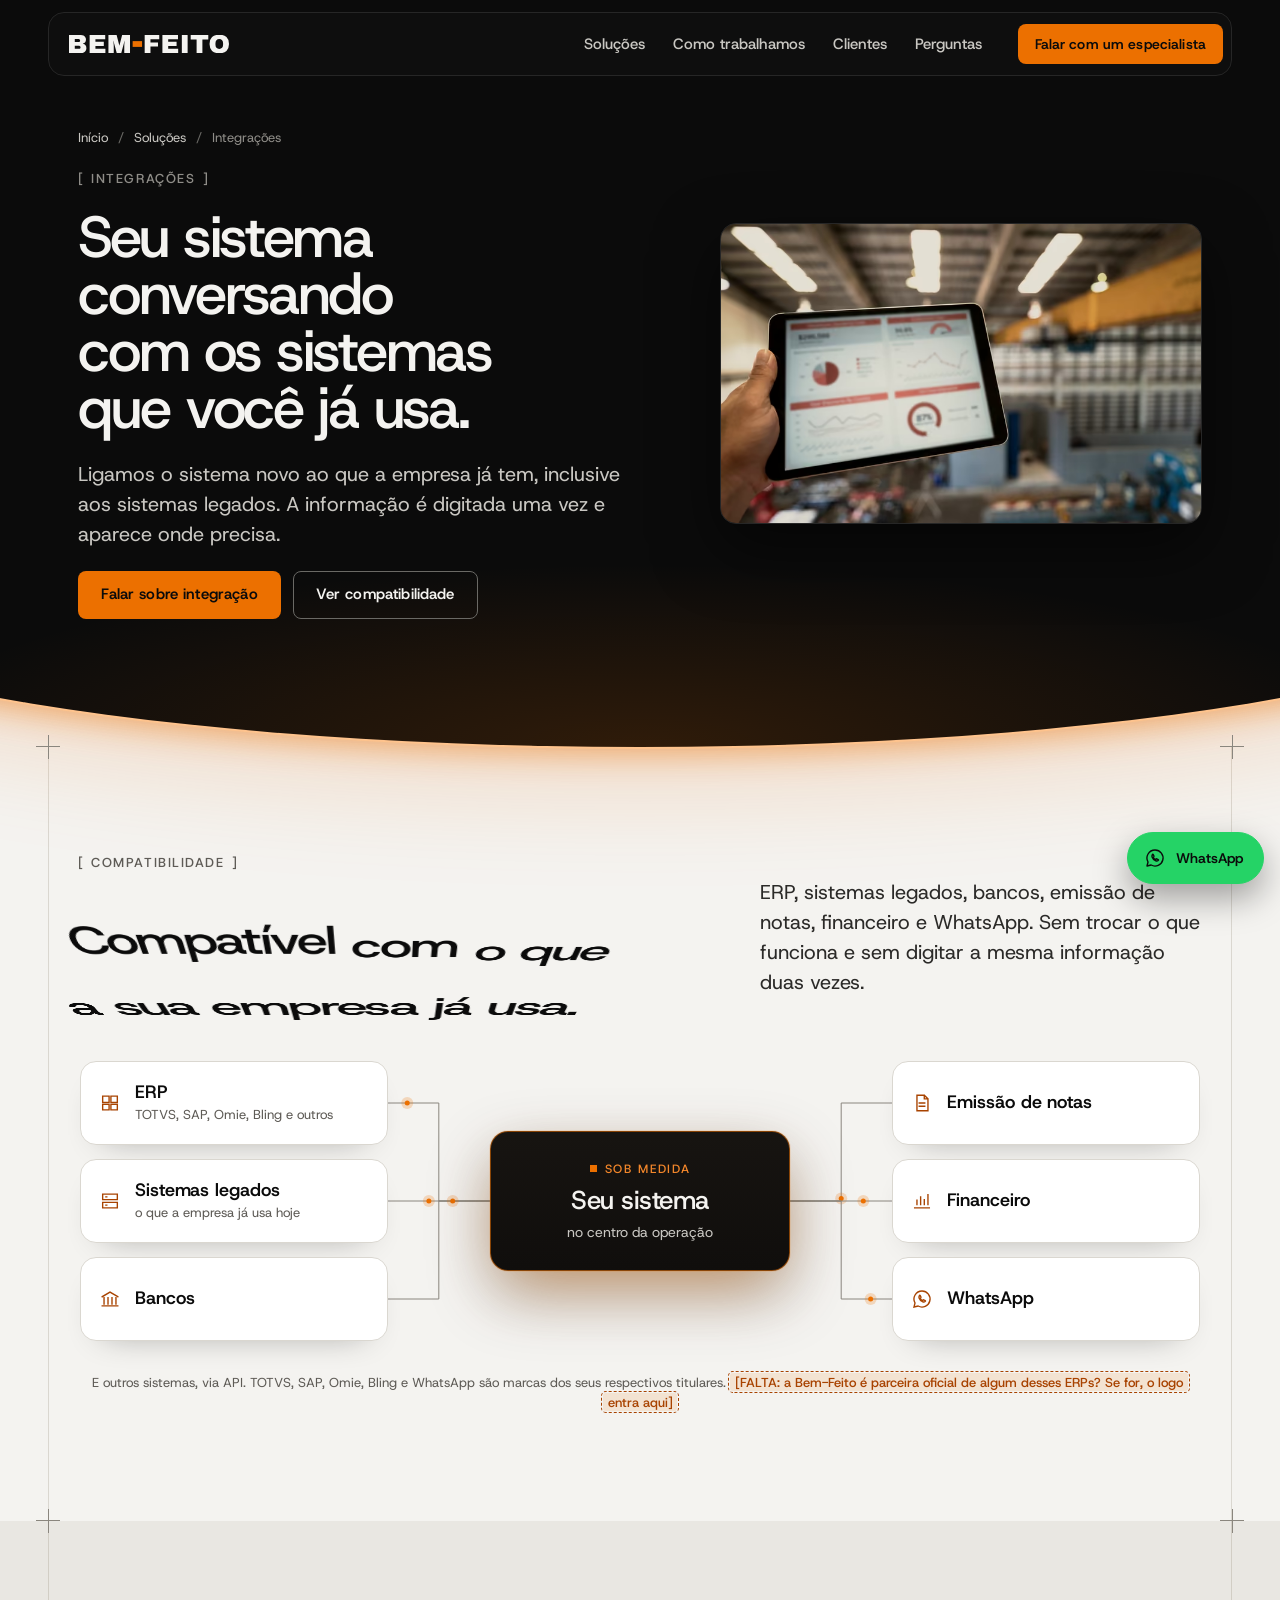
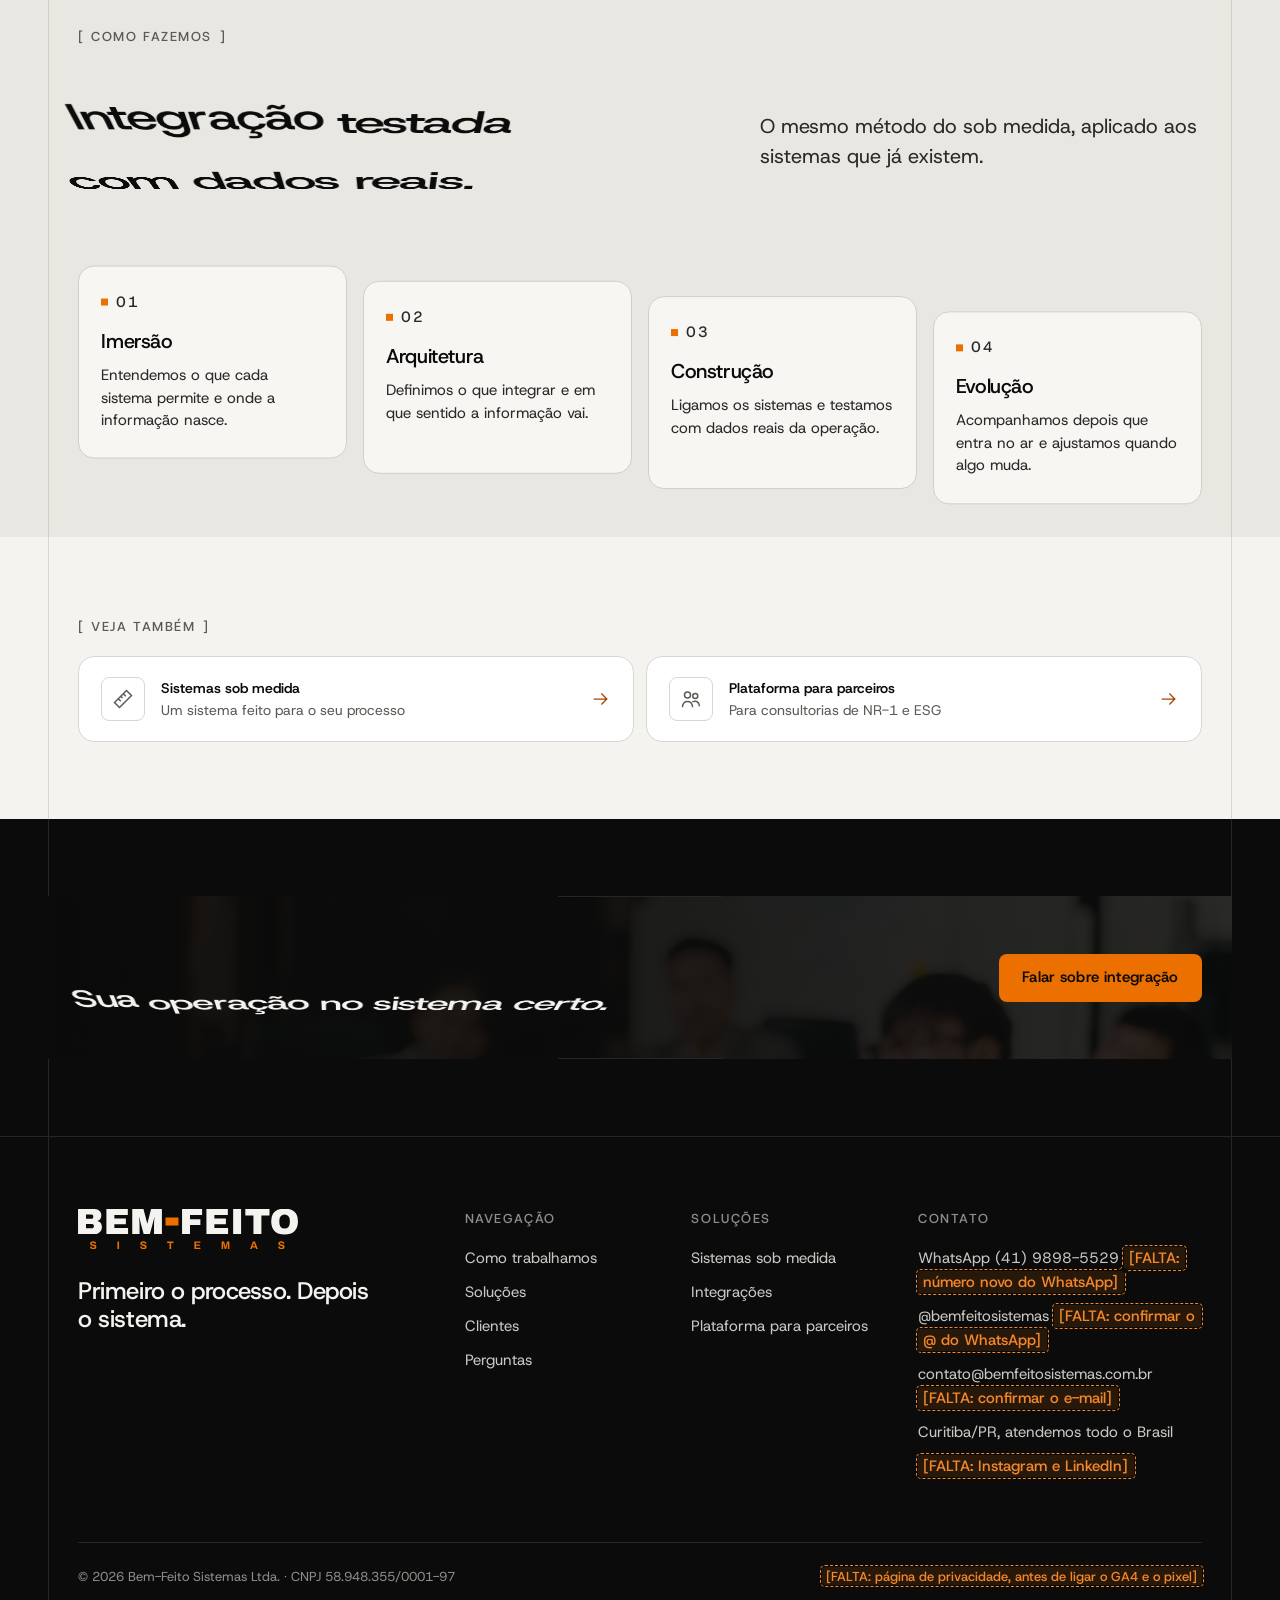
==== integracoes/index.html @ 4bac9ba0 "Site v3, conforme a reunião de 20/10" ====
<!doctype html>
<html lang="pt-BR">
<head>
<meta charset="utf-8">
<meta name="viewport" content="width=device-width, initial-scale=1, viewport-fit=cover">
<title>Integração de sistemas | Bem-Feito Sistemas</title>
<meta name="description" content="Integração do seu sistema com ERP (TOTVS, SAP, Omie, Bling e outros), sistemas legados, bancos, emissão de notas, financeiro e WhatsApp. Sem trocar o que funciona.">
<link rel="canonical" href="https://www.bemfeitosistemas.com.br/integracoes/">
<meta name="theme-color" content="#0b0b0b">
<link rel="icon" href="../favicon.svg" type="image/svg+xml">
<link rel="icon" href="../favicon-32.png" sizes="32x32" type="image/png">
<link rel="apple-touch-icon" href="../apple-touch-icon.png">
<link rel="manifest" href="../site.webmanifest">
<meta property="og:type" content="website">
<meta property="og:locale" content="pt_BR">
<meta property="og:site_name" content="Bem-Feito Sistemas">
<meta property="og:title" content="Integração de sistemas | Bem-Feito Sistemas">
<meta property="og:description" content="Integração do seu sistema com ERP (TOTVS, SAP, Omie, Bling e outros), sistemas legados, bancos, emissão de notas, financeiro e WhatsApp. Sem trocar o que funciona.">
<meta property="og:url" content="https://www.bemfeitosistemas.com.br/integracoes/">
<meta property="og:image" content="https://www.bemfeitosistemas.com.br/assets/img/og-bem-feito.jpg">
<meta property="og:image:width" content="1200">
<meta property="og:image:height" content="630">
<meta name="twitter:card" content="summary_large_image">
<link rel="preload" href="../assets/fonts/host-grotesk-400-600.woff2" as="font" type="font/woff2" crossorigin>
<link rel="stylesheet" href="../assets/css/site.css">
<script>(function(h){h.classList.add('js');if(!/(^|\.)bemfeitosistemas\.com\.br$/.test(location.hostname))h.classList.add('previa');})(document.documentElement);</script>
<script src="../assets/js/site.js" defer></script>
<script type="application/ld+json">{"@context": "https://schema.org", "@type": "BreadcrumbList", "itemListElement": [{"@type": "ListItem", "position": 1, "name": "Início", "item": "https://www.bemfeitosistemas.com.br/"}, {"@type": "ListItem", "position": 2, "name": "Integrações", "item": "https://www.bemfeitosistemas.com.br/integracoes/"}]}</script>
</head>
<body>
<svg width="0" height="0" style="position:absolute" aria-hidden="true" focusable="false">
  <symbol id="i-seta" viewBox="0 0 24 24"><path d="M4 12h15M13 6l6 6-6 6"/></symbol>
  <symbol id="i-chev" viewBox="0 0 24 24"><path d="M6 9.5l6 6 6-6"/></symbol>
  <symbol id="i-menu" viewBox="0 0 24 24"><path d="M4 7h16M4 12h16M4 17h16"/></symbol>
  <symbol id="i-fechar" viewBox="0 0 24 24"><path d="M6 6l12 12M18 6L6 18"/></symbol>
  <symbol id="i-zap" viewBox="0 0 24 24"><path d="M12 3.25a8.75 8.75 0 0 0-7.6 13.08L3.25 20.75l4.53-1.1A8.75 8.75 0 1 0 12 3.25z"/><path d="M9.1 8.3c.25-.5.75-.5 1 0l.75 1.6c.12.28.05.58-.18.8l-.55.5c.5 1.1 1.35 1.95 2.45 2.45l.5-.55c.22-.23.52-.3.8-.18l1.6.75c.5.25.5.75 0 1-.75.6-1.65.8-2.55.5a6.6 6.6 0 0 1-4.12-4.12c-.3-.9-.1-1.8.3-2.25z"/></symbol>
  <symbol id="i-regua" viewBox="0 0 24 24"><path d="M3.5 15.5l12-12 5 5-12 12z M7.25 11.75l2 2 M9.75 9.25l1.25 1.25 M12.25 6.75l2 2"/></symbol>
  <symbol id="i-elo" viewBox="0 0 24 24"><path d="M3.5 8.5h6v7h-6z M14.5 8.5h6v7h-6z M9.5 12h5"/></symbol>
  <symbol id="i-parceiro" viewBox="0 0 24 24"><circle cx="8.5" cy="8" r="3"/><circle cx="16.25" cy="9" r="2.5"/><path d="M3.5 19.5c.4-3.3 2.4-5 5-5s4.6 1.7 5 5 M14 14.6c.6-.2 1.3-.3 2-.3 2.2 0 3.9 1.5 4.3 4.2"/></symbol>
  <symbol id="i-codigo" viewBox="0 0 24 24"><path d="M8.5 7l-5 5 5 5 M15.5 7l5 5-5 5 M13.5 4.5l-3 15"/></symbol>
  <symbol id="i-servidor" viewBox="0 0 24 24"><path d="M4 4.5h16v6H4z M4 13.5h16v6H4z M7.5 7.5h1 M7.5 16.5h1"/></symbol>
  <symbol id="i-laco" viewBox="0 0 24 24"><path d="M19.5 12a7.5 7.5 0 1 1-2.2-5.3 M19.5 3.75v4.5H15"/></symbol>
  <symbol id="i-erp" viewBox="0 0 24 24"><path d="M4 4.5h7v7H4z M13 4.5h7v7h-7z M4 13.5h7v6H4z M13 13.5h7v6h-7z"/></symbol>
  <symbol id="i-nota" viewBox="0 0 24 24"><path d="M6.5 3.5h8l4 4v13h-12z M14.5 3.5v4h4 M9 12h6 M9 15.5h6"/></symbol>
  <symbol id="i-financeiro" viewBox="0 0 24 24"><path d="M4 19.5h16 M6.5 16v-5 M10.5 16V7.5 M14.5 16v-5.5 M18.5 16V5"/></symbol>
  <symbol id="i-banco" viewBox="0 0 24 24"><path d="M3.5 9.5L12 4.5l8.5 5 M5.5 10.5v7 M9.83 10.5v7 M14.17 10.5v7 M18.5 10.5v7 M3.5 19.5h17"/></symbol>
</svg>

<a class="pular" href="#conteudo">Pular para o conteúdo</a>

<header class="topo" id="topo">
  <div class="envolve">
    <div class="topo__barra">
      <a class="topo__logo" href="../" aria-label="Bem-Feito Sistemas, página inicial">
        <img src="../assets/img/bem-feito-compacta-escuro.svg" width="160" height="18" alt="Bem-Feito">
      </a>
      <nav class="nav" aria-label="Principal">
        <ul role="list">
          <li><a href="../#solucoes">Soluções</a></li>
          <li><a href="../#metodo">Como trabalhamos</a></li>
          <li class="so-previa"><a href="../#clientes">Clientes</a></li>
          <li><a href="../#perguntas">Perguntas</a></li>
        </ul>
      </nav>
      <div class="topo__acoes">
        <a class="btn btn--pri btn--p" href="https://wa.me/554198985529?text=Ol%C3%A1%2C%20vim%20pelo%20site%20da%20Bem-Feito." target="_blank" rel="noopener" data-evento="whatsapp_click" data-local="topo">Falar com um especialista</a>
      </div>
      <button class="topo__menu" type="button" aria-expanded="false" aria-controls="menu"><span>Menu</span><svg class="i" aria-hidden="true"><use href="#i-menu"/></svg></button>
    </div>
  </div>
</header>

<div class="menu" id="menu" hidden>
  <nav aria-label="Menu">
    <ul role="list">
          <li><a href="../#solucoes">Soluções <svg class="i" aria-hidden="true"><use href="#i-seta"/></svg></a></li>
          <li><a href="../#metodo">Como trabalhamos <svg class="i" aria-hidden="true"><use href="#i-seta"/></svg></a></li>
          <li class="so-previa"><a href="../#clientes">Clientes <svg class="i" aria-hidden="true"><use href="#i-seta"/></svg></a></li>
          <li><a href="../#perguntas">Perguntas <svg class="i" aria-hidden="true"><use href="#i-seta"/></svg></a></li>
    </ul>
  </nav>
  <div class="acoes">
    <a class="btn btn--pri" href="https://wa.me/554198985529?text=Ol%C3%A1%2C%20vim%20pelo%20site%20da%20Bem-Feito." target="_blank" rel="noopener" data-evento="whatsapp_click" data-local="menu">Falar com um especialista</a>
  </div>
</div>

<main id="conteudo">

  <section class="cupula lp-heroi" aria-labelledby="lp-titulo">
    <div class="envolve lp-heroi__grade">
      <div class="lp-heroi__texto">
        <nav class="migalha" aria-label="Você está em">
            <ol role="list"><li><a href="../">Início</a></li><li><a href="../#solucoes">Soluções</a></li><li><span aria-current="page">Integrações</span></li></ol>
          </nav>
        <p class="colchete">Integrações</p>
        <h1 id="lp-titulo">Seu sistema conversando com os sistemas que você já usa.</h1>
        <p class="t-grande">Ligamos o sistema novo ao que a empresa já tem, inclusive aos sistemas legados. A informação é digitada uma vez e aparece onde precisa.</p>
        <div class="acoes">
          <a class="btn btn--pri" href="https://wa.me/554198985529?text=Ol%C3%A1%2C%20vim%20pelo%20site%20da%20Bem-Feito%20e%20quero%20falar%20sobre%20integra%C3%A7%C3%A3o%20com%20o%20meu%20sistema." target="_blank" rel="noopener" data-evento="whatsapp_click" data-local="integracoes-topo">Falar sobre integração</a>
          <a class="btn btn--sec" href="#compatibilidade">Ver compatibilidade</a>
        </div>
      </div>
      <figure class="lp-heroi__foto">
        <picture>
          <source type="image/avif" srcset="../assets/img/fotos/integracoes-480.avif 480w, ../assets/img/fotos/integracoes-800.avif 800w, ../assets/img/fotos/integracoes-1200.avif 1200w" sizes="(min-width: 1024px) 520px, 100vw">
          <img src="../assets/img/fotos/integracoes-800.jpg" srcset="../assets/img/fotos/integracoes-480.jpg 480w, ../assets/img/fotos/integracoes-800.jpg 800w, ../assets/img/fotos/integracoes-1200.jpg 1200w" sizes="(min-width: 1024px) 520px, 100vw" width="1200" height="750" alt="Gestor com um tablet de indicadores no galpão" loading="eager" decoding="async">
        </picture>
      </figure>
    </div>
  </section>

  <!-- Compatibilidade -->
  <section class="secao claro linhas integra" id="compatibilidade" aria-labelledby="integra-titulo">
    <span class="cruz cruz--te" aria-hidden="true"></span><span class="cruz cruz--td" aria-hidden="true"></span>
    <div class="envolve">
      <div class="cab">
        <div class="cab__titulo">
          <p class="colchete">Compatibilidade</p>
          <h2 class="t-secao" id="integra-titulo">Compatível com o que a sua empresa já usa.</h2>
        </div>
        <p class="t-grande">ERP, sistemas legados, bancos, emissão de notas, financeiro e WhatsApp. Sem trocar o que funciona e sem digitar a mesma informação duas vezes.</p>
      </div>
      <div class="hub" data-hub>
        <svg class="hub__fios" aria-hidden="true" focusable="false"></svg>
        <div class="hub__centro escuro">
          <p class="hub__tag">Sob medida</p>
          <p class="hub__titulo">Seu sistema</p>
          <p class="hub__txt">no centro da operação</p>
        </div>
        <ul class="hub__sistemas" role="list" aria-label="Sistemas compatíveis">
          <li class="sis"><svg class="i" aria-hidden="true"><use href="#i-erp"/></svg><span class="sis__texto"><span class="sis__nome">ERP</span><span class="sis__detalhe">TOTVS, SAP, Omie, Bling e outros</span></span></li>
          <li class="sis"><svg class="i" aria-hidden="true"><use href="#i-nota"/></svg><span class="sis__texto"><span class="sis__nome">Emissão de notas</span></span></li>
          <li class="sis"><svg class="i" aria-hidden="true"><use href="#i-servidor"/></svg><span class="sis__texto"><span class="sis__nome">Sistemas legados</span><span class="sis__detalhe">o que a empresa já usa hoje</span></span></li>
          <li class="sis"><svg class="i" aria-hidden="true"><use href="#i-financeiro"/></svg><span class="sis__texto"><span class="sis__nome">Financeiro</span></span></li>
          <li class="sis"><svg class="i" aria-hidden="true"><use href="#i-banco"/></svg><span class="sis__texto"><span class="sis__nome">Bancos</span></span></li>
          <li class="sis"><svg class="i" aria-hidden="true"><use href="#i-zap"/></svg><span class="sis__texto"><span class="sis__nome">WhatsApp</span></span></li>
        </ul>
      </div>
      <p class="integra__nota">E outros sistemas, via API. TOTVS, SAP, Omie, Bling e WhatsApp são marcas dos seus respectivos titulares. <span class="falta">[FALTA: a Bem-Feito é parceira oficial de algum desses ERPs? Se for, o logo entra aqui]</span></p>
    </div>
  </section>

  <!-- Como fazemos -->
  <section class="secao claro cinza linhas etapas" id="como-fazemos" aria-labelledby="etapas-titulo">
    <span class="cruz cruz--te" aria-hidden="true"></span><span class="cruz cruz--td" aria-hidden="true"></span>
    <div class="envolve">
      <div class="cab">
        <div class="cab__titulo">
          <p class="colchete">Como fazemos</p>
          <h2 class="t-secao" id="etapas-titulo">Integração testada com dados reais.</h2>
        </div>
        <p class="t-grande">O mesmo método do sob medida, aplicado aos sistemas que já existem.</p>
      </div>
      <ol class="etapas__lista" role="list">
        <li class="etapa"><p class="etapa__num">01</p><h3>Imersão</h3><p>Entendemos o que cada sistema permite e onde a informação nasce.</p></li>
        <li class="etapa"><p class="etapa__num">02</p><h3>Arquitetura</h3><p>Definimos o que integrar e em que sentido a informação vai.</p></li>
        <li class="etapa"><p class="etapa__num">03</p><h3>Construção</h3><p>Ligamos os sistemas e testamos com dados reais da operação.</p></li>
        <li class="etapa"><p class="etapa__num">04</p><h3>Evolução</h3><p>Acompanhamos depois que entra no ar e ajustamos quando algo muda.</p></li>
      </ol>
    </div>
  </section>

  <section class="secao claro linhas" aria-labelledby="outras-titulo" style="--secao-y: clamp(56px, 6vw, 88px)">
    <div class="envolve">
      <h2 class="colchete" id="outras-titulo" style="margin-bottom: 20px">Veja também</h2>
      <div class="outras">
        <a class="outra" href="../sob-medida/"><span class="pilar__icone" aria-hidden="true"><svg class="i i--g"><use href="#i-regua"/></svg></span><span><b>Sistemas sob medida</b><span>Um sistema feito para o seu processo</span></span><svg class="i" aria-hidden="true"><use href="#i-seta"/></svg></a>
        <a class="outra" href="../parceiros/"><span class="pilar__icone" aria-hidden="true"><svg class="i i--g"><use href="#i-parceiro"/></svg></span><span><b>Plataforma para parceiros</b><span>Para consultorias de NR-1 e ESG</span></span><svg class="i" aria-hidden="true"><use href="#i-seta"/></svg></a>
      </div>
    </div>
  </section>

  <section class="proximo linhas" id="proximo-passo" aria-labelledby="proximo-titulo">
    <div class="envolve">
      <div class="proximo__caixa">
        <div class="proximo__foto">
        <picture>
          <source type="image/avif" srcset="../assets/img/fotos/proximo-800.avif 800w, ../assets/img/fotos/proximo-1600.avif 1600w" sizes="100vw">
          <img src="../assets/img/fotos/proximo-1600.jpg" srcset="../assets/img/fotos/proximo-800.jpg 800w, ../assets/img/fotos/proximo-1600.jpg 1600w" sizes="100vw" width="1600" height="900" alt="" loading="lazy" decoding="async">
        </picture>
        </div>
        <span class="proximo__linha proximo__linha--t" aria-hidden="true"></span><span class="proximo__linha proximo__linha--b" aria-hidden="true"></span>
        <span class="cruz cruz--c-te" aria-hidden="true"></span><span class="cruz cruz--c-td" aria-hidden="true"></span>
        <span class="cruz cruz--c-be" aria-hidden="true"></span><span class="cruz cruz--c-bd" aria-hidden="true"></span>
        <h2 class="t-secao proximo__titulo" id="proximo-titulo">Sua operação no sistema certo.</h2>
        <a class="btn btn--pri" href="https://wa.me/554198985529?text=Ol%C3%A1%2C%20vim%20pelo%20site%20da%20Bem-Feito%20e%20quero%20falar%20sobre%20integra%C3%A7%C3%A3o%20com%20o%20meu%20sistema." target="_blank" rel="noopener" data-evento="whatsapp_click" data-local="integracoes-proximo-passo">Falar sobre integração</a>
      </div>
    </div>
  </section>

</main>

<footer class="rodape linhas">
  <div class="envolve">
    <div class="rodape__topo">
      <div class="rodape__marca">
        <img src="../assets/img/bem-feito-principal-escuro.svg" width="220" height="40" alt="Bem-Feito Sistemas">
        <p class="rodape__frase">Primeiro o processo. Depois o sistema.</p>
      </div>
      <nav aria-labelledby="rodape-nav">
        <h2 id="rodape-nav">Navegação</h2>
        <ul role="list">
          <li><a href="../#metodo">Como trabalhamos</a></li>
          <li><a href="../#solucoes">Soluções</a></li>
          <li class="so-previa"><a href="../#clientes">Clientes</a></li>
          <li><a href="../#perguntas">Perguntas</a></li>
        </ul>
      </nav>
      <nav aria-labelledby="rodape-sol">
        <h2 id="rodape-sol">Soluções</h2>
        <ul role="list">
          <li><a href="../sob-medida/">Sistemas sob medida</a></li>
          <li><a href="../integracoes/">Integrações</a></li>
          <li><a href="../parceiros/">Plataforma para parceiros</a></li>
        </ul>
      </nav>
      <div>
        <h2>Contato</h2>
        <ul role="list">
          <li><a href="https://wa.me/554198985529?text=Ol%C3%A1%2C%20vim%20pelo%20site%20da%20Bem-Feito." target="_blank" rel="noopener" data-evento="whatsapp_click" data-local="rodape">WhatsApp (41) 9898-5529 <span class="falta">[FALTA: número novo do WhatsApp]</span></a></li>
          <li class="so-previa">@bemfeitosistemas <span class="falta">[FALTA: confirmar o @ do WhatsApp]</span></li>
          <li class="so-previa"><a href="mailto:contato@bemfeitosistemas.com.br">contato@bemfeitosistemas.com.br</a> <span class="falta">[FALTA: confirmar o e-mail]</span></li>
          <li>Curitiba/PR, atendemos todo o Brasil</li>
          <li class="so-previa"><span class="falta">[FALTA: Instagram e LinkedIn]</span></li>
        </ul>
      </div>
    </div>
    <div class="rodape__base">
      <p>© 2026 Bem-Feito Sistemas Ltda. · CNPJ 58.948.355/0001-97</p>
      <p class="so-previa"><span class="falta">[FALTA: página de privacidade, antes de ligar o GA4 e o pixel]</span></p>
    </div>
  </div>
</footer>

<a class="zap" href="https://wa.me/554198985529?text=Ol%C3%A1%2C%20vim%20pelo%20site%20da%20Bem-Feito." target="_blank" rel="noopener" data-evento="whatsapp_click" data-local="flutuante" aria-label="Conversar no WhatsApp"><svg class="i" aria-hidden="true"><use href="#i-zap"/></svg><span>WhatsApp</span></a>
</body>
</html>
---- assets/css/site.css ----
/* Bem-Feito Sistemas · site (v3, 20/10/2026)
   Cores, tipos, espaços e raios vêm do Manual de Marca Bem-Feito (Design System).
   v3 (reunião de 20/10): seções escuras e claras se alternam; o topo é uma cúpula escura com o arco
   dourado embaixo; laranja um pouco mais institucional; Home enxuta e uma página por solução.
   Temas: escuro por padrão; .claro e .claro.cinza trocam os tokens de uma seção; .escuro volta ao escuro
   dentro de uma seção clara (os cartões das soluções, por exemplo). */

@font-face {
  font-family: "Host Grotesk";
  src: url("../fonts/host-grotesk-400-600.woff2") format("woff2");
  font-weight: 400 600;
  font-style: normal;
  font-display: swap;
}

:root {
  color-scheme: dark;
  --fundo: #0b0b0b;
  --superficie: #141414;
  --superficie-2: #1c1c1c;
  --linha: #262626;
  --borda: #6a6965;
  --titulo: #f4f3f0;
  --texto: #c9c7c2;
  --texto-suave: #8f8d88;
  --laranja: #ec7000;          /* laranja institucional (antes #ff7a00) */
  --laranja-rgb: 236, 112, 0;
  --on-laranja: #0b0b0b;
  --laranja-sinal: #f2862a;    /* texto e ícones laranja sobre o escuro */
  --laranja-forte: #f5892f;    /* hover dos botões */
  --brasa: #2a1607;
  --foco: #f4f3f0;
  --gelo: #f4f3f0;
  --claro-fundo: #f4f3f0;
  --sombra-painel: 0 24px 64px rgba(0, 0, 0, .55);
  --vidro: rgba(16, 16, 16, .92);
  --placa: rgba(17, 17, 17, .9);
  --zap: #25d366;

  --fonte: "Host Grotesk", "Helvetica Neue", Arial, sans-serif;
  --raio-1: 4px;
  --raio-2: 8px;
  --raio-3: 16px;
  --raio-4: 24px;

  --largura: 1280px;
  --margem: clamp(16px, 4vw, 48px);
  --recuo: clamp(0px, 3vw - 8px, 40px);
  --secao-y: clamp(88px, 8.5vw, 128px);
  --topo-h: 64px;
}

.claro {
  color-scheme: light;
  --fundo: #f4f3f0;
  --superficie: #ffffff;
  --superficie-2: #eae8e3;
  --linha: #dad7d0;
  --borda: #8a867e;
  --titulo: #0b0b0b;
  --texto: #2b2a28;
  --texto-suave: #5e5b56;
  --laranja-sinal: #a84300;
  --brasa: #ffe6cf;
  --foco: #0b0b0b;
  --sombra-painel: 0 18px 44px -18px rgba(11, 11, 11, .28);
  background: var(--fundo);
  color: var(--texto);
}
.claro.cinza {
  --fundo: #e9e7e2;
  --superficie: #f7f6f3;
  --superficie-2: #e0ddd6;
  --linha: #d2cec5;
}
.escuro {
  color-scheme: dark;
  --fundo: #0b0b0b;
  --superficie: #141414;
  --superficie-2: #1c1c1c;
  --linha: #262626;
  --borda: #6a6965;
  --titulo: #f4f3f0;
  --texto: #c9c7c2;
  --texto-suave: #8f8d88;
  --laranja-sinal: #f2862a;
  --brasa: #2a1607;
  --foco: #f4f3f0;
  --sombra-painel: 0 24px 64px rgba(0, 0, 0, .55);
  color: var(--texto);
}

/* ---------- base ---------- */
*, *::before, *::after { box-sizing: border-box; }
html { -webkit-text-size-adjust: 100%; scroll-behavior: smooth; scroll-padding-top: 104px; }
body {
  margin: 0;
  background: var(--fundo);
  color: var(--texto);
  font: 400 1rem/1.6 var(--fonte);
  -webkit-font-smoothing: antialiased;
  -moz-osx-font-smoothing: grayscale;
  overflow-x: clip;
}
img, svg { display: block; max-width: 100%; }
a { color: inherit; }
h1, h2, h3, h4, p, ul, ol, dl, dd, figure, blockquote { margin: 0; }
ul[role="list"], ol[role="list"] { list-style: none; padding: 0; }
button { font: inherit; color: inherit; }
:focus-visible { outline: 2px solid var(--foco); outline-offset: 2px; }
::selection { background: var(--laranja); color: var(--on-laranja); }
h1, h2, h3 { text-wrap: balance; }
p, li, dd { text-wrap: pretty; }

.nobr { white-space: nowrap; }
.sr { position: absolute !important; width: 1px; height: 1px; padding: 0; margin: -1px; overflow: hidden; clip: rect(0 0 0 0); white-space: nowrap; border: 0; }
.pular { position: fixed; left: 16px; top: -64px; z-index: 100; padding: 10px 16px; border-radius: var(--raio-2); background: var(--titulo); color: var(--fundo); font-weight: 600; text-decoration: none; }
.pular:focus { top: calc(env(safe-area-inset-top, 0px) + 12px); }

.i { width: 20px; height: 20px; flex: none; fill: none; stroke: currentColor; stroke-width: 1.5; stroke-linecap: square; stroke-linejoin: miter; }
.i--p { width: 16px; height: 16px; }
.i--g { width: 24px; height: 24px; }

/* ---------- tipografia (escala do manual) ---------- */
.t-display { font-size: clamp(2.5rem, 1.1rem + 5.4vw, 6.25rem); line-height: .96; font-weight: 500; letter-spacing: -.04em; color: var(--titulo); }
.t-secao { font-size: clamp(2.125rem, 1.25rem + 2.7vw, 3.5rem); line-height: 1; font-weight: 500; letter-spacing: -.035em; color: var(--titulo); }
.t-titulo-3 { font-size: clamp(1.375rem, 1.15rem + .7vw, 1.75rem); line-height: 1.2; font-weight: 500; letter-spacing: -.02em; color: var(--titulo); }
.t-titulo-4 { font-size: 1.25rem; line-height: 1.35; font-weight: 600; letter-spacing: -.01em; color: var(--titulo); }
.t-grande { font-size: clamp(1.125rem, 1rem + .35vw, 1.25rem); line-height: 1.5; color: var(--texto); }

/* rótulo entre colchetes: [ TEXTO ] */
.colchete { display: inline-flex; align-items: baseline; gap: .6em; font-size: .8125rem; line-height: 1.25; font-weight: 500; letter-spacing: .12em; text-transform: uppercase; color: var(--texto-suave); }
.colchete::before { content: "[" / ""; letter-spacing: 0; }
.colchete::after { content: "]" / ""; letter-spacing: 0; }

/* texto em degradê: só no último trecho de um título, uma vez por página */
.degrade { background: linear-gradient(90deg, var(--gelo) 0%, var(--gelo) 50%, #ffc28f 72%, var(--laranja) 100%) 100% 0 / 200% 100% no-repeat; -webkit-background-clip: text; background-clip: text; color: transparent; -webkit-box-decoration-break: clone; box-decoration-break: clone; }

/* a marca dentro de um título: o mesmo desenho do logo (letras na cor do texto, barra laranja) */
.marca-em-linha { display: inline-block; height: .7em; width: auto; vertical-align: 0; overflow: visible; }

/* frase da marca, com a barra laranja do logo entre as duas metades */
.frase { display: flex; flex-wrap: wrap; justify-content: center; align-items: center; gap: 10px 18px; font-size: clamp(.95rem, .85rem + .45vw, 1.1875rem); line-height: 1.3; font-weight: 500; letter-spacing: .14em; text-transform: uppercase; color: var(--titulo); }
.frase__barra { width: 40px; height: 6px; background: var(--laranja); flex: none; }
@media (max-width: 520px) { .frase { flex-direction: column; gap: 10px; } .frase__barra { width: 28px; height: 5px; } }

/* ---------- layout ---------- */
.envolve { width: 100%; max-width: calc(var(--largura) + 2 * var(--margem)); margin-inline: auto; padding-inline: calc(var(--margem) + var(--recuo)); }
.secao { position: relative; padding-block: var(--secao-y); }
.secao > .envolve { position: relative; z-index: 1; }

/* grade: linhas verticais de 1 px nas bordas da coluna do layout */
.linhas::before { content: ""; position: absolute; inset-block: 0; left: 50%; width: min(calc(100% - 2 * var(--margem)), var(--largura)); transform: translateX(-50%); border-inline: 1px solid var(--linha); pointer-events: none; z-index: 0; }
.cruz { position: absolute; width: 24px; height: 24px; color: var(--borda); pointer-events: none; z-index: 2; }
.cruz::before, .cruz::after { content: ""; position: absolute; background: currentColor; }
.cruz::before { left: 11.5px; top: 0; width: 1px; height: 100%; }
.cruz::after { top: 11.5px; left: 0; width: 100%; height: 1px; }
.cruz--te { left: calc(50% - min(calc(100% - 2 * var(--margem)), var(--largura)) / 2 - 12px); }
.cruz--td { left: calc(50% + min(calc(100% - 2 * var(--margem)), var(--largura)) / 2 - 12px); }
.cruz--te, .cruz--td { top: -12px; }
@media (max-width: 767px) {
  .linhas::before, .cruz { display: none; }
}

/* cabeçalho de seção: rótulo + título à esquerda, abertura à direita */
.cab { display: grid; grid-template-columns: minmax(0, 7fr) minmax(0, 5fr); gap: 24px 64px; align-items: end; margin-bottom: clamp(44px, 5vw, 68px); }
.cab__titulo { display: grid; gap: 16px; justify-items: start; }
.cab--centro { grid-template-columns: minmax(0, 1fr); justify-items: center; text-align: center; }
.cab--centro .cab__titulo { justify-items: center; }
.cab > p { max-width: 34em; }
@media (max-width: 900px) { .cab { grid-template-columns: minmax(0, 1fr); } }

/* ---------- botões e links ---------- */
.btn { display: inline-flex; align-items: center; justify-content: center; gap: .6em; min-height: 48px; padding: 0 22px; border-radius: var(--raio-2); border: 1px solid transparent; font: 600 .9375rem/1.3 var(--fonte); letter-spacing: .01em; text-decoration: none; white-space: nowrap; cursor: pointer; transition: background-color .2s, border-color .2s, color .2s; }
.btn--pri { background: var(--laranja); color: var(--on-laranja); }
.btn--pri:hover { background: var(--laranja-forte); }
.btn--sec { background: transparent; color: var(--titulo); border-color: var(--borda); }
.btn--sec:hover { border-color: var(--titulo); }
.btn--p { min-height: 40px; padding: 0 16px; font-size: .875rem; }
.acoes { display: flex; flex-wrap: wrap; gap: 12px; }

.seta { display: inline-flex; align-items: center; gap: .5em; font-weight: 600; font-size: .9375rem; color: var(--titulo); text-decoration: none; }
.seta .i { color: var(--laranja-sinal); transition: transform .2s; }
.seta:hover .i { transform: translateX(3px); }

/* ---------- topo ---------- */
.topo { position: fixed; z-index: 50; left: 0; right: 0; top: calc(env(safe-area-inset-top, 0px) + 12px); pointer-events: none; }
.topo__barra { pointer-events: auto; display: flex; align-items: center; gap: 24px; height: var(--topo-h); padding: 0 8px 0 20px; border: 1px solid var(--linha); border-radius: var(--raio-3); background: var(--vidro); -webkit-backdrop-filter: blur(14px) saturate(140%); backdrop-filter: blur(14px) saturate(140%); transition: border-color .3s, box-shadow .3s; }
.topo.rolou .topo__barra { border-color: #333230; box-shadow: 0 12px 32px rgba(0, 0, 0, .45); }
.topo .envolve { padding-inline: var(--margem); }
.topo__logo { display: block; flex: none; padding: 10px 0; }
.topo__logo img { width: 160px; height: auto; }
.nav { margin-left: auto; }
.nav > ul { display: flex; align-items: center; gap: 4px; }
.nav a { display: inline-flex; align-items: center; gap: 6px; padding: 10px 12px; border-radius: var(--raio-2); font-size: .9375rem; font-weight: 500; color: var(--texto); text-decoration: none; white-space: nowrap; transition: color .2s; }
.nav a:hover, .nav a[aria-current] { color: var(--titulo); }
@media (min-width: 1024px) and (max-width: 1199px) { .topo__barra { gap: 16px; } .nav > ul { gap: 0; } .nav a { padding: 10px 8px; font-size: .875rem; } }
.topo__acoes { display: flex; gap: 8px; flex: none; }
.topo__menu { display: none; margin-left: auto; align-items: center; gap: 8px; min-height: 44px; padding: 0 14px; border: 1px solid var(--borda); border-radius: var(--raio-2); background: transparent; font-weight: 600; font-size: .875rem; cursor: pointer; }
@media (max-width: 1023px) {
  .nav, .topo__acoes { display: none; }
  .topo__menu { display: inline-flex; }
  .topo__barra { padding-right: 10px; }
}
@media (max-width: 400px) { .topo__logo img { width: 136px; } }

.menu[hidden] { display: none; }
.menu { position: fixed; inset: 0; z-index: 45; overflow-y: auto; background: var(--fundo); padding: calc(env(safe-area-inset-top, 0px) + 108px) var(--margem) calc(env(safe-area-inset-bottom, 0px) + 32px); display: flex; flex-direction: column; gap: 32px; }
.menu nav ul { display: grid; }
.menu nav a { display: flex; justify-content: space-between; align-items: center; padding: 16px 0; border-bottom: 1px solid var(--linha); font-size: 1.375rem; font-weight: 500; letter-spacing: -.02em; color: var(--titulo); text-decoration: none; }
.menu nav .i { color: var(--texto-suave); }
.menu .acoes { flex-direction: column; }
.menu .btn { width: 100%; }
.menu-aberto body { overflow: hidden; }

/* ---------- cúpula: topo escuro com o arco dourado embaixo (pedido do Rafael em 20/10) ----------
   O fundo da seção é o claro da seção seguinte; a cúpula escura cobre quase tudo e termina numa curva
   para baixo, com a borda acesa. overflow: clip (e não hidden) para os links de âncora rolarem a página,
   e não a seção (era o defeito do "Como trabalhamos" na v2). */
.cupula { --curva: clamp(110px, 15vw, 240px); position: relative; z-index: 1; isolation: isolate; overflow-x: clip; background: var(--abaixo, var(--claro-fundo)); }
.cupula::before { content: ""; position: absolute; z-index: -1; left: 50%; top: 0; bottom: 0; width: 150vw; transform: translateX(-50%); border-radius: 0 0 50% 50% / 0 0 var(--curva) var(--curva); background: radial-gradient(55% 34% at 50% 100%, rgba(var(--laranja-rgb), .16), rgba(var(--laranja-rgb), 0) 72%), #0b0b0b; box-shadow: 0 2px 0 0 rgba(255, 196, 140, .9), 0 10px 32px -4px rgba(var(--laranja-rgb), .5), 0 34px 110px 0 rgba(var(--laranja-rgb), .2); pointer-events: none; }
@media (prefers-reduced-motion: no-preference) {
  .cupula::before { animation: acender 1.8s cubic-bezier(.2, .7, .2, 1) both; }
}

/* ---------- topo da Home (herói) ---------- */
.heroi { padding-top: calc(env(safe-area-inset-top, 0px) + clamp(120px, 10vw, 148px)); }
.heroi__texto { position: relative; z-index: 2; display: flex; flex-direction: column; align-items: center; gap: 24px; text-align: center; }
.heroi h1 { max-width: 12.4em; font-size: clamp(2.5rem, 1.2rem + 4.4vw, 5.25rem); }
.heroi h1 .degrade { display: block; }
.heroi .acoes { justify-content: center; }
.heroi__palco { position: relative; margin-top: clamp(48px, 5vw, 72px); padding-bottom: clamp(96px, 10vw, 148px); }
.heroi__palco .envolve { position: relative; z-index: 1; }

/* como trabalhamos: do processo ao sistema */
.fluxo-bloco { display: grid; justify-items: center; gap: 24px; max-width: 1180px; margin-inline: auto; }
.fluxo-bloco__rotulo { margin: 0; color: var(--titulo); }
.fluxo { --vao: 44px; position: relative; display: grid; grid-template-columns: repeat(5, minmax(0, 1fr)); column-gap: var(--vao); width: 100%; margin: 0; }
.fluxo[role="list"] { padding: 0 0 88px; } /* vence o reset de listas: o espaço de baixo é do laço */
.fluxo__no { position: relative; z-index: 2; display: grid; align-content: start; gap: 6px; padding: 18px 18px 20px; border: 1px solid var(--linha); border-radius: 14px; background: linear-gradient(180deg, #161616, #111111); box-shadow: var(--sombra-painel); text-align: left; transition: border-color .5s, box-shadow .5s; }
.fluxo__tag { display: flex; align-items: center; gap: 8px; font-size: .75rem; line-height: 1.2; font-weight: 500; letter-spacing: .14em; text-transform: uppercase; color: var(--texto-suave); font-variant-numeric: tabular-nums; transition: color .5s; }
.fluxo__tag::before { content: ""; width: 7px; height: 7px; flex: none; background: var(--borda); transition: background-color .5s; }
.fluxo__titulo { margin-top: 6px; font-size: 1.25rem; line-height: 1.25; font-weight: 500; letter-spacing: -.02em; color: var(--titulo); }
.fluxo__txt { font-size: .875rem; line-height: 1.45; color: var(--texto); }
/* o processo de hoje fica tracejado; o sistema, aceso */
.fluxo__no--processo { border-style: dashed; border-color: var(--borda); background: #0d0d0d; }
.fluxo__no--sistema { border-color: rgba(var(--laranja-rgb), .55); box-shadow: 0 0 0 1px rgba(var(--laranja-rgb), .12), 0 18px 48px -12px rgba(var(--laranja-rgb), .3), var(--sombra-painel); }
.fluxo__no--sistema .fluxo__tag { color: var(--laranja-sinal); }
.fluxo__no--sistema .fluxo__tag::before { background: var(--laranja); }
/* etapa em andamento (só com o movimento ligado) */
.fluxo__no.ativo { border-color: var(--laranja); box-shadow: 0 0 0 1px rgba(var(--laranja-rgb), .25), 0 18px 48px -10px rgba(var(--laranja-rgb), .38), var(--sombra-painel); }
.fluxo__no.ativo .fluxo__tag { color: var(--laranja-sinal); }
.fluxo__no.ativo .fluxo__tag::before { background: var(--laranja); }
/* ligações entre as etapas */
.fluxo__no + .fluxo__no::before { content: ""; position: absolute; top: 50%; right: 100%; width: var(--vao); height: 1px; background: var(--borda); }
.fluxo__no + .fluxo__no::after { content: ""; position: absolute; top: calc(50% - 4px); right: calc(100% + 2px); width: 8px; height: 8px; border-top: 1px solid var(--borda); border-right: 1px solid var(--borda); transform: rotate(45deg); }
/* o laço da evolução: do sistema de volta ao processo */
.fluxo__laco { position: absolute; z-index: 3; left: calc((100% - 4 * var(--vao)) / 10); right: calc((100% - 4 * var(--vao)) / 10); top: calc(100% - 88px); height: 58px; border: 1px solid var(--borda); border-top: 0; border-radius: 0 0 22px 22px; pointer-events: none; transition: border-color .5s; }
.fluxo__laco::before { content: ""; position: absolute; left: -4.5px; top: 3px; width: 8px; height: 8px; border-left: 1px solid var(--borda); border-top: 1px solid var(--borda); transform: rotate(45deg); transition: border-color .5s; }
.fluxo__laco p { position: absolute; left: 50%; bottom: 0; transform: translate(-50%, 50%); display: flex; align-items: center; gap: 10px; padding: 9px 18px; border: 1px solid var(--linha); border-radius: 999px; background: var(--placa); font-size: .875rem; line-height: 1.3; color: var(--texto); white-space: nowrap; transition: border-color .5s; }
.fluxo__laco .i { width: 18px; height: 18px; color: var(--laranja-sinal); }
.fluxo__laco b { font-weight: 600; letter-spacing: .02em; color: var(--titulo); transition: color .5s; }
.fluxo__laco.ativo, .fluxo__laco.ativo::before { border-color: var(--laranja); }
.fluxo__laco.ativo p { border-color: rgba(var(--laranja-rgb), .6); }
.fluxo__laco.ativo b { color: var(--laranja-sinal); }
/* o ponto que percorre o fluxo (criado pelo movimento.js) */
.fluxo__ponto { position: absolute; z-index: 1; left: 0; top: 0; width: 8px; height: 8px; margin: -4px 0 0 -4px; background: var(--laranja); box-shadow: 0 0 14px 2px rgba(var(--laranja-rgb), .85); opacity: 0; pointer-events: none; }
@media (max-width: 1023px) {
  .fluxo { --vao: 28px; grid-template-columns: minmax(0, 1fr); row-gap: var(--vao); max-width: 440px; }
  .fluxo[role="list"] { padding-bottom: 0; }
  .fluxo__no { padding: 16px 18px 18px; }
  .fluxo__no + .fluxo__no::before { top: auto; bottom: 100%; right: auto; left: 50%; width: 1px; height: var(--vao); }
  .fluxo__no + .fluxo__no::after { top: -11px; right: auto; left: calc(50% - 4px); transform: rotate(135deg); }
  .fluxo__laco { position: relative; left: auto; right: auto; top: auto; height: auto; border: 0; border-radius: 0; }
  .fluxo__laco::before { left: 50%; top: auto; bottom: 100%; width: 1px; height: var(--vao); border: 0; background: var(--borda); transform: none; }
  .fluxo__laco.ativo::before { background: var(--laranja); }
  .fluxo__laco p { position: static; transform: none; justify-content: center; flex-wrap: wrap; gap: 6px 10px; padding: 12px 18px; border-style: dashed; border-color: var(--borda); border-radius: 14px; white-space: normal; text-align: center; }
}

/* ---------- topo das páginas de solução ---------- */
.lp-heroi { padding: calc(env(safe-area-inset-top, 0px) + clamp(116px, 10vw, 144px)) 0 clamp(104px, 10vw, 156px); }
.lp-heroi__grade { display: grid; grid-template-columns: minmax(0, 6fr) minmax(0, 5fr); gap: 40px 64px; align-items: center; }
.lp-heroi__texto { display: grid; gap: 22px; justify-items: start; }
.lp-heroi h1 { max-width: 13em; font-size: clamp(2.25rem, 1.15rem + 3.1vw, 4.25rem); line-height: .98; font-weight: 500; letter-spacing: -.04em; color: var(--titulo); }
.lp-heroi .t-grande { max-width: 32em; }
.lp-heroi__foto { position: relative; margin: 0; aspect-ratio: 16 / 10; overflow: hidden; border: 1px solid var(--linha); border-radius: var(--raio-3); background: var(--superficie); box-shadow: var(--sombra-painel); }
.lp-heroi__foto picture, .lp-heroi__foto img { display: block; width: 100%; height: 100%; }
.lp-heroi__foto img { object-fit: cover; }
.migalha ol { display: flex; flex-wrap: wrap; gap: 6px 10px; font-size: .8125rem; color: var(--texto-suave); }
.migalha li + li::before { content: "/"; margin-right: 10px; color: var(--borda); }
.migalha a { color: var(--texto); text-decoration: none; }
.migalha a:hover { color: var(--titulo); text-decoration: underline; text-underline-offset: 3px; }
@media (max-width: 1023px) { .lp-heroi__grade { grid-template-columns: minmax(0, 1fr); } .lp-heroi__foto { max-width: 640px; } }

/* ---------- as três soluções (cartões escuros sobre a seção clara) ---------- */
.pilares { display: grid; grid-template-columns: repeat(3, minmax(0, 1fr)); gap: 16px; }
.pilar { display: flex; flex-direction: column; overflow: hidden; border: 1px solid var(--linha); border-radius: var(--raio-3); background: var(--superficie); box-shadow: 0 28px 60px -30px rgba(11, 11, 11, .55); }
.pilar__foto { position: relative; display: block; flex: none; aspect-ratio: 16 / 10; overflow: hidden; background: var(--superficie-2); }
.pilar__foto img { width: 100%; height: 100%; object-fit: cover; }
.pilar__foto::after { content: ""; position: absolute; inset: 0; background: linear-gradient(180deg, rgba(20, 20, 20, 0) 48%, rgba(20, 20, 20, .5) 80%, var(--superficie) 100%); pointer-events: none; }
.pilar__corpo { position: relative; z-index: 1; display: flex; flex: 1; flex-direction: column; align-items: flex-start; gap: 16px; padding: 0 26px 26px; }
.pilar__icone { display: grid; place-items: center; width: 48px; height: 48px; flex: none; border: 1px solid var(--linha); border-radius: var(--raio-2); color: var(--laranja-sinal); }
.pilar__corpo > .pilar__icone { margin-top: -24px; background: var(--superficie); }
.pilar p { color: var(--texto); }
.pilar .seta { margin-top: auto; padding-top: 6px; }
@media (max-width: 1023px) {
  .pilares { grid-template-columns: minmax(0, 1fr); }
  .pilar { flex-direction: row; }
  .pilar__foto { width: 38%; aspect-ratio: auto; }
  .pilar__foto::after { background: linear-gradient(90deg, rgba(20, 20, 20, 0) 55%, rgba(20, 20, 20, .5) 82%, var(--superficie) 100%); }
  .pilar__corpo { padding: 26px 26px 26px 14px; }
  .pilar__corpo > .pilar__icone { margin-top: 0; }
}
@media (max-width: 520px) {
  .pilar { flex-direction: column; }
  .pilar__foto { width: auto; aspect-ratio: 16 / 10; }
  .pilar__foto::after { background: linear-gradient(180deg, rgba(20, 20, 20, 0) 48%, rgba(20, 20, 20, .5) 80%, var(--superficie) 100%); }
  .pilar__corpo { gap: 14px; padding: 0 20px 22px; }
  .pilar__corpo > .pilar__icone { margin-top: -24px; }
}

/* ---------- etapas (páginas de solução) ---------- */
.etapas__lista { display: grid; grid-template-columns: repeat(4, minmax(0, 1fr)); gap: 16px; }
.etapa { display: grid; align-content: start; gap: 10px; padding: 24px 22px 26px; border: 1px solid var(--linha); border-radius: var(--raio-3); background: var(--superficie); }
.etapa__num { display: flex; align-items: center; gap: 8px; font-size: .75rem; line-height: 1.2; font-weight: 500; letter-spacing: .14em; text-transform: uppercase; color: var(--laranja-sinal); font-variant-numeric: tabular-nums; }
.etapa__num::before { content: ""; width: 7px; height: 7px; flex: none; background: var(--laranja); }
.etapa h3 { margin-top: 6px; font-size: 1.25rem; line-height: 1.25; font-weight: 500; letter-spacing: -.02em; color: var(--titulo); }
.etapa p { font-size: .9375rem; line-height: 1.5; color: var(--texto); }
@media (max-width: 1023px) { .etapas__lista { grid-template-columns: repeat(2, minmax(0, 1fr)); } }
@media (max-width: 600px) { .etapas__lista { grid-template-columns: minmax(0, 1fr); } }

/* ---------- integrações: o sistema no centro, ligado ao que a empresa já usa ---------- */
/* nomes de terceiros vão escritos (marca nominativa): SAP e TOTVS só liberam o logo para parceiros licenciados */
.hub { --lado: minmax(0, 1fr); --meio: minmax(220px, 300px); --vao: clamp(56px, 8vw, 132px); position: relative; display: grid; grid-template-columns: var(--lado) var(--meio) var(--lado); column-gap: var(--vao); max-width: 1120px; margin-inline: auto; }
.hub__sistemas { grid-column: 1 / -1; grid-row: 1; display: grid; grid-template-columns: var(--lado) var(--meio) var(--lado); column-gap: var(--vao); row-gap: 14px; margin: 0; padding: 0; }
.hub__sistemas > li:nth-child(odd) { grid-column: 1; }
.hub__sistemas > li:nth-child(even) { grid-column: 3; }
.sis { position: relative; z-index: 1; display: flex; align-items: center; gap: 14px; min-height: 84px; padding: 14px 18px; border: 1px solid var(--linha); border-radius: var(--raio-3); background: var(--superficie); box-shadow: 0 14px 34px -24px rgba(11, 11, 11, .45); }
.sis .i { width: 22px; height: 22px; color: var(--laranja-sinal); }
.sis__texto { display: grid; gap: 2px; }
.sis__nome { font-size: 1.125rem; line-height: 1.2; font-weight: 600; letter-spacing: -.005em; color: var(--titulo); }
.sis__detalhe { font-size: .8125rem; line-height: 1.35; color: var(--texto-suave); }
.hub__centro { position: relative; z-index: 1; grid-column: 2; grid-row: 1; align-self: center; display: grid; justify-items: center; gap: 6px; padding: 30px 24px 28px; border: 1px solid rgba(var(--laranja-rgb), .55); border-radius: 18px; background: linear-gradient(180deg, #171411, #100e0c); box-shadow: 0 0 0 1px rgba(var(--laranja-rgb), .12), 0 24px 64px -18px rgba(var(--laranja-rgb), .45), 0 24px 64px rgba(0, 0, 0, .3); text-align: center; }
.hub__tag { display: flex; align-items: center; gap: 8px; font-size: .75rem; line-height: 1.2; font-weight: 500; letter-spacing: .14em; text-transform: uppercase; color: var(--laranja-sinal); }
.hub__tag::before { content: ""; width: 7px; height: 7px; background: var(--laranja); }
.hub__titulo { margin-top: 4px; font-size: 1.625rem; line-height: 1.15; font-weight: 500; letter-spacing: -.02em; color: var(--titulo); }
.hub__txt { max-width: 15em; font-size: .875rem; line-height: 1.45; color: var(--texto); }
/* fios e pontos desenhados pelo site.js a partir das posições reais */
.hub__fios { position: absolute; inset: 0; z-index: 0; width: 100%; height: 100%; overflow: visible; pointer-events: none; }
.hub__fios path { fill: none; stroke: var(--borda); stroke-width: 1; }
.hub__fios .brilho { fill: rgba(var(--laranja-rgb), .22); }
.hub__fios .ponto { fill: var(--laranja); }
.integra__nota { max-width: 1120px; margin: 32px auto 0; font-size: .8125rem; line-height: 1.5; color: var(--texto-suave); text-align: center; }
@media (max-width: 1023px) { .hub { --meio: minmax(190px, 220px); --vao: 36px; } .sis { padding: 12px 14px; gap: 10px; } .sis .i { display: none; } }
@media (max-width: 767px) {
  .hub { grid-template-columns: minmax(0, 1fr); row-gap: 28px; }
  .hub__centro { grid-column: 1; grid-row: 1; }
  .hub__sistemas { grid-row: 2; grid-template-columns: minmax(0, 1fr); row-gap: 10px; }
  .hub__sistemas[role="list"] { padding-left: 40px; } /* vence o reset de listas: o recuo é o espaço da espinha */
  .hub__sistemas > li:nth-child(odd), .hub__sistemas > li:nth-child(even) { grid-column: 1; }
  .sis { min-height: 64px; }
  .sis .i { display: block; }
  .integra__nota { text-align: left; }
}

/* ---------- imersão (antes do código, o processo) ---------- */
.imersao__grade { display: grid; grid-template-columns: minmax(0, 5fr) minmax(0, 7fr); gap: 48px 72px; align-items: center; }
.imersao__texto { display: grid; gap: 20px; justify-items: start; }
.imersao__texto .t-secao { font-size: clamp(2.125rem, 1.2rem + 2.2vw, 3rem); }
.imersao__texto .t-grande { max-width: 26em; }
.imersao__foto { position: relative; margin: 0; aspect-ratio: 4 / 3; overflow: hidden; border: 1px solid var(--linha); border-radius: var(--raio-3); background: var(--superficie-2); box-shadow: var(--sombra-painel); }
.imersao__foto picture, .imersao__foto img { display: block; width: 100%; height: 100%; }
.imersao__foto img { object-fit: cover; }
@media (max-width: 1023px) { .imersao__grade { grid-template-columns: minmax(0, 1fr); } .imersao__foto { max-width: 720px; } }

/* ---------- texto + duas opções (o código é seu; desenvolver ou integrar) ---------- */
.dono { display: grid; grid-template-columns: minmax(0, 6fr) minmax(0, 5fr); gap: 48px 72px; align-items: center; }
.dono__texto { display: grid; gap: 20px; justify-items: start; }
.dono__texto .t-grande { max-width: 30em; }
.opcoes { display: grid; gap: 12px; }
.opcao { display: grid; grid-template-columns: 48px minmax(0, 1fr); gap: 20px; align-items: start; padding: 24px; border: 1px solid var(--linha); border-radius: var(--raio-3); background: var(--superficie); }
.opcao h3 { margin-bottom: 6px; }
.opcao .seta { margin-top: 12px; }
@media (max-width: 1023px) { .dono { grid-template-columns: minmax(0, 1fr); } }
@media (max-width: 520px) { .opcao { grid-template-columns: minmax(0, 1fr); gap: 14px; padding: 20px; } }

/* ---------- veja também (entre as páginas de solução) ---------- */
.outras { display: grid; grid-template-columns: repeat(2, minmax(0, 1fr)); gap: 12px; }
.outra { display: flex; align-items: center; gap: 16px; padding: 20px 22px; border: 1px solid var(--linha); border-radius: var(--raio-3); background: var(--superficie); text-decoration: none; transition: border-color .2s; }
.outra:hover { border-color: var(--borda); }
.outra .pilar__icone { width: 44px; height: 44px; }
.outra b { display: block; font-weight: 600; color: var(--titulo); }
.outra span { font-size: .875rem; color: var(--texto-suave); }
.outra > .i { margin-left: auto; color: var(--laranja-sinal); }
@media (max-width: 700px) { .outras { grid-template-columns: minmax(0, 1fr); } }

/* ---------- clientes (compacto) ---------- */
.clientes { padding-block: clamp(56px, 6vw, 88px); }
.clientes__grade { display: grid; grid-template-columns: minmax(0, 3fr) minmax(0, 5fr) minmax(0, 4fr); gap: 28px 48px; align-items: center; }
.clientes__cab { display: grid; gap: 10px; justify-items: start; }
.depoimento { display: grid; grid-template-columns: 64px minmax(0, 1fr); gap: 6px 18px; align-items: center; }
.depoimento__foto { grid-row: span 2; display: grid; place-items: center; width: 64px; height: 64px; border: 1px solid var(--linha); border-radius: 50%; background: var(--superficie); font-size: .6875rem; line-height: 1.2; text-align: center; overflow: hidden; }
.depoimento blockquote { font-size: 1.125rem; line-height: 1.4; font-weight: 500; letter-spacing: -.01em; color: var(--titulo); }
.depoimento figcaption { font-size: .875rem; color: var(--texto-suave); }
.logos { display: grid; grid-template-columns: repeat(3, minmax(0, 1fr)); gap: 10px; }
.logos li { display: grid; place-items: center; min-height: 64px; padding: 8px; border: 1px solid var(--linha); border-radius: var(--raio-2); text-align: center; font-size: .8125rem; }
@media (max-width: 1023px) { .clientes__grade { grid-template-columns: minmax(0, 1fr); } }
@media (max-width: 520px) { .logos { grid-template-columns: minmax(0, 1fr); } }

/* ---------- perguntas ---------- */
.perguntas { max-width: 880px; margin-inline: auto; display: grid; }
.pergunta { border-bottom: 1px solid var(--linha); }
.pergunta[open] { margin-block: 8px; border: 1px solid var(--linha); border-radius: var(--raio-3); background: var(--superficie); }
.pergunta summary { display: flex; justify-content: space-between; align-items: center; gap: 24px; padding: 22px 20px; list-style: none; cursor: pointer; font-size: 1.0625rem; font-weight: 500; line-height: 1.4; color: var(--titulo); }
.pergunta summary::-webkit-details-marker { display: none; }
.pergunta summary .i { color: var(--texto-suave); transition: transform .2s; }
.pergunta[open] summary { color: var(--laranja-sinal); }
.pergunta[open] summary .i { transform: rotate(180deg); color: var(--laranja-sinal); }
.pergunta__resp { display: grid; gap: 10px; max-width: 64ch; padding: 0 20px 22px; color: var(--texto); }
.pergunta__resp a { color: var(--titulo); font-weight: 600; text-underline-offset: 3px; }

/* ---------- próximo passo (uma linha só) ---------- */
.proximo { position: relative; padding-block: clamp(56px, 6vw, 96px); }
.proximo__caixa { position: relative; display: flex; flex-wrap: wrap; align-items: center; justify-content: space-between; gap: 24px 48px; margin-inline: calc(-1 * var(--recuo)); padding: clamp(40px, 4.5vw, 64px) max(var(--recuo), 24px); }
.proximo__caixa > :not(.proximo__foto, .proximo__linha, .cruz) { position: relative; z-index: 1; }
.proximo__titulo { font-size: clamp(1.625rem, .6rem + 2.3vw, 2.75rem); }
/* foto de fundo bem apagada: o texto continua com contraste em qualquer ponto */
.proximo__foto { position: absolute; inset: 0; z-index: 0; overflow: hidden; background: var(--fundo); }
.proximo__foto picture, .proximo__foto img { display: block; width: 100%; height: 100%; }
.proximo__foto img { object-fit: cover; object-position: 40% 45%; opacity: .5; }
.proximo__foto::after { content: ""; position: absolute; inset: 0; background: linear-gradient(90deg, rgba(11, 11, 11, .86) 0%, rgba(11, 11, 11, .76) 55%, rgba(11, 11, 11, .58) 100%); }
.proximo__linha { position: absolute; z-index: 1; left: 0; right: 0; height: 1px; background: var(--linha); }
.proximo__linha--t { top: 0; }
.proximo__linha--b { bottom: 0; }
.cruz--c-te { left: -12px; top: -12px; }
.cruz--c-td { right: -12px; top: -12px; }
.cruz--c-be { left: -12px; bottom: -12px; }
.cruz--c-bd { right: -12px; bottom: -12px; }
@media (max-width: 767px) { .proximo__caixa { flex-direction: column; align-items: flex-start; } .proximo__foto::after { background: rgba(11, 11, 11, .8); } }

/* ---------- rodapé ---------- */
.rodape { position: relative; padding-block: 72px 32px; border-top: 1px solid var(--linha); }
.rodape__topo { display: grid; grid-template-columns: minmax(0, 4fr) repeat(2, minmax(0, 2.2fr)) minmax(0, 3.2fr); gap: 40px 32px; }
.rodape__marca img { width: 220px; height: auto; }
.rodape__frase { margin-top: 28px; max-width: 14em; font-size: 1.5rem; line-height: 1.2; font-weight: 500; letter-spacing: -.02em; color: var(--titulo); }
.rodape h2 { margin-bottom: 16px; font-size: .8125rem; font-weight: 500; letter-spacing: .12em; text-transform: uppercase; color: var(--texto-suave); }
.rodape ul { display: grid; gap: 10px; }
.rodape li { font-size: .9375rem; }
.rodape a { color: var(--texto); text-decoration: none; }
.rodape a:hover { color: var(--titulo); text-decoration: underline; text-underline-offset: 3px; }
.rodape__base { display: flex; flex-wrap: wrap; justify-content: space-between; gap: 12px 24px; margin-top: 64px; padding-top: 24px; border-top: 1px solid var(--linha); font-size: .8125rem; color: var(--texto-suave); }
@media (max-width: 1199px) { .rodape__topo { grid-template-columns: repeat(3, minmax(0, 1fr)); } .rodape__marca { grid-column: 1 / -1; } }
@media (max-width: 600px) { .rodape__topo { grid-template-columns: minmax(0, 1fr); } }

/* WhatsApp flutuante: verde, a cor que todo mundo reconhece */
.zap { position: fixed; z-index: 40; right: calc(env(safe-area-inset-right, 0px) + 16px); bottom: calc(env(safe-area-inset-bottom, 0px) + 16px); display: inline-flex; align-items: center; gap: 10px; height: 52px; padding: 0 20px 0 16px; border: 1px solid var(--zap); border-radius: 999px; background: var(--zap); box-shadow: 0 14px 34px rgba(0, 0, 0, .35); color: #0b0b0b; font: 600 .875rem/1 var(--fonte); text-decoration: none; transition: background-color .2s, border-color .2s; }
.zap:hover { background: #3ee17f; border-color: #3ee17f; }
.zap .i { width: 22px; height: 22px; stroke-linecap: round; stroke-linejoin: round; }
@media (max-width: 640px) { .zap { width: 52px; padding: 0; justify-content: center; } .zap span { display: none; } }
.menu-aberto .zap { display: none; }

/* ---------- pendências (só na prévia) ---------- */
.falta, .so-previa { display: none; }
.previa .so-previa { display: block; }
.previa li.so-previa { display: list-item; }
.previa .nav li.so-previa { display: block; }
.previa .falta { display: inline; padding: .05em .35em; border-radius: 3px; outline: 1px dashed var(--laranja-sinal); outline-offset: 1px; background: color-mix(in srgb, var(--laranja) 12%, transparent); color: var(--laranja-sinal); font-weight: 500; font-style: normal; font-size: inherit; letter-spacing: 0; -webkit-box-decoration-break: clone; box-decoration-break: clone; }
.previa .depoimento blockquote .falta, .previa .logos .falta { font-size: .8125rem; line-height: 1.5; }
.pendente { display: grid; place-items: center; min-height: 220px; padding: 32px; border: 1px dashed var(--borda); border-radius: var(--raio-3); text-align: center; }

/* ---------- movimento ---------- */
@media (prefers-reduced-motion: no-preference) {
  /* entrada do topo só com CSS (roda já na primeira pintura) */
  /* o ponto (.fluxo__ponto) fica de fora: quem o move é o GSAP */
  .fluxo__no, .fluxo__laco { animation: subir 1.3s cubic-bezier(.16, 1, .3, 1) backwards; }
  .fluxo > li:nth-child(2) { animation-delay: .06s; }
  .fluxo > li:nth-child(3) { animation-delay: .12s; }
  .fluxo > li:nth-child(4) { animation-delay: .18s; }
  .fluxo > li:nth-child(5) { animation-delay: .24s; }
  .fluxo > li:nth-child(6) { animation-delay: .3s; }
  .heroi h1 .degrade { animation: acender-texto 2.2s .35s ease-in-out backwards; }
  .frase__barra { animation: barra 1.2s .5s cubic-bezier(.2, .7, .2, 1) backwards; }
  @keyframes acender { from { filter: brightness(.5); } to { filter: none; } }
  @keyframes subir { from { translate: 0 40px; } to { translate: 0 0; } }
  @keyframes acender-texto { from { background-position: 0% 0; } to { background-position: 100% 0; } }
  @keyframes barra { from { scale: 0 1; } to { scale: 1 1; } }
}
@media (prefers-reduced-motion: reduce) {
  html { scroll-behavior: auto; }
  *, *::before, *::after { transition-duration: .01ms !important; animation-duration: .01ms !important; }
}
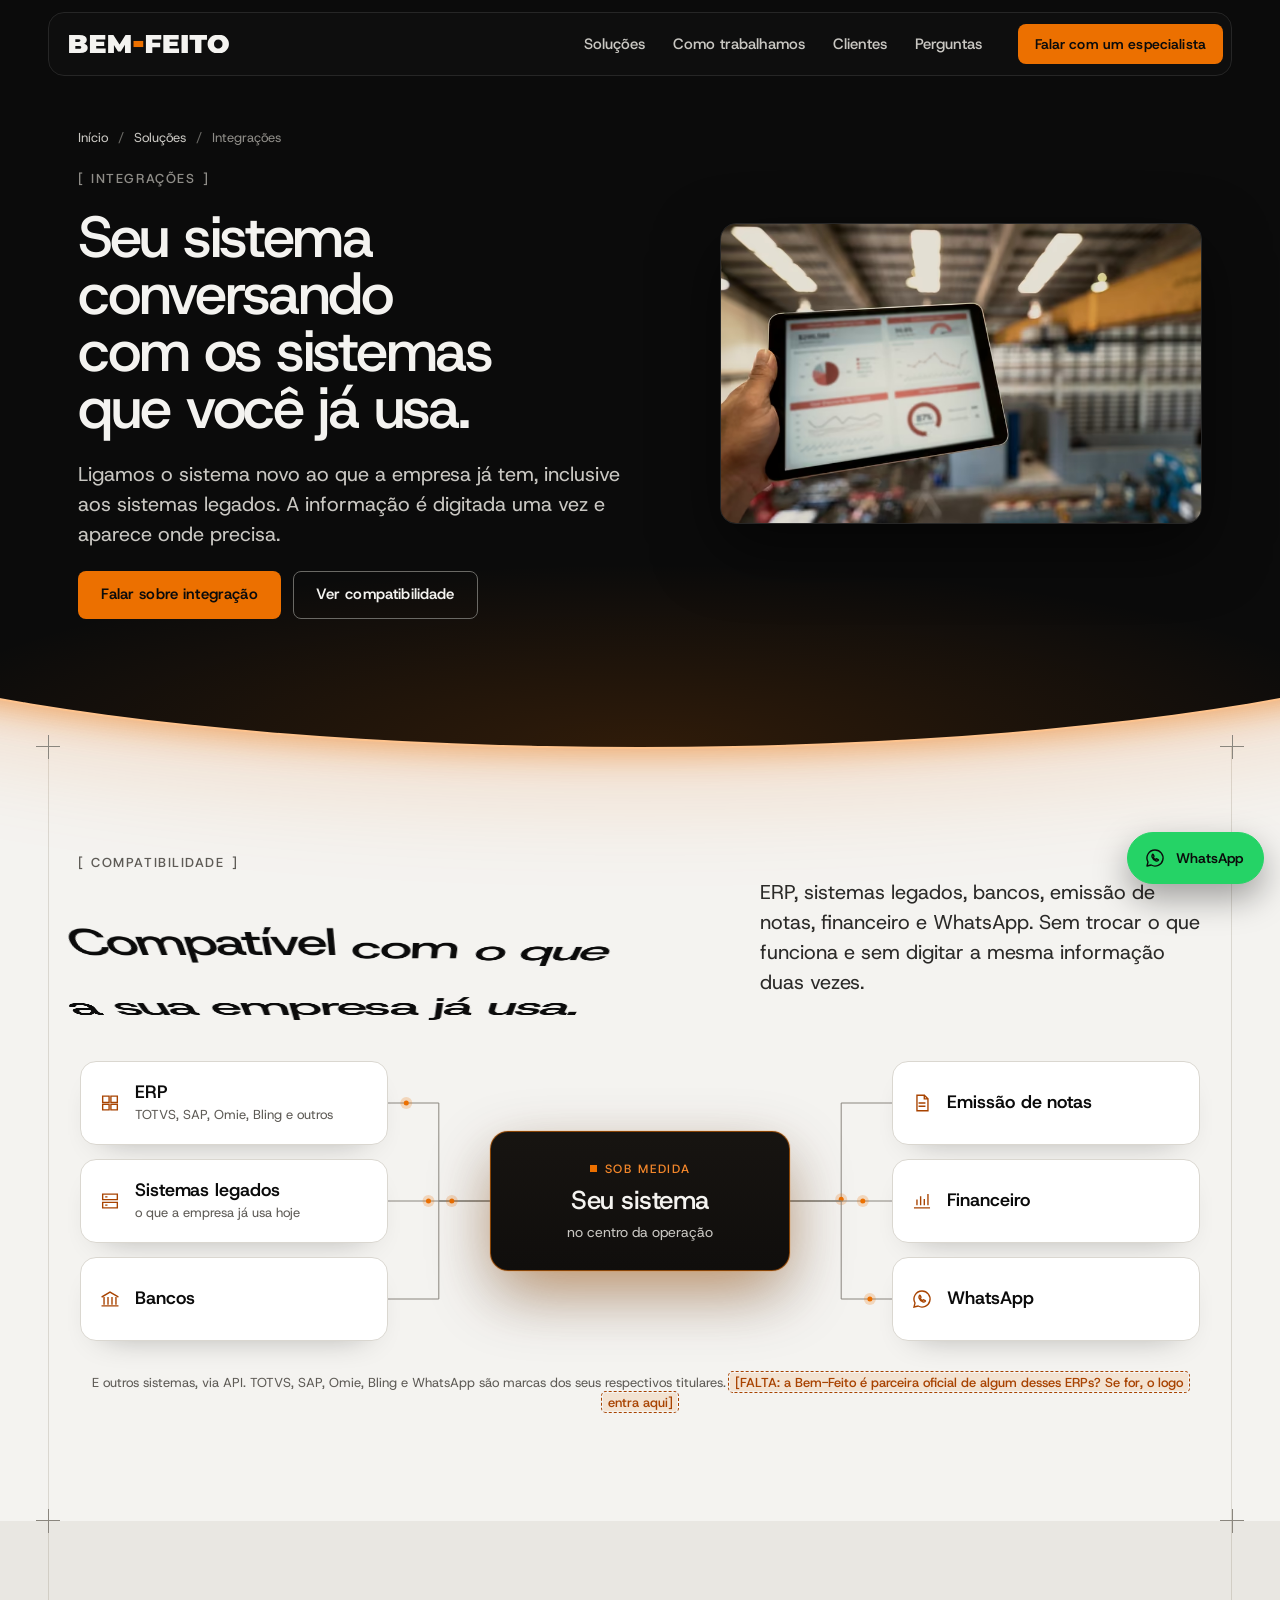
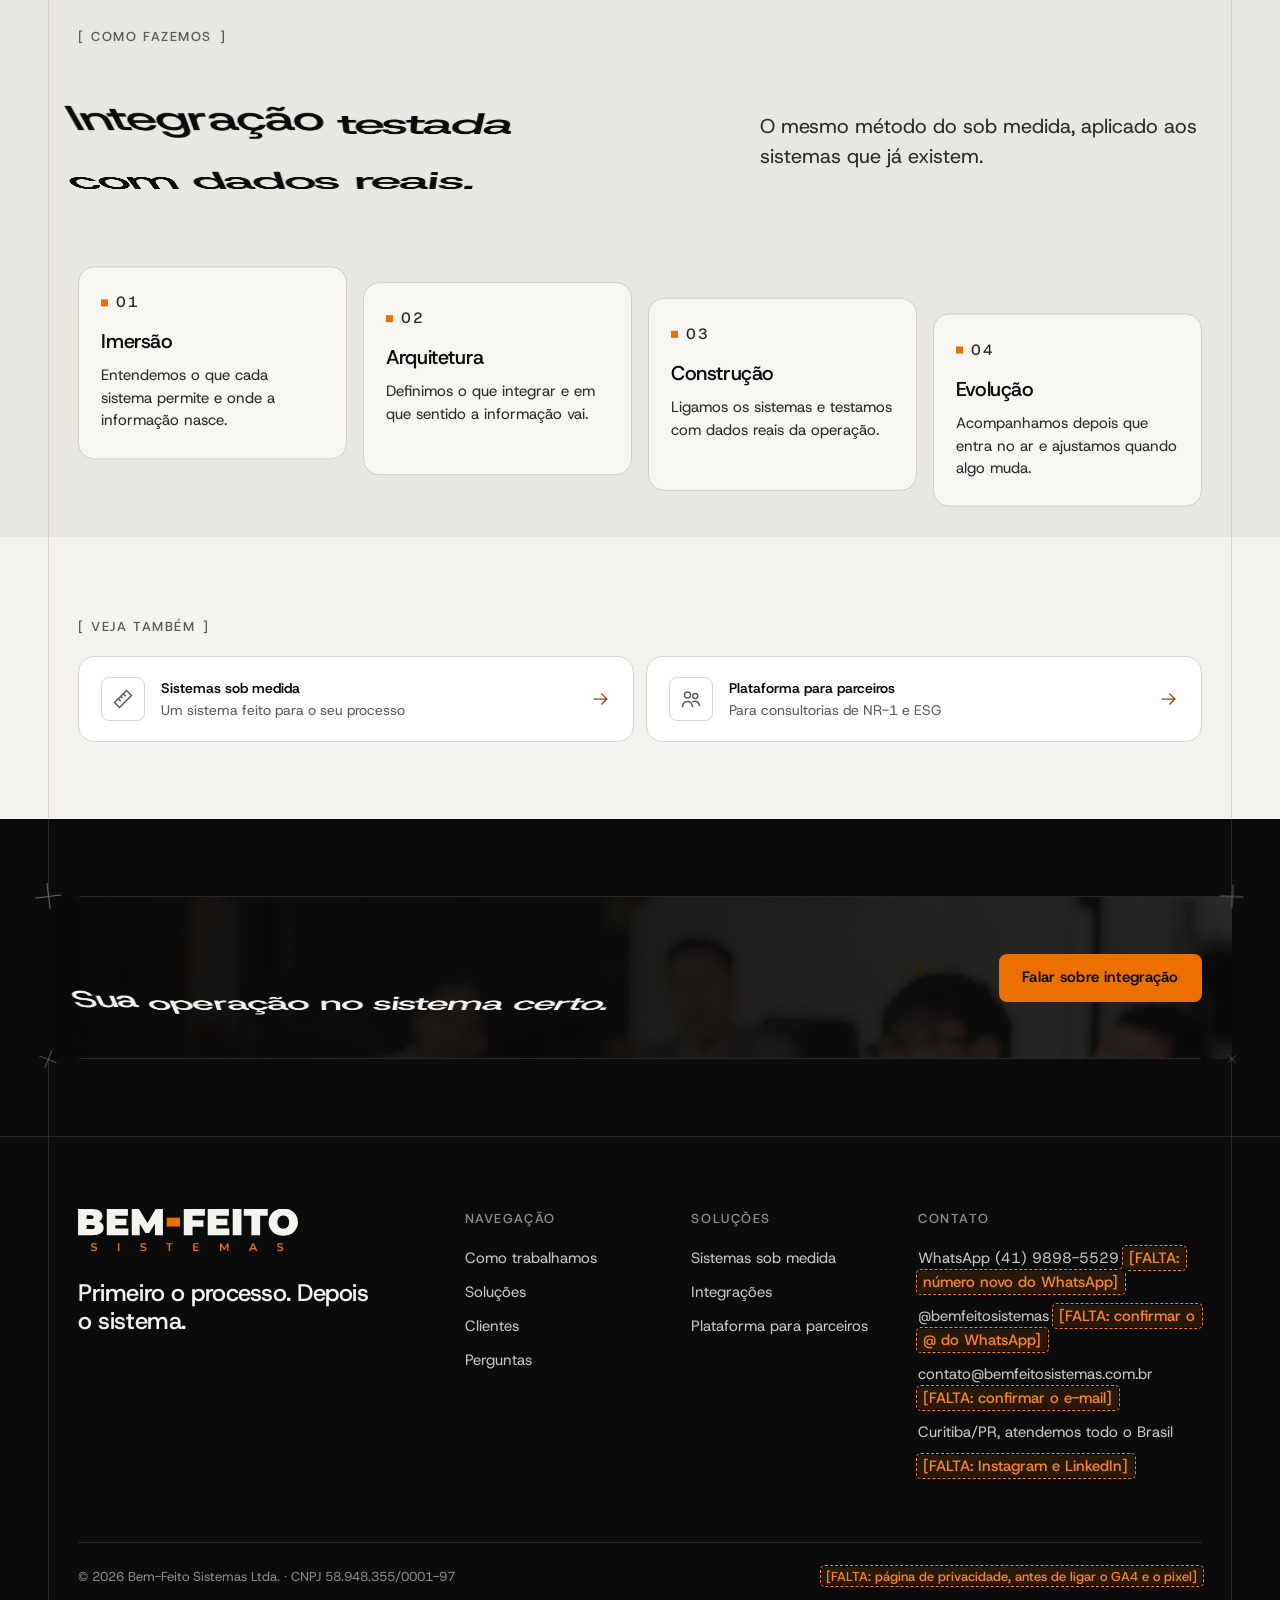
==== commit 50711578: "Logo versão C e planeta atrás do título do topo" ====
--- a/integracoes/index.html
+++ b/integracoes/index.html
@@ -52,7 +52,7 @@
   <div class="envolve">
     <div class="topo__barra">
       <a class="topo__logo" href="../" aria-label="Bem-Feito Sistemas, página inicial">
-        <img src="../assets/img/bem-feito-compacta-escuro.svg" width="160" height="18" alt="Bem-Feito">
+        <img src="../assets/img/bem-feito-compacta-escuro.svg" width="160" height="19" alt="Bem-Feito">
       </a>
       <nav class="nav" aria-label="Principal">
         <ul role="list">
@@ -194,7 +194,7 @@
   <div class="envolve">
     <div class="rodape__topo">
       <div class="rodape__marca">
-        <img src="../assets/img/bem-feito-principal-escuro.svg" width="220" height="40" alt="Bem-Feito Sistemas">
+        <img src="../assets/img/bem-feito-principal-escuro.svg" width="220" height="42" alt="Bem-Feito Sistemas">
         <p class="rodape__frase">Primeiro o processo. Depois o sistema.</p>
       </div>
       <nav aria-labelledby="rodape-nav">
--- a/assets/css/site.css
+++ b/assets/css/site.css
@@ -224,13 +224,28 @@
 }
 
 /* ---------- topo da Home (herói) ---------- */
-.heroi { padding-top: calc(env(safe-area-inset-top, 0px) + clamp(120px, 10vw, 148px)); }
+.heroi { --acima: calc(env(safe-area-inset-top, 0px) + clamp(120px, 10vw, 148px)); padding-top: var(--acima); }
 .heroi__texto { position: relative; z-index: 2; display: flex; flex-direction: column; align-items: center; gap: 24px; text-align: center; }
 .heroi h1 { max-width: 12.4em; font-size: clamp(2.5rem, 1.2rem + 4.4vw, 5.25rem); }
 .heroi h1 .degrade { display: block; }
 .heroi .acoes { justify-content: center; }
 .heroi__palco { position: relative; margin-top: clamp(48px, 5vw, 72px); padding-bottom: clamp(96px, 10vw, 148px); }
 .heroi__palco .envolve { position: relative; z-index: 1; }
+
+/* planeta do topo (23/10: atrás do texto inicial, e não mais atrás do "Como trabalhamos").
+   .heroi__planeta cobre do topo da seção até um pouco abaixo dos botões, e o globo some aos poucos antes
+   do fluxo. .horizonte é o planeta em CSS (sem WebGL ou com menos movimento) e também a medida que o
+   eclipse.js usa para desenhar o globo em 3D no mesmo lugar: topo do aro em --horizonte (a partir do topo
+   da seção) e diâmetro em --planeta. Com esses tamanhos o aro passa acima do título, sem cruzar as linhas. */
+.heroi__topo { position: relative; }
+.heroi__planeta { --horizonte: calc(var(--acima) - clamp(36px, 3.9vw, 56px)); --planeta: clamp(600px, 125vw, 1800px); position: absolute; z-index: 0; left: 0; right: 0; top: calc(-1 * var(--acima)); bottom: calc(-1 * clamp(24px, 3vw, 40px)); overflow: hidden; pointer-events: none; -webkit-mask-image: linear-gradient(to bottom, transparent 0, #000 calc(var(--horizonte) - 24px), #000 calc(100% - 220px), transparent 100%); mask-image: linear-gradient(to bottom, transparent 0, #000 calc(var(--horizonte) - 24px), #000 calc(100% - 220px), transparent 100%); }
+.heroi__planeta::before { content: ""; position: absolute; z-index: 0; left: 50%; top: var(--horizonte); width: min(1300px, 120vw); height: 300px; transform: translate(-50%, -55%); background: radial-gradient(50% 50% at 50% 55%, rgba(var(--laranja-rgb), .22), rgba(var(--laranja-rgb), 0) 72%); }
+.horizonte { position: absolute; z-index: 0; left: 50%; top: var(--horizonte); width: var(--planeta); aspect-ratio: 1; transform: translateX(-50%); border-radius: 50%; background: radial-gradient(closest-side, #080808 94%, #120b05 100%); box-shadow: inset 0 1.5px 0 rgba(255, 196, 140, .95), inset 0 22px 60px -30px rgba(var(--laranja-rgb), .8), 0 -2px 26px rgba(var(--laranja-rgb), .55), 0 -30px 110px -18px rgba(var(--laranja-rgb), .38); }
+/* globo em WebGL: entra no lugar do planeta em CSS quando o primeiro quadro é desenhado */
+.eclipse { position: absolute; z-index: 0; inset: 0; width: 100%; height: 100%; opacity: 0; transition: opacity 1s ease; }
+.eclipse-ativo .eclipse { opacity: 1; }
+.horizonte, .heroi__planeta::before { transition: opacity 1s ease; }
+.eclipse-ativo .horizonte, .heroi__planeta.eclipse-ativo::before { opacity: 0; }
 
 /* como trabalhamos: do processo ao sistema */
 .fluxo-bloco { display: grid; justify-items: center; gap: 24px; max-width: 1180px; margin-inline: auto; }
@@ -479,6 +494,7 @@
   .fluxo > li:nth-child(5) { animation-delay: .24s; }
   .fluxo > li:nth-child(6) { animation-delay: .3s; }
   .heroi h1 .degrade { animation: acender-texto 2.2s .35s ease-in-out backwards; }
+  .heroi .horizonte, .heroi__planeta::before { animation: acender 1.8s cubic-bezier(.2, .7, .2, 1) both; }
   .frase__barra { animation: barra 1.2s .5s cubic-bezier(.2, .7, .2, 1) backwards; }
   @keyframes acender { from { filter: brightness(.5); } to { filter: none; } }
   @keyframes subir { from { translate: 0 40px; } to { translate: 0 0; } }
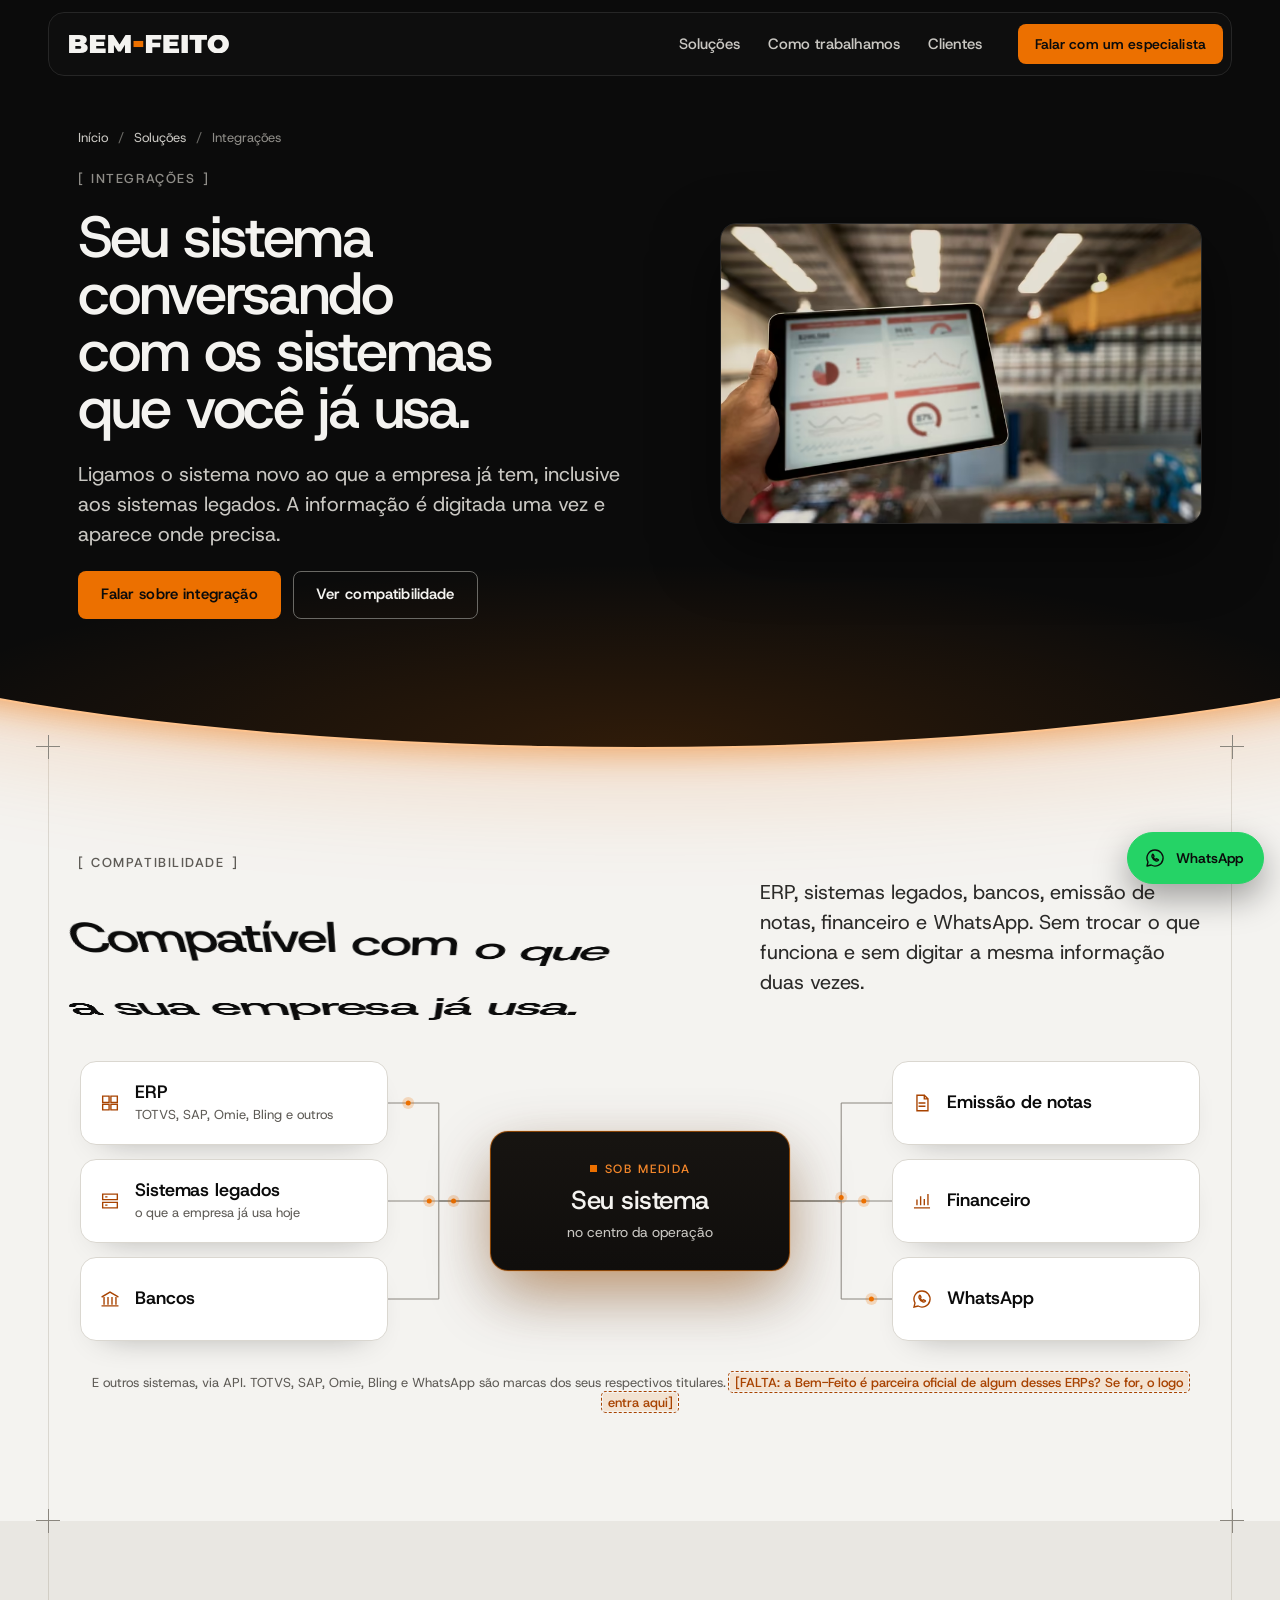
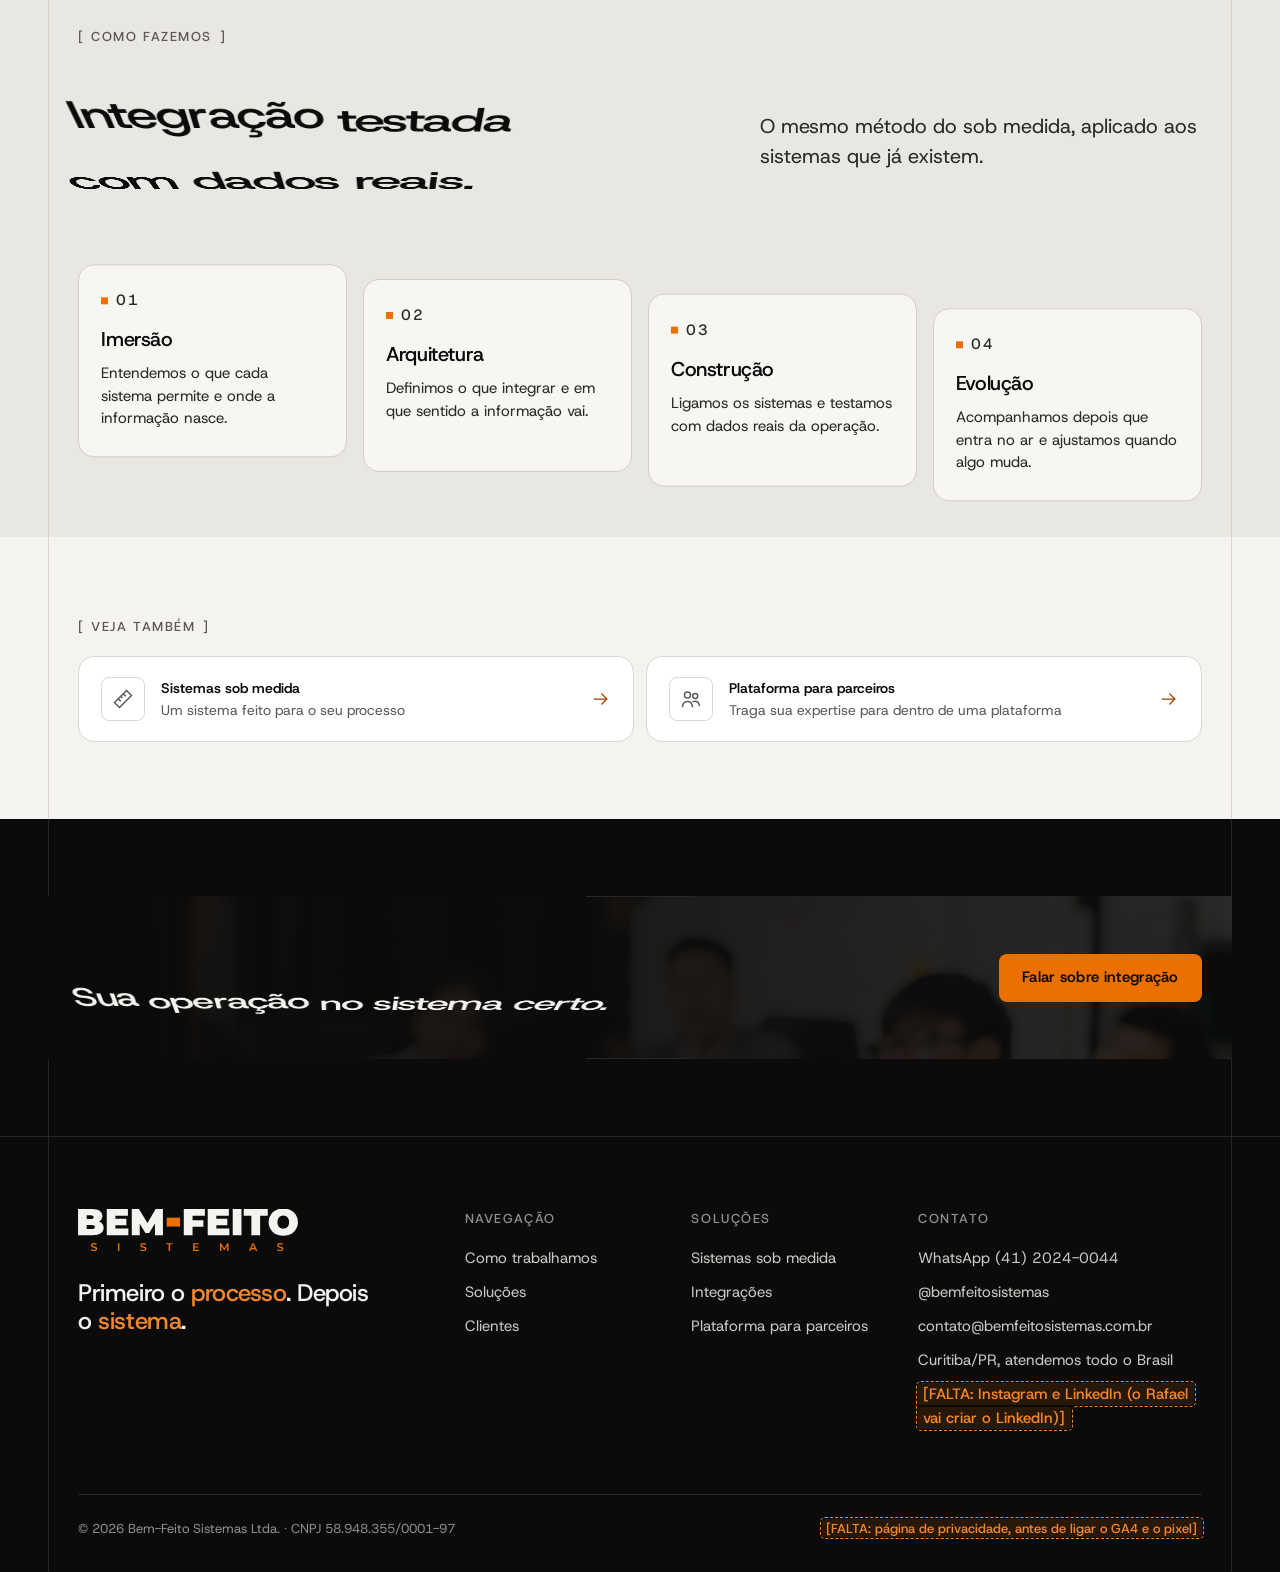
==== commit 306af995: "Ajustes do feedback do Rafael (31/10) e logos dos clientes" ====
--- a/integracoes/index.html
+++ b/integracoes/index.html
@@ -43,6 +43,9 @@
   <symbol id="i-erp" viewBox="0 0 24 24"><path d="M4 4.5h7v7H4z M13 4.5h7v7h-7z M4 13.5h7v6H4z M13 13.5h7v6h-7z"/></symbol>
   <symbol id="i-nota" viewBox="0 0 24 24"><path d="M6.5 3.5h8l4 4v13h-12z M14.5 3.5v4h4 M9 12h6 M9 15.5h6"/></symbol>
   <symbol id="i-financeiro" viewBox="0 0 24 24"><path d="M4 19.5h16 M6.5 16v-5 M10.5 16V7.5 M14.5 16v-5.5 M18.5 16V5"/></symbol>
+  <symbol id="i-ouvidoria" viewBox="0 0 24 24"><path d="M4 5.5h16v10H10l-4.5 3.5v-3.5H4z M8 9.5h8 M8 12.5h5"/></symbol>
+  <symbol id="i-360" viewBox="0 0 24 24"><path d="M19.5 12a7.5 7.5 0 1 1-2.2-5.3 M19.5 3.75v4.5H15"/><circle cx="12" cy="10.5" r="2.25"/><path d="M8.25 16.25c.6-1.7 2-2.6 3.75-2.6s3.15.9 3.75 2.6"/></symbol>
+  <symbol id="i-esg" viewBox="0 0 24 24"><path d="M5 19.5c0-7.5 4.5-12.5 14.5-14.5-1 9-6 14-14.5 14.5z M5 19.5l7.5-7.5"/></symbol>
   <symbol id="i-banco" viewBox="0 0 24 24"><path d="M3.5 9.5L12 4.5l8.5 5 M5.5 10.5v7 M9.83 10.5v7 M14.17 10.5v7 M18.5 10.5v7 M3.5 19.5h17"/></symbol>
 </svg>
 
@@ -58,12 +61,11 @@
         <ul role="list">
           <li><a href="../#solucoes">Soluções</a></li>
           <li><a href="../#metodo">Como trabalhamos</a></li>
-          <li class="so-previa"><a href="../#clientes">Clientes</a></li>
-          <li><a href="../#perguntas">Perguntas</a></li>
+          <li><a href="../#clientes">Clientes</a></li>
         </ul>
       </nav>
       <div class="topo__acoes">
-        <a class="btn btn--pri btn--p" href="https://wa.me/554198985529?text=Ol%C3%A1%2C%20vim%20pelo%20site%20da%20Bem-Feito." target="_blank" rel="noopener" data-evento="whatsapp_click" data-local="topo">Falar com um especialista</a>
+        <a class="btn btn--pri btn--p" href="https://wa.me/554120240044?text=Ol%C3%A1%2C%20vim%20pelo%20site%20da%20Bem-Feito." target="_blank" rel="noopener" data-evento="whatsapp_click" data-local="topo">Falar com um especialista</a>
       </div>
       <button class="topo__menu" type="button" aria-expanded="false" aria-controls="menu"><span>Menu</span><svg class="i" aria-hidden="true"><use href="#i-menu"/></svg></button>
     </div>
@@ -75,12 +77,11 @@
     <ul role="list">
           <li><a href="../#solucoes">Soluções <svg class="i" aria-hidden="true"><use href="#i-seta"/></svg></a></li>
           <li><a href="../#metodo">Como trabalhamos <svg class="i" aria-hidden="true"><use href="#i-seta"/></svg></a></li>
-          <li class="so-previa"><a href="../#clientes">Clientes <svg class="i" aria-hidden="true"><use href="#i-seta"/></svg></a></li>
-          <li><a href="../#perguntas">Perguntas <svg class="i" aria-hidden="true"><use href="#i-seta"/></svg></a></li>
+          <li><a href="../#clientes">Clientes <svg class="i" aria-hidden="true"><use href="#i-seta"/></svg></a></li>
     </ul>
   </nav>
   <div class="acoes">
-    <a class="btn btn--pri" href="https://wa.me/554198985529?text=Ol%C3%A1%2C%20vim%20pelo%20site%20da%20Bem-Feito." target="_blank" rel="noopener" data-evento="whatsapp_click" data-local="menu">Falar com um especialista</a>
+    <a class="btn btn--pri" href="https://wa.me/554120240044?text=Ol%C3%A1%2C%20vim%20pelo%20site%20da%20Bem-Feito." target="_blank" rel="noopener" data-evento="whatsapp_click" data-local="menu">Falar com um especialista</a>
   </div>
 </div>
 
@@ -96,7 +97,7 @@
         <h1 id="lp-titulo">Seu sistema conversando com os sistemas que você já usa.</h1>
         <p class="t-grande">Ligamos o sistema novo ao que a empresa já tem, inclusive aos sistemas legados. A informação é digitada uma vez e aparece onde precisa.</p>
         <div class="acoes">
-          <a class="btn btn--pri" href="https://wa.me/554198985529?text=Ol%C3%A1%2C%20vim%20pelo%20site%20da%20Bem-Feito%20e%20quero%20falar%20sobre%20integra%C3%A7%C3%A3o%20com%20o%20meu%20sistema." target="_blank" rel="noopener" data-evento="whatsapp_click" data-local="integracoes-topo">Falar sobre integração</a>
+          <a class="btn btn--pri" href="https://wa.me/554120240044?text=Ol%C3%A1%2C%20vim%20pelo%20site%20da%20Bem-Feito%20e%20quero%20falar%20sobre%20integra%C3%A7%C3%A3o%20com%20o%20meu%20sistema." target="_blank" rel="noopener" data-evento="whatsapp_click" data-local="integracoes-topo">Falar sobre integração</a>
           <a class="btn btn--sec" href="#compatibilidade">Ver compatibilidade</a>
         </div>
       </div>
@@ -165,7 +166,7 @@
       <h2 class="colchete" id="outras-titulo" style="margin-bottom: 20px">Veja também</h2>
       <div class="outras">
         <a class="outra" href="../sob-medida/"><span class="pilar__icone" aria-hidden="true"><svg class="i i--g"><use href="#i-regua"/></svg></span><span><b>Sistemas sob medida</b><span>Um sistema feito para o seu processo</span></span><svg class="i" aria-hidden="true"><use href="#i-seta"/></svg></a>
-        <a class="outra" href="../parceiros/"><span class="pilar__icone" aria-hidden="true"><svg class="i i--g"><use href="#i-parceiro"/></svg></span><span><b>Plataforma para parceiros</b><span>Para consultorias de NR-1 e ESG</span></span><svg class="i" aria-hidden="true"><use href="#i-seta"/></svg></a>
+        <a class="outra" href="../parceiros/"><span class="pilar__icone" aria-hidden="true"><svg class="i i--g"><use href="#i-parceiro"/></svg></span><span><b>Plataforma para parceiros</b><span>Traga sua expertise para dentro de uma plataforma</span></span><svg class="i" aria-hidden="true"><use href="#i-seta"/></svg></a>
       </div>
     </div>
   </section>
@@ -183,7 +184,7 @@
         <span class="cruz cruz--c-te" aria-hidden="true"></span><span class="cruz cruz--c-td" aria-hidden="true"></span>
         <span class="cruz cruz--c-be" aria-hidden="true"></span><span class="cruz cruz--c-bd" aria-hidden="true"></span>
         <h2 class="t-secao proximo__titulo" id="proximo-titulo">Sua operação no sistema certo.</h2>
-        <a class="btn btn--pri" href="https://wa.me/554198985529?text=Ol%C3%A1%2C%20vim%20pelo%20site%20da%20Bem-Feito%20e%20quero%20falar%20sobre%20integra%C3%A7%C3%A3o%20com%20o%20meu%20sistema." target="_blank" rel="noopener" data-evento="whatsapp_click" data-local="integracoes-proximo-passo">Falar sobre integração</a>
+        <a class="btn btn--pri" href="https://wa.me/554120240044?text=Ol%C3%A1%2C%20vim%20pelo%20site%20da%20Bem-Feito%20e%20quero%20falar%20sobre%20integra%C3%A7%C3%A3o%20com%20o%20meu%20sistema." target="_blank" rel="noopener" data-evento="whatsapp_click" data-local="integracoes-proximo-passo">Falar sobre integração</a>
       </div>
     </div>
   </section>
@@ -195,15 +196,14 @@
     <div class="rodape__topo">
       <div class="rodape__marca">
         <img src="../assets/img/bem-feito-principal-escuro.svg" width="220" height="42" alt="Bem-Feito Sistemas">
-        <p class="rodape__frase">Primeiro o processo. Depois o sistema.</p>
+        <p class="rodape__frase">Primeiro o <span class="destaque">processo</span>. Depois o <span class="destaque">sistema</span>.</p>
       </div>
       <nav aria-labelledby="rodape-nav">
         <h2 id="rodape-nav">Navegação</h2>
         <ul role="list">
           <li><a href="../#metodo">Como trabalhamos</a></li>
           <li><a href="../#solucoes">Soluções</a></li>
-          <li class="so-previa"><a href="../#clientes">Clientes</a></li>
-          <li><a href="../#perguntas">Perguntas</a></li>
+          <li><a href="../#clientes">Clientes</a></li>
         </ul>
       </nav>
       <nav aria-labelledby="rodape-sol">
@@ -217,11 +217,11 @@
       <div>
         <h2>Contato</h2>
         <ul role="list">
-          <li><a href="https://wa.me/554198985529?text=Ol%C3%A1%2C%20vim%20pelo%20site%20da%20Bem-Feito." target="_blank" rel="noopener" data-evento="whatsapp_click" data-local="rodape">WhatsApp (41) 9898-5529 <span class="falta">[FALTA: número novo do WhatsApp]</span></a></li>
-          <li class="so-previa">@bemfeitosistemas <span class="falta">[FALTA: confirmar o @ do WhatsApp]</span></li>
-          <li class="so-previa"><a href="mailto:contato@bemfeitosistemas.com.br">contato@bemfeitosistemas.com.br</a> <span class="falta">[FALTA: confirmar o e-mail]</span></li>
+          <li><a href="https://wa.me/554120240044?text=Ol%C3%A1%2C%20vim%20pelo%20site%20da%20Bem-Feito." target="_blank" rel="noopener" data-evento="whatsapp_click" data-local="rodape">WhatsApp (41) 2024-0044</a></li>
+          <li>@bemfeitosistemas</li>
+          <li><a href="mailto:contato@bemfeitosistemas.com.br">contato@bemfeitosistemas.com.br</a></li>
           <li>Curitiba/PR, atendemos todo o Brasil</li>
-          <li class="so-previa"><span class="falta">[FALTA: Instagram e LinkedIn]</span></li>
+          <li class="so-previa"><span class="falta">[FALTA: Instagram e LinkedIn (o Rafael vai criar o LinkedIn)]</span></li>
         </ul>
       </div>
     </div>
@@ -232,6 +232,6 @@
   </div>
 </footer>
 
-<a class="zap" href="https://wa.me/554198985529?text=Ol%C3%A1%2C%20vim%20pelo%20site%20da%20Bem-Feito." target="_blank" rel="noopener" data-evento="whatsapp_click" data-local="flutuante" aria-label="Conversar no WhatsApp"><svg class="i" aria-hidden="true"><use href="#i-zap"/></svg><span>WhatsApp</span></a>
+<a class="zap" href="https://wa.me/554120240044?text=Ol%C3%A1%2C%20vim%20pelo%20site%20da%20Bem-Feito." target="_blank" rel="noopener" data-evento="whatsapp_click" data-local="flutuante" aria-label="Conversar no WhatsApp"><svg class="i" aria-hidden="true"><use href="#i-zap"/></svg><span>WhatsApp</span></a>
 </body>
 </html>
--- a/assets/css/site.css
+++ b/assets/css/site.css
@@ -251,7 +251,7 @@
 .fluxo-bloco { display: grid; justify-items: center; gap: 24px; max-width: 1180px; margin-inline: auto; }
 .fluxo-bloco__rotulo { margin: 0; color: var(--titulo); }
 .fluxo { --vao: 44px; position: relative; display: grid; grid-template-columns: repeat(5, minmax(0, 1fr)); column-gap: var(--vao); width: 100%; margin: 0; }
-.fluxo[role="list"] { padding: 0 0 88px; } /* vence o reset de listas: o espaço de baixo é do laço */
+.fluxo[role="list"] { padding: 0 0 104px; } /* vence o reset de listas: o espaço de baixo é do laço */
 .fluxo__no { position: relative; z-index: 2; display: grid; align-content: start; gap: 6px; padding: 18px 18px 20px; border: 1px solid var(--linha); border-radius: 14px; background: linear-gradient(180deg, #161616, #111111); box-shadow: var(--sombra-painel); text-align: left; transition: border-color .5s, box-shadow .5s; }
 .fluxo__tag { display: flex; align-items: center; gap: 8px; font-size: .75rem; line-height: 1.2; font-weight: 500; letter-spacing: .14em; text-transform: uppercase; color: var(--texto-suave); font-variant-numeric: tabular-nums; transition: color .5s; }
 .fluxo__tag::before { content: ""; width: 7px; height: 7px; flex: none; background: var(--borda); transition: background-color .5s; }
@@ -270,14 +270,13 @@
 .fluxo__no + .fluxo__no::before { content: ""; position: absolute; top: 50%; right: 100%; width: var(--vao); height: 1px; background: var(--borda); }
 .fluxo__no + .fluxo__no::after { content: ""; position: absolute; top: calc(50% - 4px); right: calc(100% + 2px); width: 8px; height: 8px; border-top: 1px solid var(--borda); border-right: 1px solid var(--borda); transform: rotate(45deg); }
 /* o laço da evolução: do sistema de volta ao processo */
-.fluxo__laco { position: absolute; z-index: 3; left: calc((100% - 4 * var(--vao)) / 10); right: calc((100% - 4 * var(--vao)) / 10); top: calc(100% - 88px); height: 58px; border: 1px solid var(--borda); border-top: 0; border-radius: 0 0 22px 22px; pointer-events: none; transition: border-color .5s; }
+.fluxo__laco { position: absolute; z-index: 3; left: calc((100% - 4 * var(--vao)) / 10); right: calc((100% - 4 * var(--vao)) / 10); top: calc(100% - 104px); height: 66px; border: 1px solid var(--borda); border-top: 0; border-radius: 0 0 22px 22px; pointer-events: none; transition: border-color .5s; }
 .fluxo__laco::before { content: ""; position: absolute; left: -4.5px; top: 3px; width: 8px; height: 8px; border-left: 1px solid var(--borda); border-top: 1px solid var(--borda); transform: rotate(45deg); transition: border-color .5s; }
-.fluxo__laco p { position: absolute; left: 50%; bottom: 0; transform: translate(-50%, 50%); display: flex; align-items: center; gap: 10px; padding: 9px 18px; border: 1px solid var(--linha); border-radius: 999px; background: var(--placa); font-size: .875rem; line-height: 1.3; color: var(--texto); white-space: nowrap; transition: border-color .5s; }
-.fluxo__laco .i { width: 18px; height: 18px; color: var(--laranja-sinal); }
-.fluxo__laco b { font-weight: 600; letter-spacing: .02em; color: var(--titulo); transition: color .5s; }
+.fluxo__laco p { position: absolute; left: 50%; bottom: 0; transform: translate(-50%, 50%); display: flex; align-items: center; gap: 14px; padding: 15px 28px; border: 1px solid rgba(var(--laranja-rgb), .5); border-radius: 999px; background: linear-gradient(180deg, rgba(var(--laranja-rgb), .16), rgba(var(--laranja-rgb), .05)), #111; box-shadow: 0 0 0 6px #0b0b0b, 0 16px 44px -12px rgba(var(--laranja-rgb), .5); font-size: clamp(1rem, .9rem + .3vw, 1.1875rem); line-height: 1.3; font-weight: 500; color: var(--titulo); white-space: nowrap; transition: border-color .5s; }
+.fluxo__laco .i { width: 22px; height: 22px; color: var(--laranja-sinal); }
+.fluxo__laco b { font-size: .8125rem; font-weight: 600; letter-spacing: .14em; text-transform: uppercase; color: var(--laranja-sinal); transition: color .5s; }
 .fluxo__laco.ativo, .fluxo__laco.ativo::before { border-color: var(--laranja); }
-.fluxo__laco.ativo p { border-color: rgba(var(--laranja-rgb), .6); }
-.fluxo__laco.ativo b { color: var(--laranja-sinal); }
+.fluxo__laco.ativo p { border-color: var(--laranja); }
 /* o ponto que percorre o fluxo (criado pelo movimento.js) */
 .fluxo__ponto { position: absolute; z-index: 1; left: 0; top: 0; width: 8px; height: 8px; margin: -4px 0 0 -4px; background: var(--laranja); box-shadow: 0 0 14px 2px rgba(var(--laranja-rgb), .85); opacity: 0; pointer-events: none; }
 @media (max-width: 1023px) {
@@ -289,7 +288,8 @@
   .fluxo__laco { position: relative; left: auto; right: auto; top: auto; height: auto; border: 0; border-radius: 0; }
   .fluxo__laco::before { left: 50%; top: auto; bottom: 100%; width: 1px; height: var(--vao); border: 0; background: var(--borda); transform: none; }
   .fluxo__laco.ativo::before { background: var(--laranja); }
-  .fluxo__laco p { position: static; transform: none; justify-content: center; flex-wrap: wrap; gap: 6px 10px; padding: 12px 18px; border-style: dashed; border-color: var(--borda); border-radius: 14px; white-space: normal; text-align: center; }
+  .fluxo__laco p { position: static; transform: none; justify-content: center; flex-wrap: wrap; gap: 6px 10px; padding: 16px 20px; border-radius: 16px; box-shadow: 0 16px 44px -14px rgba(var(--laranja-rgb), .5); white-space: normal; text-align: center; }
+  .fluxo__laco p span { flex-basis: 100%; }
 }
 
 /* ---------- topo das páginas de solução ---------- */
@@ -409,18 +409,38 @@
 .outra > .i { margin-left: auto; color: var(--laranja-sinal); }
 @media (max-width: 700px) { .outras { grid-template-columns: minmax(0, 1fr); } }
 
+/* ---------- parceiros: plataformas prontas e modelos de parceria (31/10) ---------- */
+.plataformas { display: grid; grid-template-columns: repeat(3, minmax(0, 1fr)); gap: 16px; }
+.plataforma { display: flex; flex-direction: column; align-items: flex-start; gap: 18px; padding: 26px; border: 1px solid var(--linha); border-radius: var(--raio-3); background: var(--superficie); box-shadow: 0 28px 60px -30px rgba(11, 11, 11, .55); }
+.plataforma__tela { align-self: stretch; display: grid; place-items: center; aspect-ratio: 16 / 10; padding: 16px; border: 1px dashed var(--borda); border-radius: var(--raio-2); text-align: center; }
+.plataforma__cab { display: flex; align-items: center; gap: 16px; }
+.plataforma p { color: var(--texto); }
+.plataforma .btn { margin-top: auto; }
+.modelos { display: grid; grid-template-columns: minmax(0, 5fr) minmax(0, 7fr); gap: 16px; }
+.modelo { display: grid; align-content: start; gap: 14px; padding: clamp(24px, 3vw, 36px); border: 1px solid var(--linha); border-radius: var(--raio-3); background: var(--superficie); }
+.modelo p { color: var(--texto); }
+.modelo__formas { display: grid; gap: 10px; margin-top: 4px; counter-reset: forma; }
+.modelo__formas li { position: relative; padding: 14px 16px 14px 52px; border: 1px solid var(--linha); border-radius: var(--raio-2); color: var(--texto); counter-increment: forma; }
+.modelo__formas li::before { content: counter(forma); position: absolute; left: 14px; top: 13px; display: grid; place-items: center; width: 26px; height: 26px; border-radius: 50%; background: rgba(var(--laranja-rgb), .14); color: var(--laranja-sinal); font-size: .8125rem; font-weight: 600; }
+.telas__acoes { justify-content: center; margin-top: clamp(28px, 3vw, 40px); }
+.btn--quebra { white-space: normal; text-align: center; min-height: 52px; padding-block: 12px; }
+@media (max-width: 1023px) { .plataformas { grid-template-columns: minmax(0, 1fr); max-width: 560px; } .modelos { grid-template-columns: minmax(0, 1fr); } }
+
 /* ---------- clientes (compacto) ---------- */
 .clientes { padding-block: clamp(56px, 6vw, 88px); }
-.clientes__grade { display: grid; grid-template-columns: minmax(0, 3fr) minmax(0, 5fr) minmax(0, 4fr); gap: 28px 48px; align-items: center; }
+.clientes__grade { display: grid; grid-template-columns: minmax(0, 4fr) minmax(0, 8fr); gap: 28px 48px; align-items: center; }
+.clientes .depoimento { grid-column: 1 / -1; }
 .clientes__cab { display: grid; gap: 10px; justify-items: start; }
 .depoimento { display: grid; grid-template-columns: 64px minmax(0, 1fr); gap: 6px 18px; align-items: center; }
 .depoimento__foto { grid-row: span 2; display: grid; place-items: center; width: 64px; height: 64px; border: 1px solid var(--linha); border-radius: 50%; background: var(--superficie); font-size: .6875rem; line-height: 1.2; text-align: center; overflow: hidden; }
 .depoimento blockquote { font-size: 1.125rem; line-height: 1.4; font-weight: 500; letter-spacing: -.01em; color: var(--titulo); }
 .depoimento figcaption { font-size: .875rem; color: var(--texto-suave); }
-.logos { display: grid; grid-template-columns: repeat(3, minmax(0, 1fr)); gap: 10px; }
-.logos li { display: grid; place-items: center; min-height: 64px; padding: 8px; border: 1px solid var(--linha); border-radius: var(--raio-2); text-align: center; font-size: .8125rem; }
+.logos { display: flex; flex-wrap: wrap; gap: 12px; }
+.logos li { display: grid; place-items: center; flex: 1 1 200px; min-height: 112px; padding: 20px 28px; border: 1px solid var(--linha); border-radius: var(--raio-3); background: var(--superficie); text-align: center; font-size: .8125rem; }
+.logos img { width: auto; height: 54px; }
+.logos img.logo--alto { height: 70px; }
 @media (max-width: 1023px) { .clientes__grade { grid-template-columns: minmax(0, 1fr); } }
-@media (max-width: 520px) { .logos { grid-template-columns: minmax(0, 1fr); } }
+@media (max-width: 520px) { .logos li { min-height: 96px; } .logos img { height: 46px; } .logos img.logo--alto { height: 60px; } }
 
 /* ---------- perguntas ---------- */
 .perguntas { max-width: 880px; margin-inline: auto; display: grid; }
@@ -457,6 +477,7 @@
 .rodape { position: relative; padding-block: 72px 32px; border-top: 1px solid var(--linha); }
 .rodape__topo { display: grid; grid-template-columns: minmax(0, 4fr) repeat(2, minmax(0, 2.2fr)) minmax(0, 3.2fr); gap: 40px 32px; }
 .rodape__marca img { width: 220px; height: auto; }
+.rodape__frase .destaque { color: var(--laranja-sinal); }
 .rodape__frase { margin-top: 28px; max-width: 14em; font-size: 1.5rem; line-height: 1.2; font-weight: 500; letter-spacing: -.02em; color: var(--titulo); }
 .rodape h2 { margin-bottom: 16px; font-size: .8125rem; font-weight: 500; letter-spacing: .12em; text-transform: uppercase; color: var(--texto-suave); }
 .rodape ul { display: grid; gap: 10px; }
@@ -474,11 +495,10 @@
 @media (max-width: 640px) { .zap { width: 52px; padding: 0; justify-content: center; } .zap span { display: none; } }
 .menu-aberto .zap { display: none; }
 
-/* ---------- pendências (só na prévia) ---------- */
-.falta, .so-previa { display: none; }
-.previa .so-previa { display: block; }
-.previa li.so-previa { display: list-item; }
-.previa .nav li.so-previa { display: block; }
+/* ---------- pendências (só na prévia) ----------
+   Fora da prévia, .falta e .so-previa somem, qualquer que seja o display do componente (grid, flex...).
+   Na prévia, cada elemento fica com o display normal dele. */
+html:not(.previa) .falta, html:not(.previa) .so-previa { display: none !important; }
 .previa .falta { display: inline; padding: .05em .35em; border-radius: 3px; outline: 1px dashed var(--laranja-sinal); outline-offset: 1px; background: color-mix(in srgb, var(--laranja) 12%, transparent); color: var(--laranja-sinal); font-weight: 500; font-style: normal; font-size: inherit; letter-spacing: 0; -webkit-box-decoration-break: clone; box-decoration-break: clone; }
 .previa .depoimento blockquote .falta, .previa .logos .falta { font-size: .8125rem; line-height: 1.5; }
 .pendente { display: grid; place-items: center; min-height: 220px; padding: 32px; border: 1px dashed var(--borda); border-radius: var(--raio-3); text-align: center; }
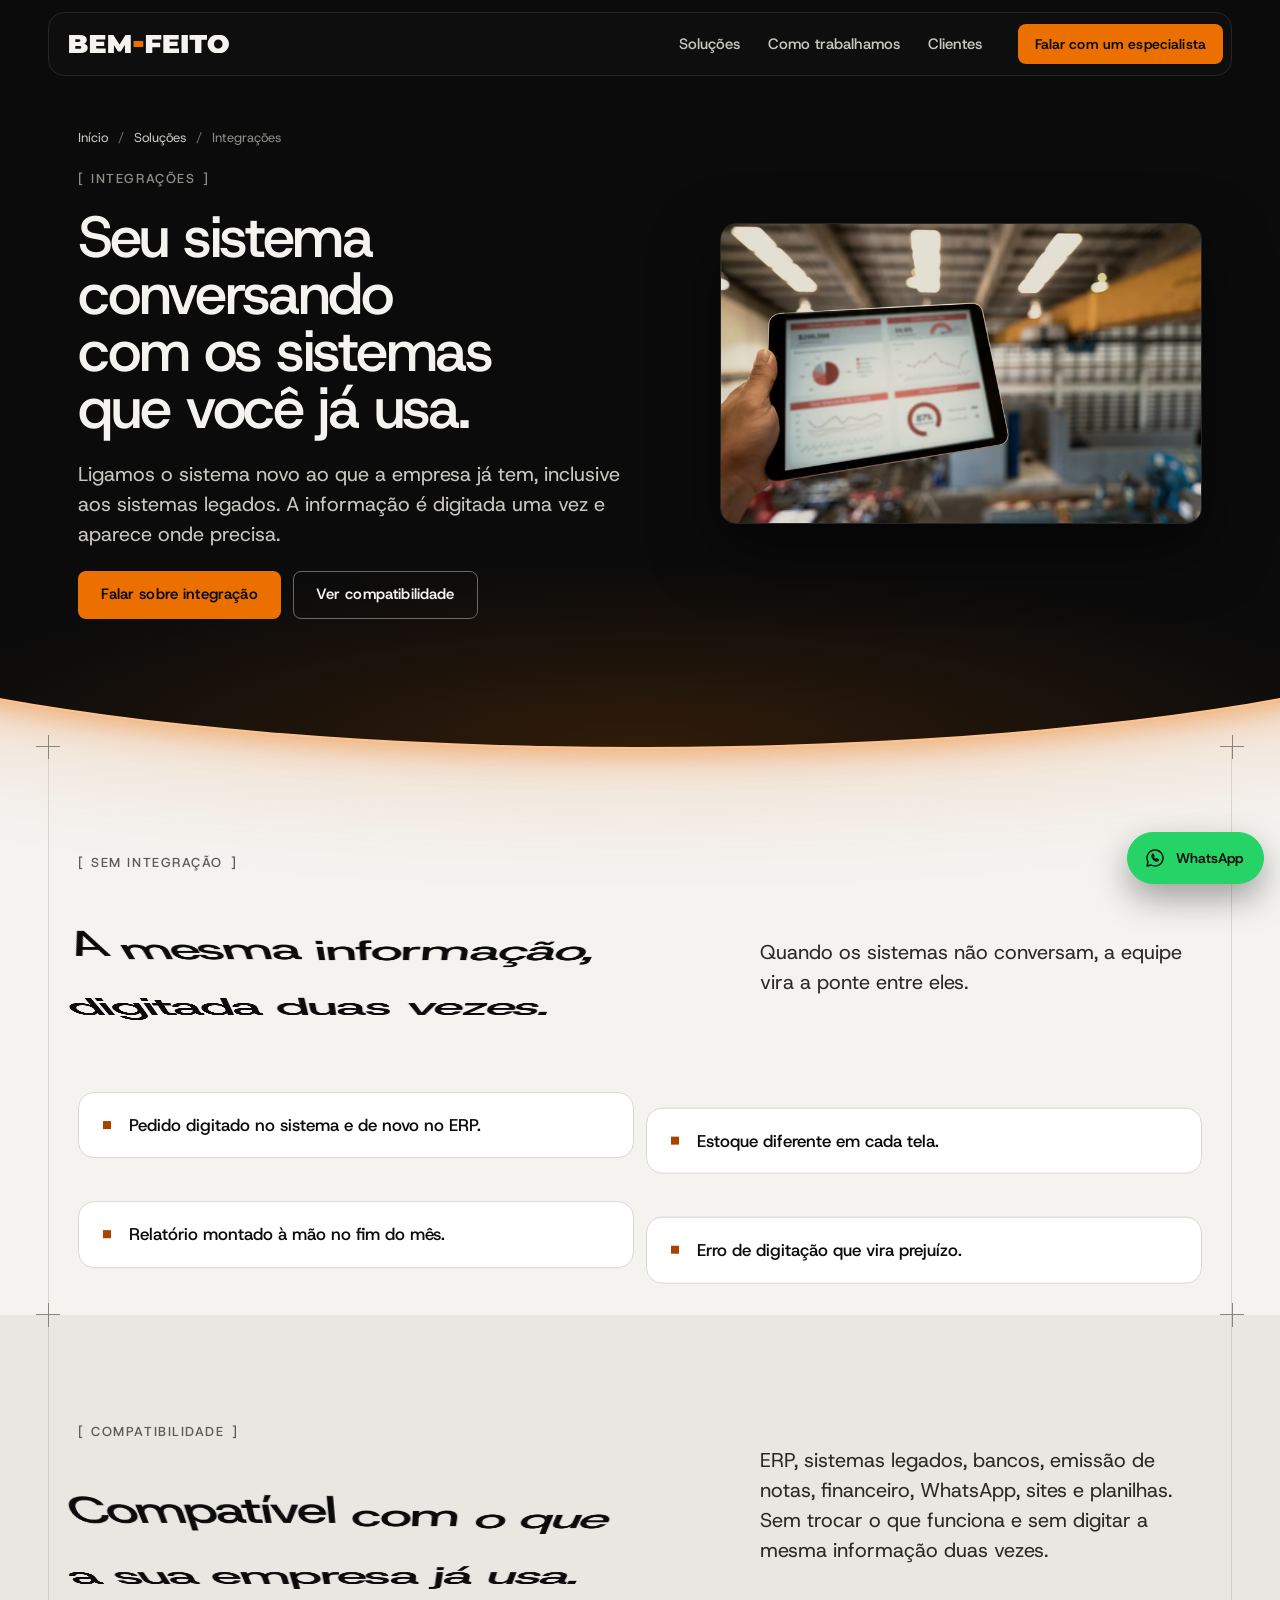
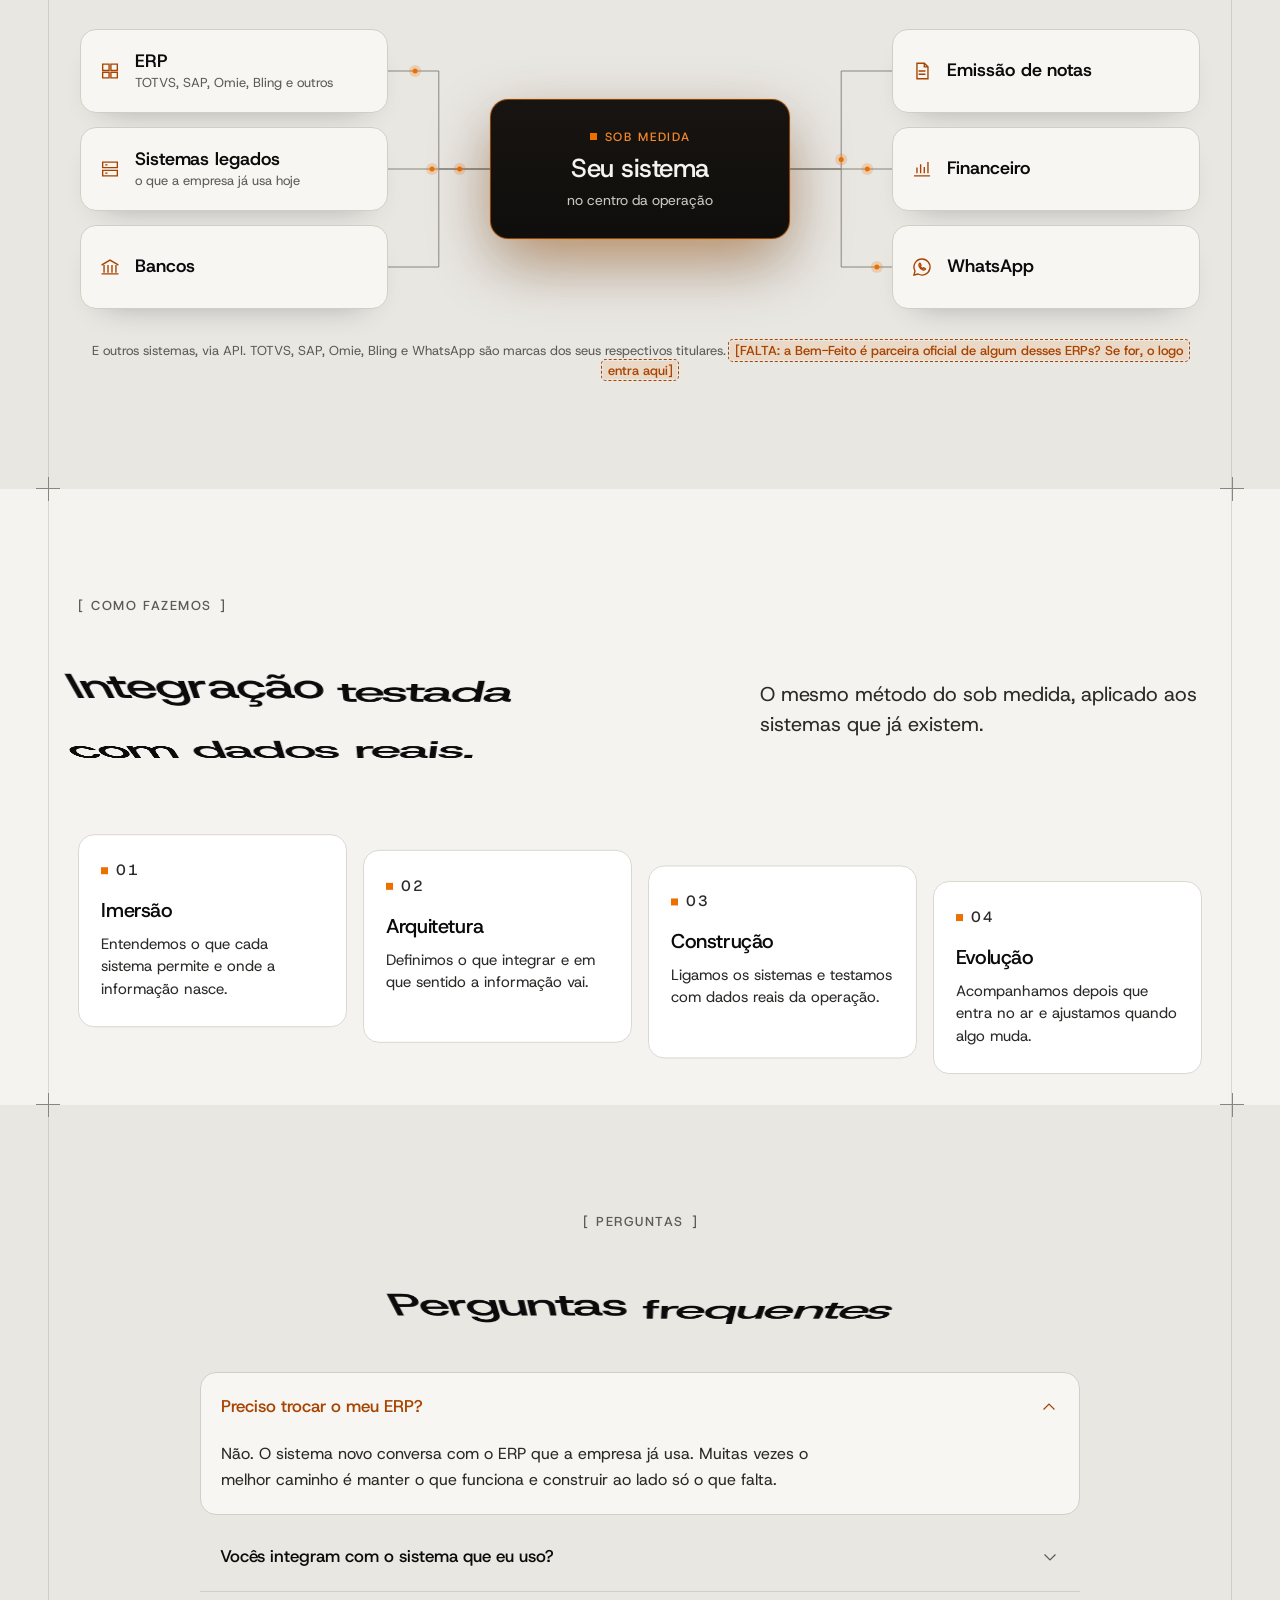
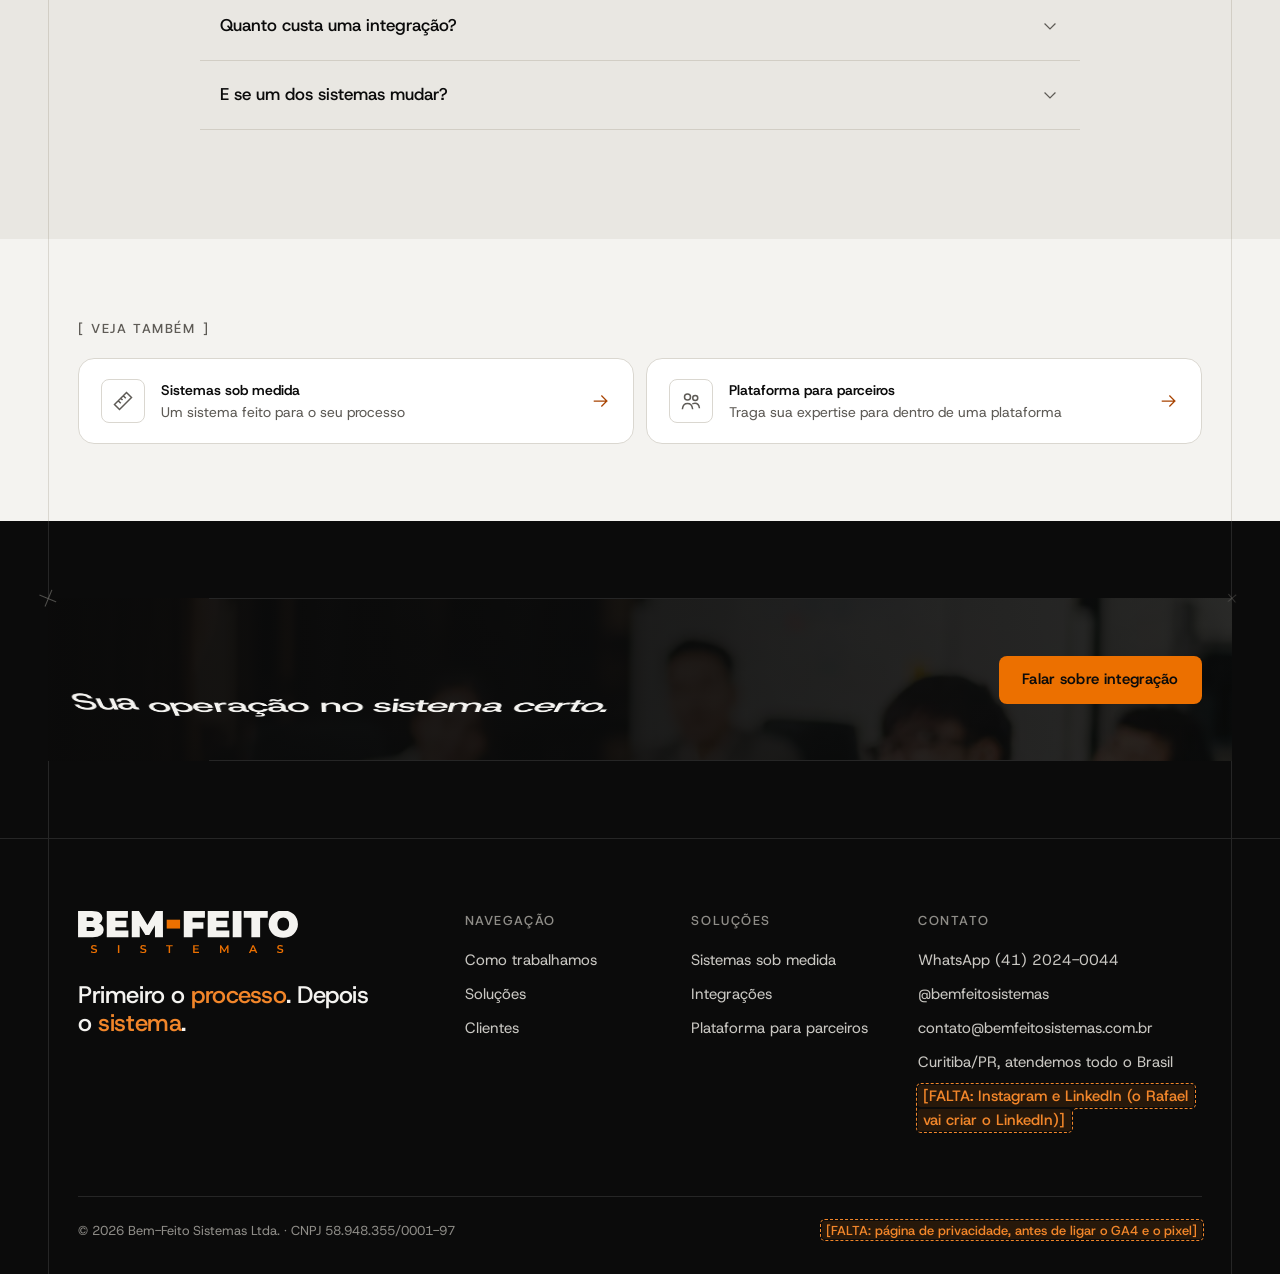
==== commit 2ea8af48: "Leva para as páginas o conteúdo que saiu da Home" ====
--- a/integracoes/index.html
+++ b/integracoes/index.html
@@ -26,6 +26,7 @@
 <script>(function(h){h.classList.add('js');if(!/(^|\.)bemfeitosistemas\.com\.br$/.test(location.hostname))h.classList.add('previa');})(document.documentElement);</script>
 <script src="../assets/js/site.js" defer></script>
 <script type="application/ld+json">{"@context": "https://schema.org", "@type": "BreadcrumbList", "itemListElement": [{"@type": "ListItem", "position": 1, "name": "Início", "item": "https://www.bemfeitosistemas.com.br/"}, {"@type": "ListItem", "position": 2, "name": "Integrações", "item": "https://www.bemfeitosistemas.com.br/integracoes/"}]}</script>
+<script type="application/ld+json">{"@context": "https://schema.org", "@type": "FAQPage", "mainEntity": [{"@type": "Question", "name": "Preciso trocar o meu ERP?", "acceptedAnswer": {"@type": "Answer", "text": "Não. O sistema novo conversa com o ERP que a empresa já usa. Muitas vezes o melhor caminho é manter o que funciona e construir ao lado só o que falta."}}, {"@type": "Question", "name": "Vocês integram com o sistema que eu uso?", "acceptedAnswer": {"@type": "Answer", "text": "Sempre que o outro sistema permite integração: ERP (TOTVS, SAP, Omie, Bling e outros), sistemas legados, bancos, emissão de notas, financeiro e WhatsApp. Na Imersão, verificamos o que cada sistema permite."}}, {"@type": "Question", "name": "Quanto custa uma integração?", "acceptedAnswer": {"@type": "Answer", "text": "Depende dos sistemas e do que vai ser integrado. O valor sai depois que entendemos o que cada sistema permite e onde a informação nasce."}}, {"@type": "Question", "name": "E se um dos sistemas mudar?", "acceptedAnswer": {"@type": "Answer", "text": "Acompanhamos a integração depois que ela entra no ar e ajustamos quando algum sistema muda."}}]}</script>
 </head>
 <body>
 <svg width="0" height="0" style="position:absolute" aria-hidden="true" focusable="false">
@@ -47,6 +48,11 @@
   <symbol id="i-360" viewBox="0 0 24 24"><path d="M19.5 12a7.5 7.5 0 1 1-2.2-5.3 M19.5 3.75v4.5H15"/><circle cx="12" cy="10.5" r="2.25"/><path d="M8.25 16.25c.6-1.7 2-2.6 3.75-2.6s3.15.9 3.75 2.6"/></symbol>
   <symbol id="i-esg" viewBox="0 0 24 24"><path d="M5 19.5c0-7.5 4.5-12.5 14.5-14.5-1 9-6 14-14.5 14.5z M5 19.5l7.5-7.5"/></symbol>
   <symbol id="i-banco" viewBox="0 0 24 24"><path d="M3.5 9.5L12 4.5l8.5 5 M5.5 10.5v7 M9.83 10.5v7 M14.17 10.5v7 M18.5 10.5v7 M3.5 19.5h17"/></symbol>
+  <symbol id="i-processo" viewBox="0 0 24 24"><path d="M3.5 4h6v5h-6z M14.5 15h6v5h-6z M6.5 9v8.5h8 M11.5 15l3 2.5-3 2.5"/></symbol>
+  <symbol id="i-sinc" viewBox="0 0 24 24"><path d="M4.5 10a7.5 7.5 0 0 1 13.2-3.6L19.5 8.5 M19.5 4v4.5H15 M19.5 14a7.5 7.5 0 0 1-13.2 3.6L4.5 15.5 M4.5 20v-4.5H9"/></symbol>
+  <symbol id="i-local" viewBox="0 0 24 24"><path d="M12 21s-6.5-6.2-6.5-11a6.5 6.5 0 0 1 13 0c0 4.8-6.5 11-6.5 11z"/><circle cx="12" cy="10" r="2.25"/></symbol>
+  <symbol id="i-celular" viewBox="0 0 24 24"><path d="M7.5 3.5h9v17h-9z M11 17.25h2"/></symbol>
+  <symbol id="i-portal" viewBox="0 0 24 24"><path d="M3.5 5h17v14h-17z M3.5 9h17 M6.5 7h.5 M9 7h.5"/></symbol>
 </svg>
 
 <a class="pular" href="#conteudo">Pular para o conteúdo</a>
@@ -110,8 +116,28 @@
     </div>
   </section>
 
+  <!-- Sem integração (primeira versão) -->
+  <section class="secao claro linhas" id="sem-integracao" aria-labelledby="sem-integracao-titulo">
+    <span class="cruz cruz--te" aria-hidden="true"></span><span class="cruz cruz--td" aria-hidden="true"></span>
+    <div class="envolve">
+      <div class="cab">
+        <div class="cab__titulo">
+          <p class="colchete">Sem integração</p>
+          <h2 class="t-secao" id="sem-integracao-titulo">A mesma informação, digitada duas vezes.</h2>
+        </div>
+        <p class="t-grande">Quando os sistemas não conversam, a equipe vira a ponte entre eles.</p>
+      </div>
+      <ul class="sinais" role="list">
+        <li>Pedido digitado no sistema e de novo no ERP.</li>
+        <li>Estoque diferente em cada tela.</li>
+        <li>Relatório montado à mão no fim do mês.</li>
+        <li>Erro de digitação que vira prejuízo.</li>
+      </ul>
+    </div>
+  </section>
+
   <!-- Compatibilidade -->
-  <section class="secao claro linhas integra" id="compatibilidade" aria-labelledby="integra-titulo">
+  <section class="secao claro cinza linhas integra" id="compatibilidade" aria-labelledby="integra-titulo">
     <span class="cruz cruz--te" aria-hidden="true"></span><span class="cruz cruz--td" aria-hidden="true"></span>
     <div class="envolve">
       <div class="cab">
@@ -119,7 +145,7 @@
           <p class="colchete">Compatibilidade</p>
           <h2 class="t-secao" id="integra-titulo">Compatível com o que a sua empresa já usa.</h2>
         </div>
-        <p class="t-grande">ERP, sistemas legados, bancos, emissão de notas, financeiro e WhatsApp. Sem trocar o que funciona e sem digitar a mesma informação duas vezes.</p>
+        <p class="t-grande">ERP, sistemas legados, bancos, emissão de notas, financeiro, WhatsApp, sites e planilhas. Sem trocar o que funciona e sem digitar a mesma informação duas vezes.</p>
       </div>
       <div class="hub" data-hub>
         <svg class="hub__fios" aria-hidden="true" focusable="false"></svg>
@@ -142,7 +168,7 @@
   </section>
 
   <!-- Como fazemos -->
-  <section class="secao claro cinza linhas etapas" id="como-fazemos" aria-labelledby="etapas-titulo">
+  <section class="secao claro linhas etapas" id="como-fazemos" aria-labelledby="etapas-titulo">
     <span class="cruz cruz--te" aria-hidden="true"></span><span class="cruz cruz--td" aria-hidden="true"></span>
     <div class="envolve">
       <div class="cab">
@@ -161,6 +187,37 @@
     </div>
   </section>
 
+  <!-- Perguntas desta página (saíram da Home em 31/10) -->
+  <section class="secao claro cinza linhas" id="perguntas" aria-labelledby="perguntas-titulo">
+    <span class="cruz cruz--te" aria-hidden="true"></span><span class="cruz cruz--td" aria-hidden="true"></span>
+    <div class="envolve">
+      <div class="cab cab--centro">
+        <div class="cab__titulo">
+          <p class="colchete">Perguntas</p>
+          <h2 class="t-secao" id="perguntas-titulo">Perguntas frequentes</h2>
+        </div>
+      </div>
+      <div class="perguntas">
+        <details class="pergunta" name="perguntas" open>
+          <summary>Preciso trocar o meu ERP?<svg class="i" aria-hidden="true"><use href="#i-chev"/></svg></summary>
+          <div class="pergunta__resp"><p>Não. O sistema novo conversa com o ERP que a empresa já usa. Muitas vezes o melhor caminho é manter o que funciona e construir ao lado só o que falta.</p></div>
+        </details>
+        <details class="pergunta" name="perguntas">
+          <summary>Vocês integram com o sistema que eu uso?<svg class="i" aria-hidden="true"><use href="#i-chev"/></svg></summary>
+          <div class="pergunta__resp"><p>Sempre que o outro sistema permite integração: ERP (TOTVS, SAP, Omie, Bling e outros), sistemas legados, bancos, emissão de notas, financeiro e WhatsApp. Na Imersão, verificamos o que cada sistema permite.</p></div>
+        </details>
+        <details class="pergunta" name="perguntas">
+          <summary>Quanto custa uma integração?<svg class="i" aria-hidden="true"><use href="#i-chev"/></svg></summary>
+          <div class="pergunta__resp"><p>Depende dos sistemas e do que vai ser integrado. O valor sai depois que entendemos o que cada sistema permite e onde a informação nasce.</p></div>
+        </details>
+        <details class="pergunta" name="perguntas">
+          <summary>E se um dos sistemas mudar?<svg class="i" aria-hidden="true"><use href="#i-chev"/></svg></summary>
+          <div class="pergunta__resp"><p>Acompanhamos a integração depois que ela entra no ar e ajustamos quando algum sistema muda.</p></div>
+        </details>
+      </div>
+    </div>
+  </section>
+
   <section class="secao claro linhas" aria-labelledby="outras-titulo" style="--secao-y: clamp(56px, 6vw, 88px)">
     <div class="envolve">
       <h2 class="colchete" id="outras-titulo" style="margin-bottom: 20px">Veja também</h2>
--- a/assets/css/site.css
+++ b/assets/css/site.css
@@ -409,6 +409,49 @@
 .outra > .i { margin-left: auto; color: var(--laranja-sinal); }
 @media (max-width: 700px) { .outras { grid-template-columns: minmax(0, 1fr); } }
 
+/* ---------- conteúdo da primeira versão que foi para as páginas (02/11) ---------- */
+/* faixa de diferenciais (saiu da Home em 20/10; agora no Sob medida) */
+.faixa { position: relative; border-bottom: 1px solid var(--linha); }
+.faixa > .envolve { position: relative; z-index: 1; }
+.faixa ul { display: grid; grid-template-columns: repeat(4, minmax(0, 1fr)); }
+.faixa li { display: flex; align-items: center; gap: 12px; padding: 22px 20px; font-size: .9375rem; line-height: 1.4; color: var(--texto); }
+.faixa li:first-child { padding-left: 0; }
+.faixa li + li { border-left: 1px solid var(--linha); }
+.faixa .i { color: var(--laranja-sinal); }
+@media (max-width: 1023px) {
+  .faixa ul { grid-template-columns: repeat(2, minmax(0, 1fr)); }
+  .faixa li { padding-left: 16px; }
+  .faixa li:nth-child(odd) { padding-left: 0; }
+  .faixa li:nth-child(3) { border-left: 0; }
+  .faixa li:nth-child(n+3) { border-top: 1px solid var(--linha); }
+}
+@media (max-width: 520px) {
+  .faixa ul { grid-template-columns: minmax(0, 1fr); }
+  .faixa li, .faixa li + li, .faixa li:nth-child(odd) { padding: 16px 0; border-left: 0; }
+  .faixa li + li { border-top: 1px solid var(--linha); }
+}
+/* sinais: quando faz sentido (sob medida) e sem integração (integrações) */
+.sinais { display: grid; grid-template-columns: repeat(2, minmax(0, 1fr)); gap: 12px; }
+.sinais li { position: relative; padding: 20px 24px 20px 50px; border: 1px solid var(--linha); border-radius: var(--raio-3); background: var(--superficie); font-size: 1.0625rem; line-height: 1.45; font-weight: 500; color: var(--titulo); }
+.sinais li::before { content: ""; position: absolute; left: 24px; top: 28px; width: 8px; height: 8px; background: var(--laranja-sinal); }
+@media (max-width: 767px) { .sinais { grid-template-columns: minmax(0, 1fr); } .sinais li { padding: 18px 20px 18px 44px; } .sinais li::before { left: 20px; top: 26px; } }
+/* o que construímos (sob medida) */
+/* 5 cartões: 3 em cima e 2 mais largos embaixo, sem buraco na grade */
+.construimos { display: grid; grid-template-columns: repeat(6, minmax(0, 1fr)); gap: 12px; }
+.construimos > li { grid-column: span 2; }
+.construimos > li:nth-child(n+4) { grid-column: span 3; }
+@media (max-width: 1023px) {
+  .construimos { grid-template-columns: repeat(2, minmax(0, 1fr)); }
+  .construimos > li, .construimos > li:nth-child(n+4) { grid-column: auto; }
+  .construimos > li:last-child:nth-child(odd) { grid-column: 1 / -1; }
+}
+@media (max-width: 640px) { .construimos { grid-template-columns: minmax(0, 1fr); } }
+/* imersão: o que acontece nela */
+.imersao__lista { display: grid; gap: 10px; }
+.imersao__lista li { position: relative; padding-left: 22px; color: var(--texto); }
+.imersao__lista li::before { content: ""; position: absolute; left: 0; top: calc(.8em - 4px); width: 8px; height: 8px; background: var(--laranja-sinal); }
+.imersao__nota { padding-left: 14px; border-left: 2px solid var(--laranja-sinal); font-weight: 500; color: var(--titulo); }
+
 /* ---------- parceiros: plataformas prontas e modelos de parceria (31/10) ---------- */
 .plataformas { display: grid; grid-template-columns: repeat(3, minmax(0, 1fr)); gap: 16px; }
 .plataforma { display: flex; flex-direction: column; align-items: flex-start; gap: 18px; padding: 26px; border: 1px solid var(--linha); border-radius: var(--raio-3); background: var(--superficie); box-shadow: 0 28px 60px -30px rgba(11, 11, 11, .55); }
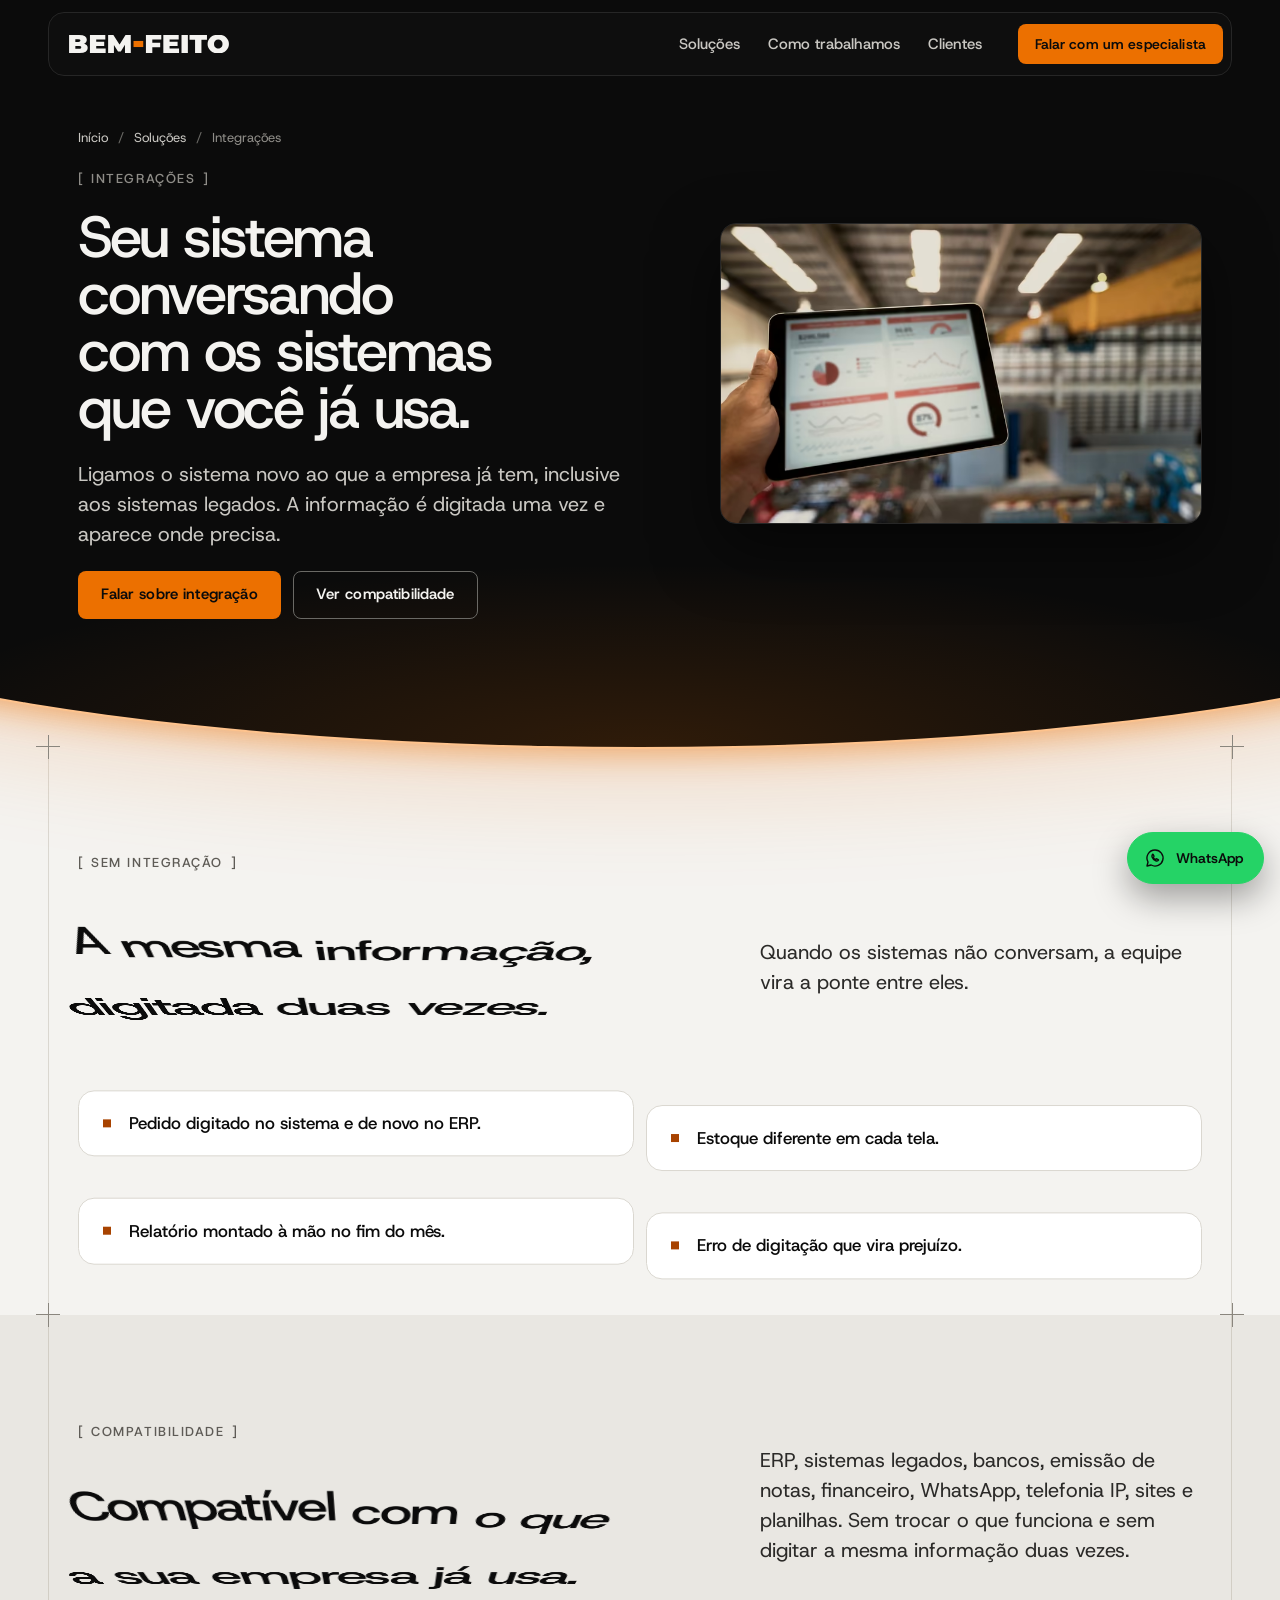
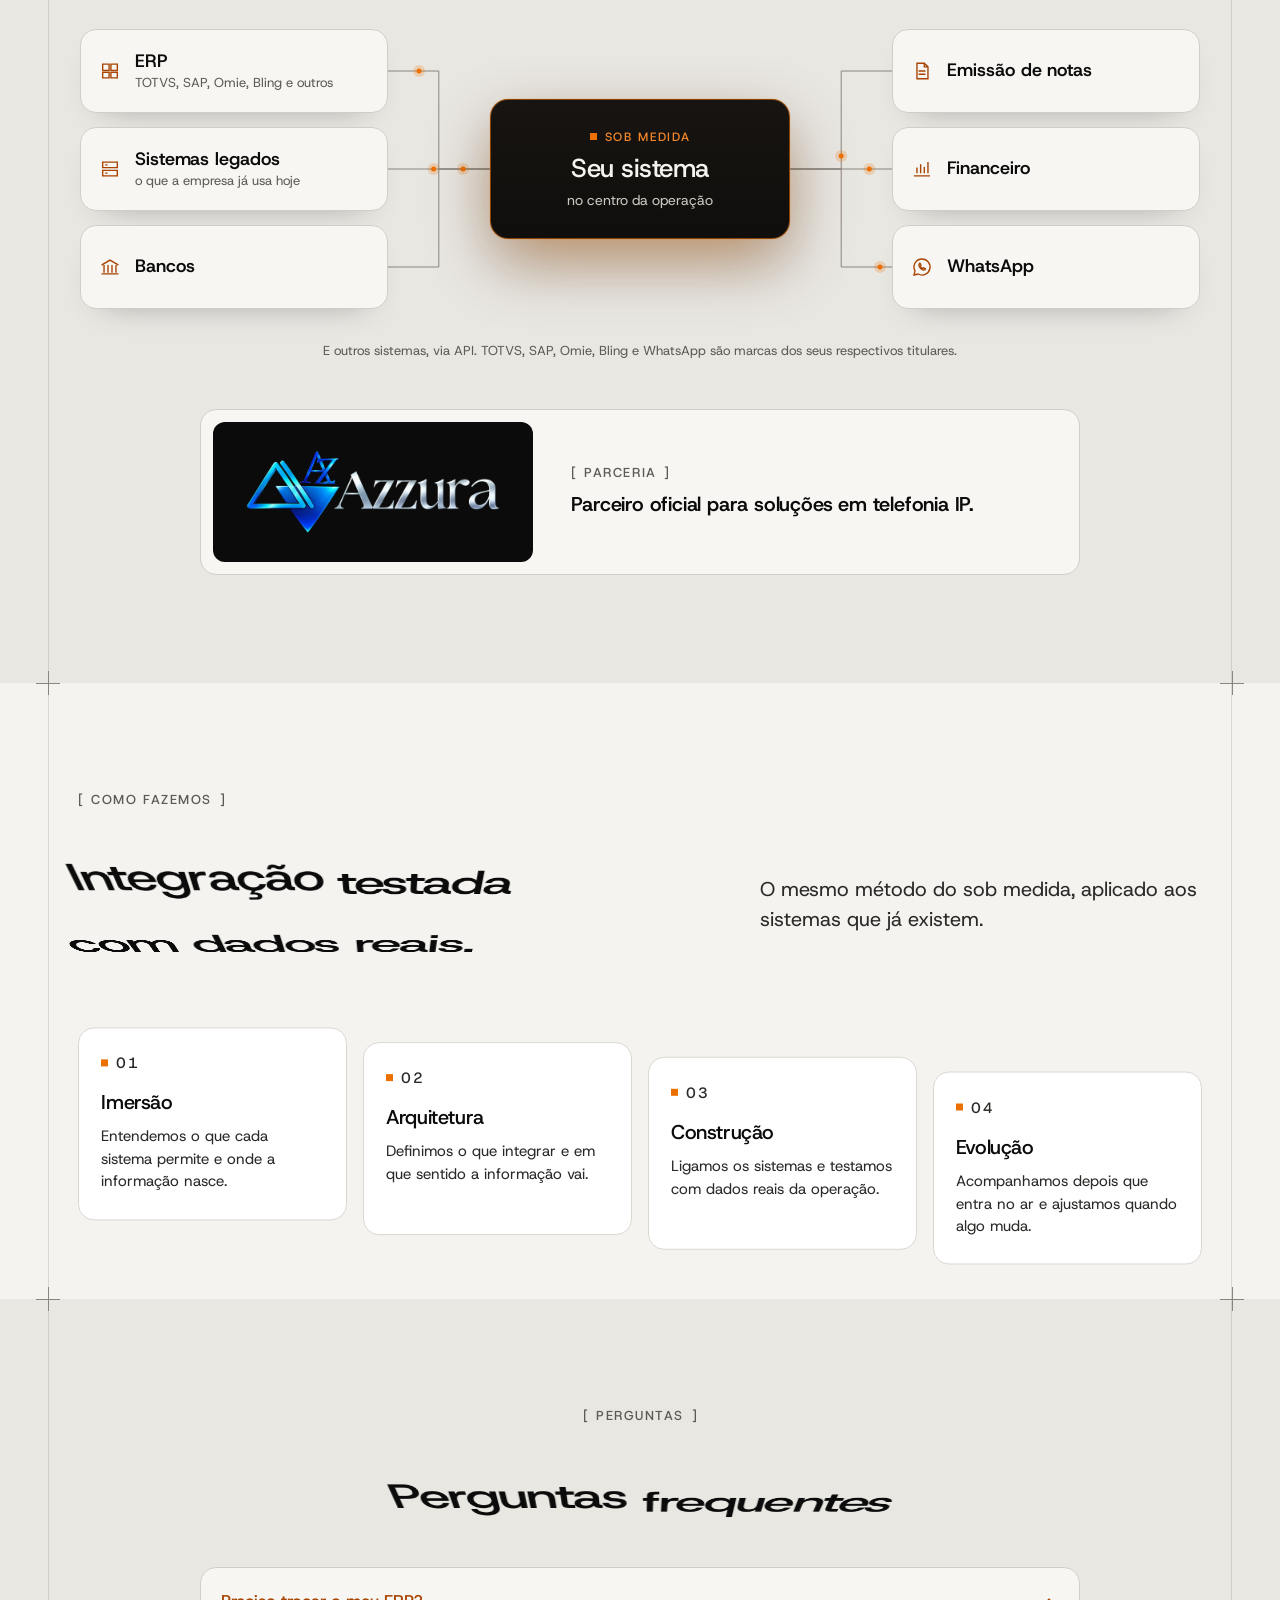
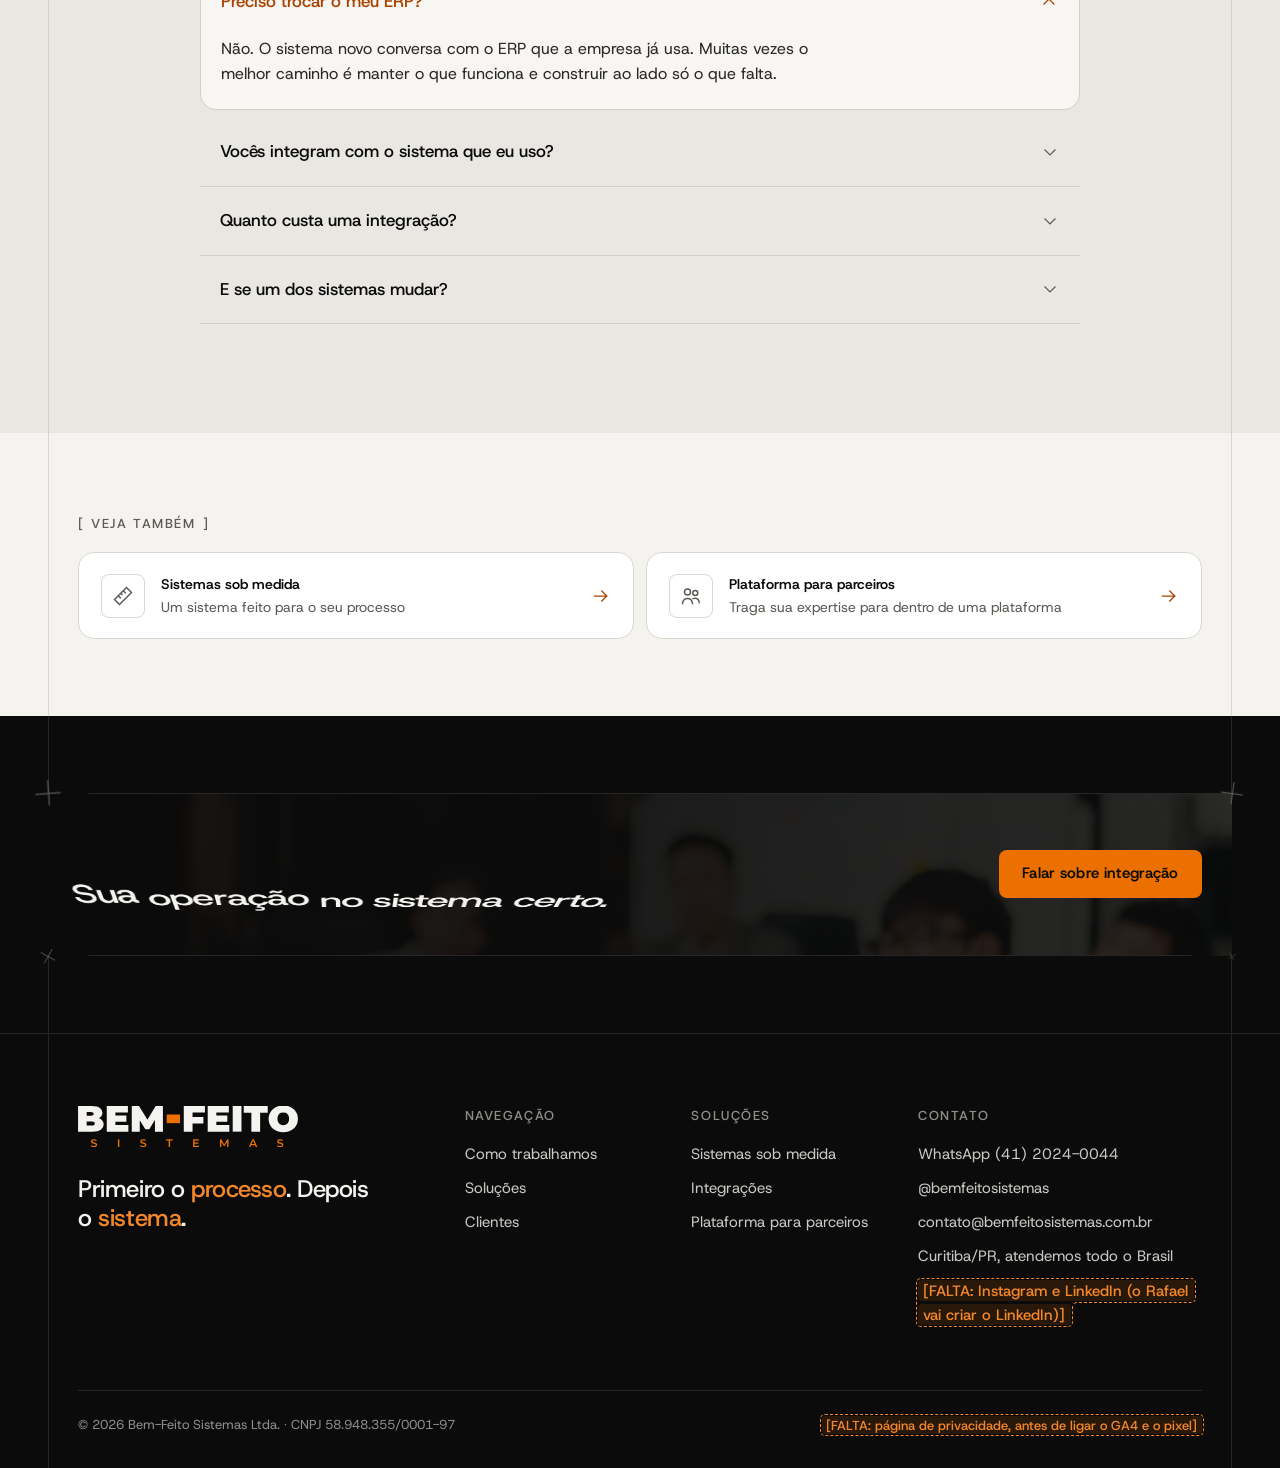
==== commit d0f18cda: "Depoimentos em vídeo em Parceiros e na Home, e logo da Azzura em Integrações" ====
--- a/integracoes/index.html
+++ b/integracoes/index.html
@@ -145,7 +145,7 @@
           <p class="colchete">Compatibilidade</p>
           <h2 class="t-secao" id="integra-titulo">Compatível com o que a sua empresa já usa.</h2>
         </div>
-        <p class="t-grande">ERP, sistemas legados, bancos, emissão de notas, financeiro, WhatsApp, sites e planilhas. Sem trocar o que funciona e sem digitar a mesma informação duas vezes.</p>
+        <p class="t-grande">ERP, sistemas legados, bancos, emissão de notas, financeiro, WhatsApp, telefonia IP, sites e planilhas. Sem trocar o que funciona e sem digitar a mesma informação duas vezes.</p>
       </div>
       <div class="hub" data-hub>
         <svg class="hub__fios" aria-hidden="true" focusable="false"></svg>
@@ -163,7 +163,20 @@
           <li class="sis"><svg class="i" aria-hidden="true"><use href="#i-zap"/></svg><span class="sis__texto"><span class="sis__nome">WhatsApp</span></span></li>
         </ul>
       </div>
-      <p class="integra__nota">E outros sistemas, via API. TOTVS, SAP, Omie, Bling e WhatsApp são marcas dos seus respectivos titulares. <span class="falta">[FALTA: a Bem-Feito é parceira oficial de algum desses ERPs? Se for, o logo entra aqui]</span></p>
+      <p class="integra__nota">E outros sistemas, via API. TOTVS, SAP, Omie, Bling e WhatsApp são marcas dos seus respectivos titulares.</p>
+      <!-- Parceiro oficial (Rafael, 04/11). O logo é feito para fundo escuro: fica num quadro escuro. -->
+      <div class="parceiro">
+        <div class="parceiro__logo">
+          <picture>
+            <source type="image/webp" srcset="../assets/img/parceiros/azzura.webp">
+            <img src="../assets/img/parceiros/azzura.png" alt="Azzura" width="640" height="210" loading="lazy" decoding="async">
+          </picture>
+        </div>
+        <div class="parceiro__texto">
+          <p class="colchete">Parceria</p>
+          <h3 class="t-titulo-4">Parceiro oficial para soluções em telefonia IP.</h3>
+        </div>
+      </div>
     </div>
   </section>
 
--- a/assets/css/site.css
+++ b/assets/css/site.css
@@ -446,6 +446,25 @@
   .construimos > li:last-child:nth-child(odd) { grid-column: 1 / -1; }
 }
 @media (max-width: 640px) { .construimos { grid-template-columns: minmax(0, 1fr); } }
+/* parceiro oficial (integrações, 04/11): o logo é feito para fundo escuro, por isso o quadro escuro */
+.parceiro { display: grid; grid-template-columns: minmax(0, 320px) minmax(0, 1fr); align-items: center; gap: clamp(20px, 3vw, 40px); max-width: 880px; margin: clamp(32px, 4vw, 48px) auto 0; padding: 12px; border: 1px solid var(--linha); border-radius: var(--raio-3); background: var(--superficie); }
+.parceiro__logo { display: grid; place-items: center; padding: clamp(18px, 2.4vw, 28px) clamp(20px, 2.8vw, 32px); border-radius: calc(var(--raio-3) - 4px); background: #0b0b0b; }
+.parceiro__logo img { display: block; width: 100%; height: auto; }
+.parceiro__texto { display: grid; gap: 10px; padding-right: 20px; }
+@media (max-width: 640px) { .parceiro { grid-template-columns: minmax(0, 1fr); gap: 16px; } .parceiro__texto { padding: 0 8px 8px; } }
+/* depoimentos em vídeo (parceiros, 04/11): vídeo vertical, só carrega no clique (preload="none") */
+.depoimentos { display: grid; grid-template-columns: repeat(3, minmax(0, 1fr)); gap: clamp(16px, 2vw, 28px); max-width: 1040px; margin-inline: auto; }
+.depo { display: grid; align-content: start; gap: 12px; }
+.depo__video { aspect-ratio: 9 / 16; border: 1px solid var(--linha); border-radius: var(--raio-3); overflow: hidden; background: #0b0b0b; }
+.depo__video video { display: block; width: 100%; height: 100%; object-fit: cover; }
+.depo blockquote { margin-top: 6px; font-size: 1rem; line-height: 1.5; font-weight: 500; color: var(--titulo); }
+.depo__nome { font-weight: 600; color: var(--titulo); }
+.depo__cargo { margin-top: -8px; font-size: .875rem; color: var(--texto-suave); }
+@media (max-width: 1023px) { .depoimentos { grid-template-columns: repeat(2, minmax(0, 1fr)); } }
+@media (max-width: 640px) { .depoimentos { grid-template-columns: minmax(0, 1fr); max-width: 400px; } }
+/* foto do depoimento da Home (Clientes): agora é uma imagem */
+img.depoimento__foto { object-fit: cover; padding: 0; }
+.depoimento figcaption a { color: var(--titulo); text-decoration: underline; text-underline-offset: 3px; }
 /* imersão: o que acontece nela */
 .imersao__lista { display: grid; gap: 10px; }
 .imersao__lista li { position: relative; padding-left: 22px; color: var(--texto); }
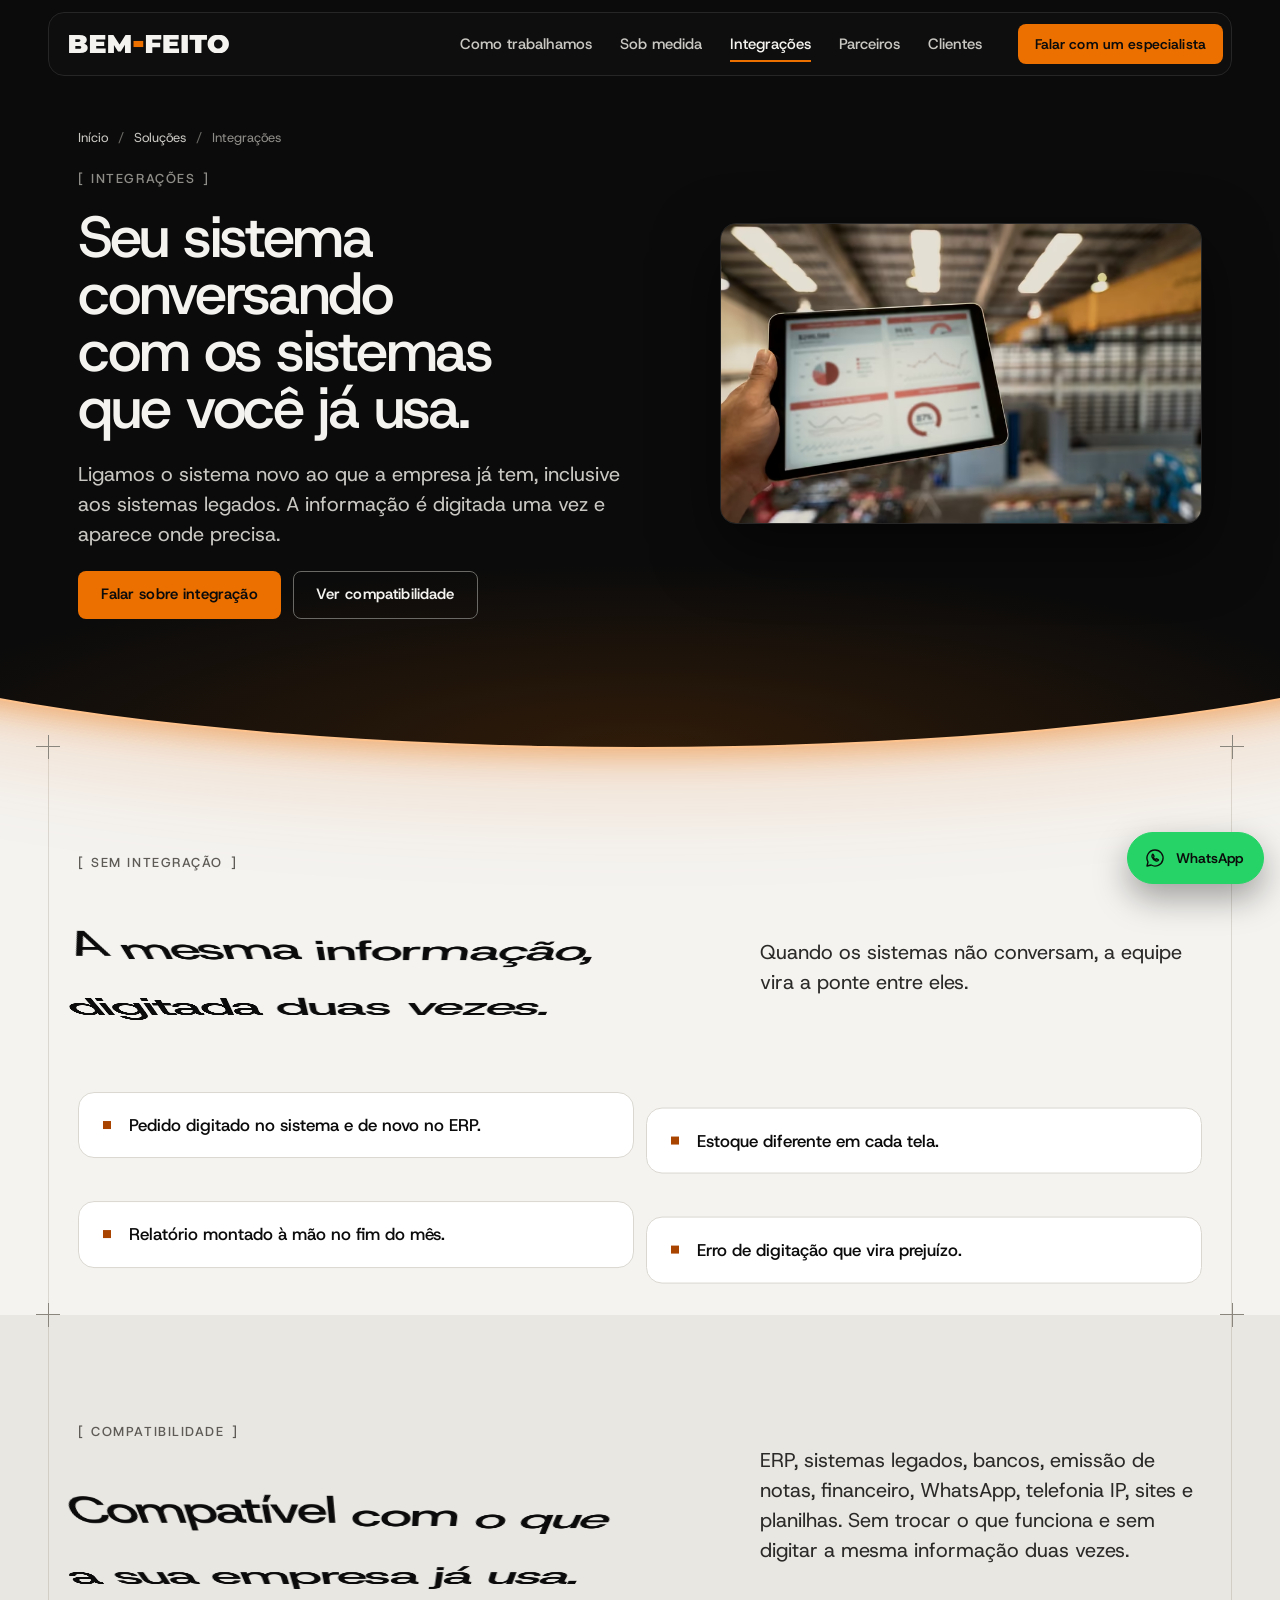
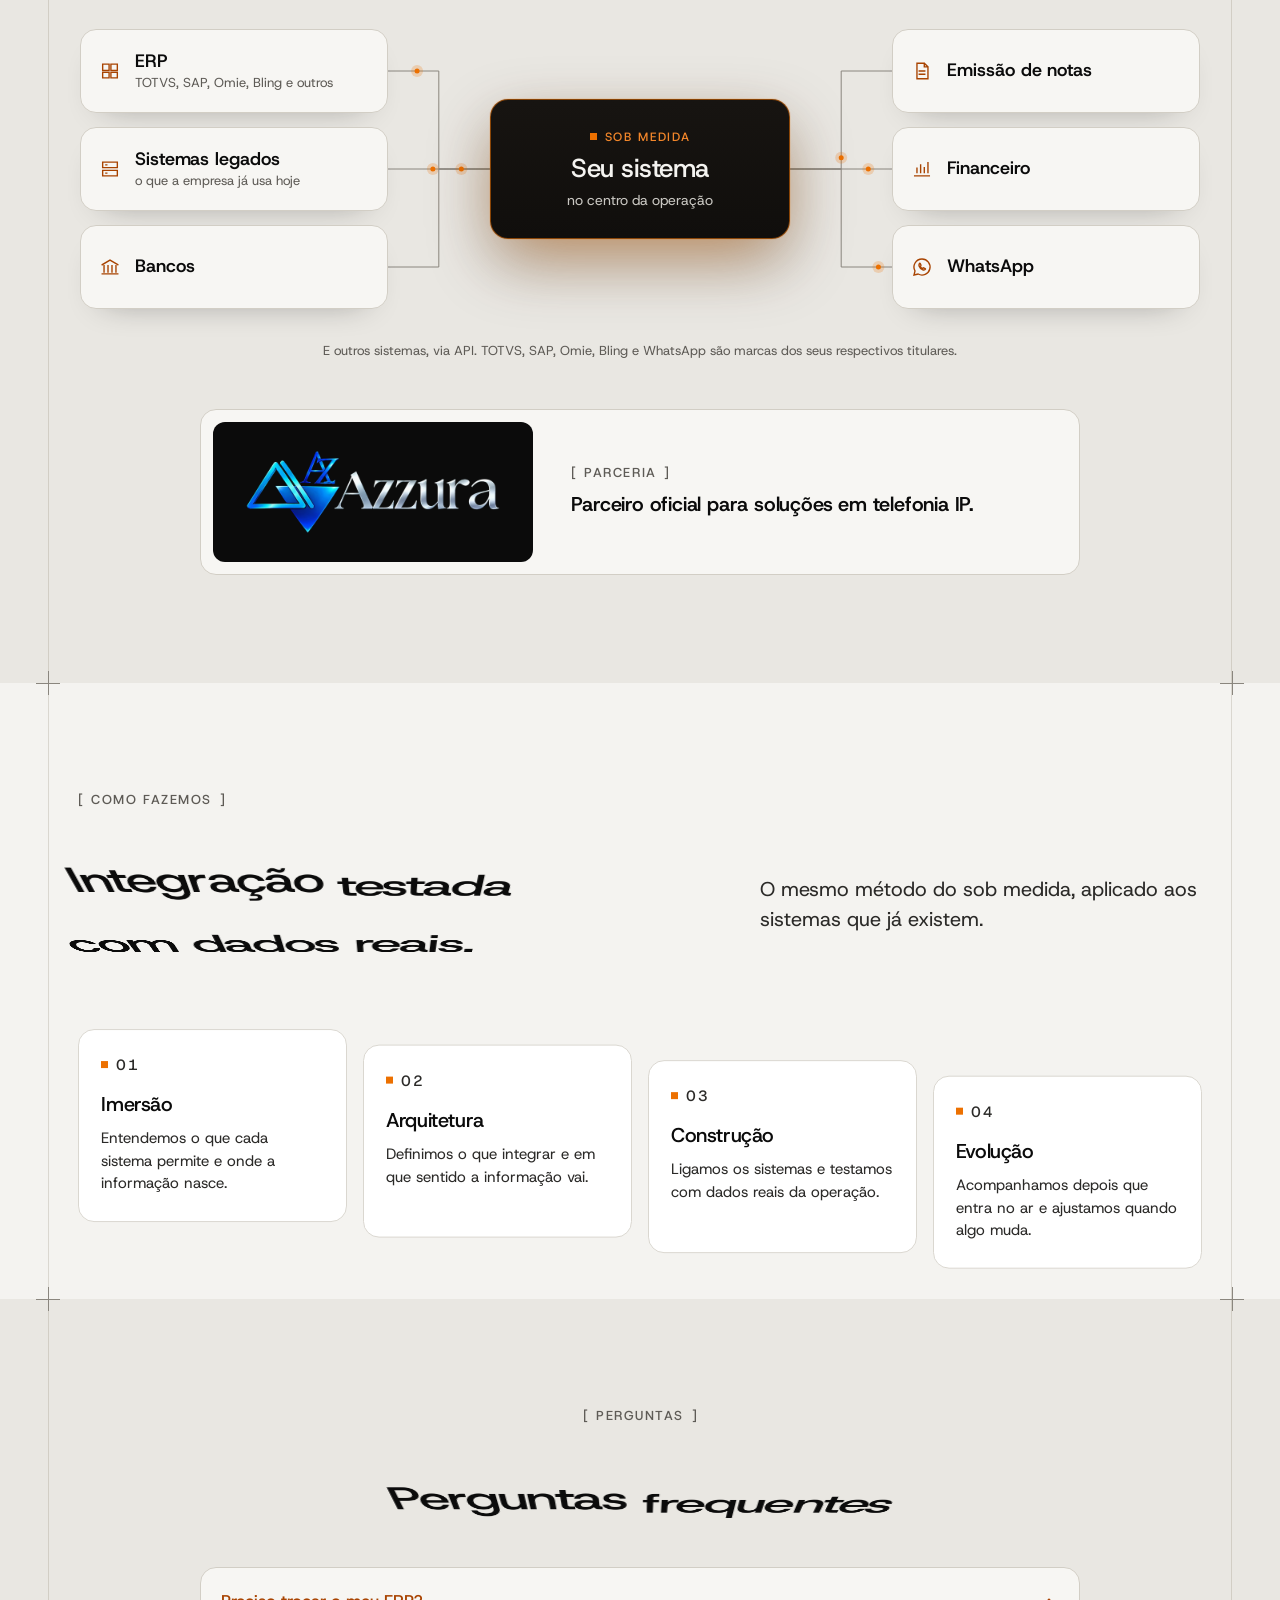
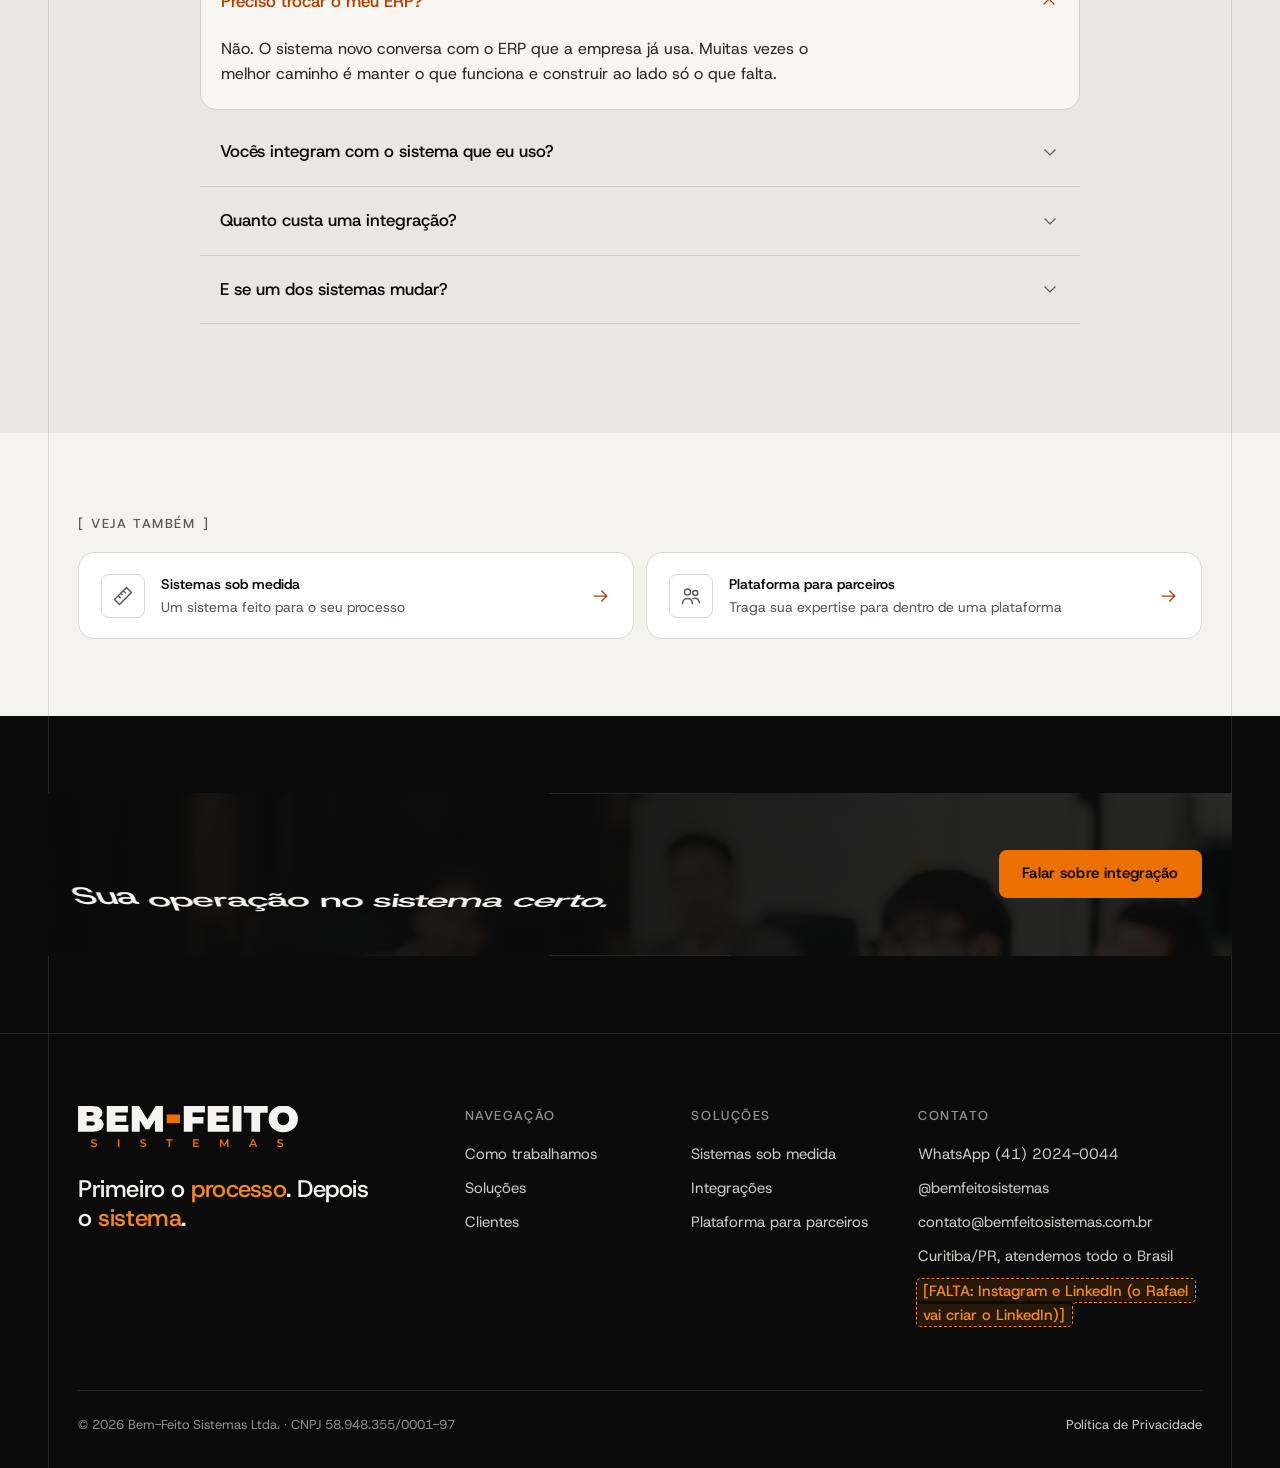
==== commit 716bf122: "Menu com as páginas, Política de Privacidade e depoimentos em vídeo na Home" ====
--- a/integracoes/index.html
+++ b/integracoes/index.html
@@ -53,6 +53,7 @@
   <symbol id="i-local" viewBox="0 0 24 24"><path d="M12 21s-6.5-6.2-6.5-11a6.5 6.5 0 0 1 13 0c0 4.8-6.5 11-6.5 11z"/><circle cx="12" cy="10" r="2.25"/></symbol>
   <symbol id="i-celular" viewBox="0 0 24 24"><path d="M7.5 3.5h9v17h-9z M11 17.25h2"/></symbol>
   <symbol id="i-portal" viewBox="0 0 24 24"><path d="M3.5 5h17v14h-17z M3.5 9h17 M6.5 7h.5 M9 7h.5"/></symbol>
+  <symbol id="i-play" viewBox="0 0 24 24"><path d="M8.5 5.75v12.5L18.5 12z"/></symbol>
 </svg>
 
 <a class="pular" href="#conteudo">Pular para o conteúdo</a>
@@ -65,8 +66,10 @@
       </a>
       <nav class="nav" aria-label="Principal">
         <ul role="list">
-          <li><a href="../#solucoes">Soluções</a></li>
           <li><a href="../#metodo">Como trabalhamos</a></li>
+          <li><a href="../sob-medida/">Sob medida</a></li>
+          <li><a href="../integracoes/" aria-current="page">Integrações</a></li>
+          <li><a href="../parceiros/">Parceiros</a></li>
           <li><a href="../#clientes">Clientes</a></li>
         </ul>
       </nav>
@@ -81,8 +84,10 @@
 <div class="menu" id="menu" hidden>
   <nav aria-label="Menu">
     <ul role="list">
-          <li><a href="../#solucoes">Soluções <svg class="i" aria-hidden="true"><use href="#i-seta"/></svg></a></li>
           <li><a href="../#metodo">Como trabalhamos <svg class="i" aria-hidden="true"><use href="#i-seta"/></svg></a></li>
+          <li><a href="../sob-medida/">Sob medida <svg class="i" aria-hidden="true"><use href="#i-seta"/></svg></a></li>
+          <li><a href="../integracoes/" aria-current="page">Integrações <svg class="i" aria-hidden="true"><use href="#i-seta"/></svg></a></li>
+          <li><a href="../parceiros/">Parceiros <svg class="i" aria-hidden="true"><use href="#i-seta"/></svg></a></li>
           <li><a href="../#clientes">Clientes <svg class="i" aria-hidden="true"><use href="#i-seta"/></svg></a></li>
     </ul>
   </nav>
@@ -297,7 +302,7 @@
     </div>
     <div class="rodape__base">
       <p>© 2026 Bem-Feito Sistemas Ltda. · CNPJ 58.948.355/0001-97</p>
-      <p class="so-previa"><span class="falta">[FALTA: página de privacidade, antes de ligar o GA4 e o pixel]</span></p>
+      <p><a href="../privacidade/">Política de Privacidade</a></p>
     </div>
   </div>
 </footer>
--- a/assets/css/site.css
+++ b/assets/css/site.css
@@ -120,6 +120,7 @@
 .i { width: 20px; height: 20px; flex: none; fill: none; stroke: currentColor; stroke-width: 1.5; stroke-linecap: square; stroke-linejoin: miter; }
 .i--p { width: 16px; height: 16px; }
 .i--g { width: 24px; height: 24px; }
+.i--cheio { fill: currentColor; stroke: none; }
 
 /* ---------- tipografia (escala do manual) ---------- */
 .t-display { font-size: clamp(2.5rem, 1.1rem + 5.4vw, 6.25rem); line-height: .96; font-weight: 500; letter-spacing: -.04em; color: var(--titulo); }
@@ -192,9 +193,11 @@
 .topo__logo img { width: 160px; height: auto; }
 .nav { margin-left: auto; }
 .nav > ul { display: flex; align-items: center; gap: 4px; }
-.nav a { display: inline-flex; align-items: center; gap: 6px; padding: 10px 12px; border-radius: var(--raio-2); font-size: .9375rem; font-weight: 500; color: var(--texto); text-decoration: none; white-space: nowrap; transition: color .2s; }
+.nav a { --nav-x: 12px; position: relative; display: inline-flex; align-items: center; gap: 6px; padding: 10px var(--nav-x); border-radius: var(--raio-2); font-size: .9375rem; font-weight: 500; color: var(--texto); text-decoration: none; white-space: nowrap; transition: color .2s; }
 .nav a:hover, .nav a[aria-current] { color: var(--titulo); }
-@media (min-width: 1024px) and (max-width: 1199px) { .topo__barra { gap: 16px; } .nav > ul { gap: 0; } .nav a { padding: 10px 8px; font-size: .875rem; } }
+/* a página aberta: um traço laranja embaixo do nome */
+.nav a[aria-current="page"]::after { content: ""; position: absolute; left: var(--nav-x); right: var(--nav-x); bottom: 4px; height: 2px; background: var(--laranja); }
+@media (min-width: 1024px) and (max-width: 1199px) { .topo__barra { gap: 16px; } .nav > ul { gap: 0; } .nav a { --nav-x: 8px; font-size: .875rem; } }
 .topo__acoes { display: flex; gap: 8px; flex: none; }
 .topo__menu { display: none; margin-left: auto; align-items: center; gap: 8px; min-height: 44px; padding: 0 14px; border: 1px solid var(--borda); border-radius: var(--raio-2); background: transparent; font-weight: 600; font-size: .875rem; cursor: pointer; }
 @media (max-width: 1023px) {
@@ -209,6 +212,7 @@
 .menu nav ul { display: grid; }
 .menu nav a { display: flex; justify-content: space-between; align-items: center; padding: 16px 0; border-bottom: 1px solid var(--linha); font-size: 1.375rem; font-weight: 500; letter-spacing: -.02em; color: var(--titulo); text-decoration: none; }
 .menu nav .i { color: var(--texto-suave); }
+.menu nav a[aria-current="page"], .menu nav a[aria-current="page"] .i { color: var(--laranja-sinal); }
 .menu .acoes { flex-direction: column; }
 .menu .btn { width: 100%; }
 .menu-aberto body { overflow: hidden; }
@@ -491,7 +495,8 @@
 /* ---------- clientes (compacto) ---------- */
 .clientes { padding-block: clamp(56px, 6vw, 88px); }
 .clientes__grade { display: grid; grid-template-columns: minmax(0, 4fr) minmax(0, 8fr); gap: 28px 48px; align-items: center; }
-.clientes .depoimento { grid-column: 1 / -1; }
+/* frase do Rodrigo à esquerda, os três vídeos pequenos à direita (05/11) */
+.clientes__depo { grid-column: 1 / -1; display: grid; grid-template-columns: minmax(0, 6fr) minmax(0, 5fr); gap: 32px clamp(32px, 5vw, 72px); align-items: center; margin-top: 8px; padding-top: clamp(28px, 3vw, 40px); border-top: 1px solid var(--linha); }
 .clientes__cab { display: grid; gap: 10px; justify-items: start; }
 .depoimento { display: grid; grid-template-columns: 64px minmax(0, 1fr); gap: 6px 18px; align-items: center; }
 .depoimento__foto { grid-row: span 2; display: grid; place-items: center; width: 64px; height: 64px; border: 1px solid var(--linha); border-radius: 50%; background: var(--superficie); font-size: .6875rem; line-height: 1.2; text-align: center; overflow: hidden; }
@@ -501,8 +506,47 @@
 .logos li { display: grid; place-items: center; flex: 1 1 200px; min-height: 112px; padding: 20px 28px; border: 1px solid var(--linha); border-radius: var(--raio-3); background: var(--superficie); text-align: center; font-size: .8125rem; }
 .logos img { width: auto; height: 54px; }
 .logos img.logo--alto { height: 70px; }
-@media (max-width: 1023px) { .clientes__grade { grid-template-columns: minmax(0, 1fr); } }
+@media (max-width: 1023px) { .clientes__grade, .clientes__depo { grid-template-columns: minmax(0, 1fr); } }
 @media (max-width: 520px) { .logos li { min-height: 96px; } .logos img { height: 46px; } .logos img.logo--alto { height: 60px; } }
+
+/* depoimentos em vídeo, pequenos (Home): a capa com o botão de play; o clique abre a janela do vídeo */
+.depo-mini { display: grid; gap: 16px; }
+.depo-mini__cab { display: grid; gap: 6px; justify-items: start; }
+.depo-mini__contexto { font-size: .875rem; line-height: 1.45; color: var(--texto-suave); }
+.depo-mini__lista { display: grid; grid-template-columns: repeat(3, minmax(0, 1fr)); gap: 12px; max-width: 480px; }
+.depo-mini__item { display: grid; align-content: start; gap: 4px; color: inherit; text-decoration: none; }
+.depo-mini__capa { position: relative; display: block; margin-bottom: 6px; aspect-ratio: 9 / 16; overflow: hidden; border: 1px solid var(--linha); border-radius: var(--raio-2); background: #0b0b0b; box-shadow: 0 18px 40px -24px rgba(11, 11, 11, .6); }
+.depo-mini__capa picture, .depo-mini__capa img { display: block; width: 100%; height: 100%; }
+.depo-mini__capa img { object-fit: cover; transition: transform .5s cubic-bezier(.2, .7, .2, 1); }
+.depo-mini__capa::after { content: ""; position: absolute; inset: 0; background: linear-gradient(180deg, rgba(11, 11, 11, 0) 60%, rgba(11, 11, 11, .55) 100%); pointer-events: none; }
+.depo-mini__play { position: absolute; z-index: 1; left: 50%; top: 50%; display: grid; place-items: center; width: 48px; height: 48px; margin: -24px 0 0 -24px; border-radius: 50%; background: var(--laranja); color: var(--on-laranja); box-shadow: 0 0 0 6px rgba(var(--laranja-rgb), .22), 0 10px 26px rgba(0, 0, 0, .4); transition: transform .25s, background-color .2s; }
+.depo-mini__play .i { width: 22px; height: 22px; margin-left: 2px; }
+.depo-mini__tempo { position: absolute; z-index: 1; right: 8px; bottom: 8px; padding: 3px 7px; border-radius: var(--raio-1); background: rgba(11, 11, 11, .78); color: #f4f3f0; font-size: .75rem; line-height: 1.2; font-weight: 600; font-variant-numeric: tabular-nums; }
+.depo-mini__nome { font-size: .875rem; line-height: 1.3; font-weight: 600; color: var(--titulo); }
+.depo-mini__cargo { font-size: .8125rem; line-height: 1.35; color: var(--texto-suave); }
+.depo-mini__item:hover .depo-mini__capa img { transform: scale(1.04); }
+.depo-mini__item:hover .depo-mini__play { transform: scale(1.08); background: var(--laranja-forte); }
+.depo-mini__item:focus-visible { outline: none; }
+.depo-mini__item:focus-visible .depo-mini__capa { outline: 2px solid var(--foco); outline-offset: 3px; }
+@media (max-width: 520px) { .depo-mini__lista { gap: 10px; } .depo-mini__play { width: 40px; height: 40px; margin: -20px 0 0 -20px; } .depo-mini__play .i { width: 18px; height: 18px; } .depo-mini__tempo { right: 6px; bottom: 6px; } }
+
+/* janela do vídeo (dialog): vídeo vertical grande, legenda embaixo; o fundo escurece */
+.depo-modal { width: fit-content; height: fit-content; max-width: none; max-height: none; margin: auto; padding: 0; border: 0; background: transparent; color: var(--texto); overflow: visible; }
+.depo-modal::backdrop { background: rgba(5, 5, 5, .88); -webkit-backdrop-filter: blur(6px); backdrop-filter: blur(6px); }
+.depo-modal__caixa { --largura-video: min(calc(100vw - 32px), calc((100vh - 150px) * 9 / 16), 460px); display: grid; justify-items: end; gap: 10px; width: var(--largura-video); }
+@supports (height: 100dvh) { .depo-modal__caixa { --largura-video: min(calc(100vw - 32px), calc((100dvh - 150px) * 9 / 16), 460px); } }
+.depo-modal__fechar { display: inline-flex; align-items: center; gap: 8px; min-height: 40px; padding: 0 12px 0 14px; border: 1px solid #3a3936; border-radius: var(--raio-2); background: rgba(20, 20, 20, .9); color: #f4f3f0; font-size: .875rem; font-weight: 600; cursor: pointer; transition: border-color .2s; }
+.depo-modal__fechar:hover { border-color: #f4f3f0; }
+.depo-modal__video { display: block; width: 100%; height: auto; aspect-ratio: 9 / 16; border: 1px solid #262626; border-radius: var(--raio-3); background: #0b0b0b; box-shadow: 0 30px 80px rgba(0, 0, 0, .6); }
+.depo-modal__legenda { justify-self: stretch; font-size: .875rem; line-height: 1.4; color: #c9c7c2; }
+.depo-modal__legenda b { font-weight: 600; color: #f4f3f0; }
+.janela-aberta body { overflow: hidden; }
+@media (prefers-reduced-motion: no-preference) {
+  .depo-modal[open] { animation: janela .3s cubic-bezier(.2, .7, .2, 1); }
+  .depo-modal[open]::backdrop { animation: escurecer .3s ease-out; }
+  @keyframes janela { from { opacity: 0; translate: 0 16px; } to { opacity: 1; translate: 0 0; } }
+  @keyframes escurecer { from { opacity: 0; } to { opacity: 1; } }
+}
 
 /* ---------- perguntas ---------- */
 .perguntas { max-width: 880px; margin-inline: auto; display: grid; }
@@ -515,6 +559,29 @@
 .pergunta[open] summary .i { transform: rotate(180deg); color: var(--laranja-sinal); }
 .pergunta__resp { display: grid; gap: 10px; max-width: 64ch; padding: 0 20px 22px; color: var(--texto); }
 .pergunta__resp a { color: var(--titulo); font-weight: 600; text-underline-offset: 3px; }
+
+/* ---------- política de privacidade (05/11): índice fixo ao lado do texto ---------- */
+.doc-heroi { padding-bottom: clamp(96px, 9vw, 136px); }
+.doc-heroi .lp-heroi__texto { max-width: 820px; }
+.doc-heroi__data { font-size: .875rem; color: var(--texto-suave); }
+.doc { display: grid; grid-template-columns: minmax(0, 250px) minmax(0, 740px); justify-content: space-between; gap: 48px 64px; align-items: start; }
+.doc__indice { position: sticky; top: 104px; display: grid; gap: 14px; justify-items: start; }
+.doc__indice ol { display: grid; }
+.doc__indice a { display: flex; gap: 10px; padding: 6px 0; font-size: .875rem; line-height: 1.35; color: var(--texto-suave); text-decoration: none; transition: color .2s; }
+.doc__indice a span { flex: none; min-width: 1.6em; font-variant-numeric: tabular-nums; color: var(--laranja-sinal); }
+.doc__indice a:hover { color: var(--titulo); }
+.doc__corpo { display: grid; gap: 14px; }
+.doc__corpo h2 { display: flex; align-items: baseline; gap: 12px; margin-top: 34px; padding-top: 30px; border-top: 1px solid var(--linha); font-size: clamp(1.25rem, 1.1rem + .45vw, 1.5rem); line-height: 1.25; font-weight: 500; letter-spacing: -.02em; color: var(--titulo); }
+.doc__corpo h2:first-of-type { margin-top: 0; padding-top: 0; border-top: 0; }
+.doc__num { flex: none; font-size: .8125rem; font-weight: 500; letter-spacing: .12em; font-variant-numeric: tabular-nums; color: var(--laranja-sinal); }
+.doc__corpo p, .doc__corpo li { max-width: 68ch; color: var(--texto); }
+.doc__corpo b { font-weight: 600; color: var(--titulo); }
+.doc__corpo a { color: var(--titulo); text-decoration: underline; text-underline-offset: 3px; }
+.doc__corpo ul { display: grid; gap: 10px; }
+.doc__corpo li { position: relative; padding-left: 22px; }
+.doc__corpo li::before { content: ""; position: absolute; left: 0; top: calc(.8em - 4px); width: 8px; height: 8px; background: var(--laranja-sinal); }
+.doc__aviso { margin-bottom: 8px; }
+@media (max-width: 1023px) { .doc { grid-template-columns: minmax(0, 1fr); } .doc__indice { display: none; } }
 
 /* ---------- próximo passo (uma linha só) ---------- */
 .proximo { position: relative; padding-block: clamp(56px, 6vw, 96px); }
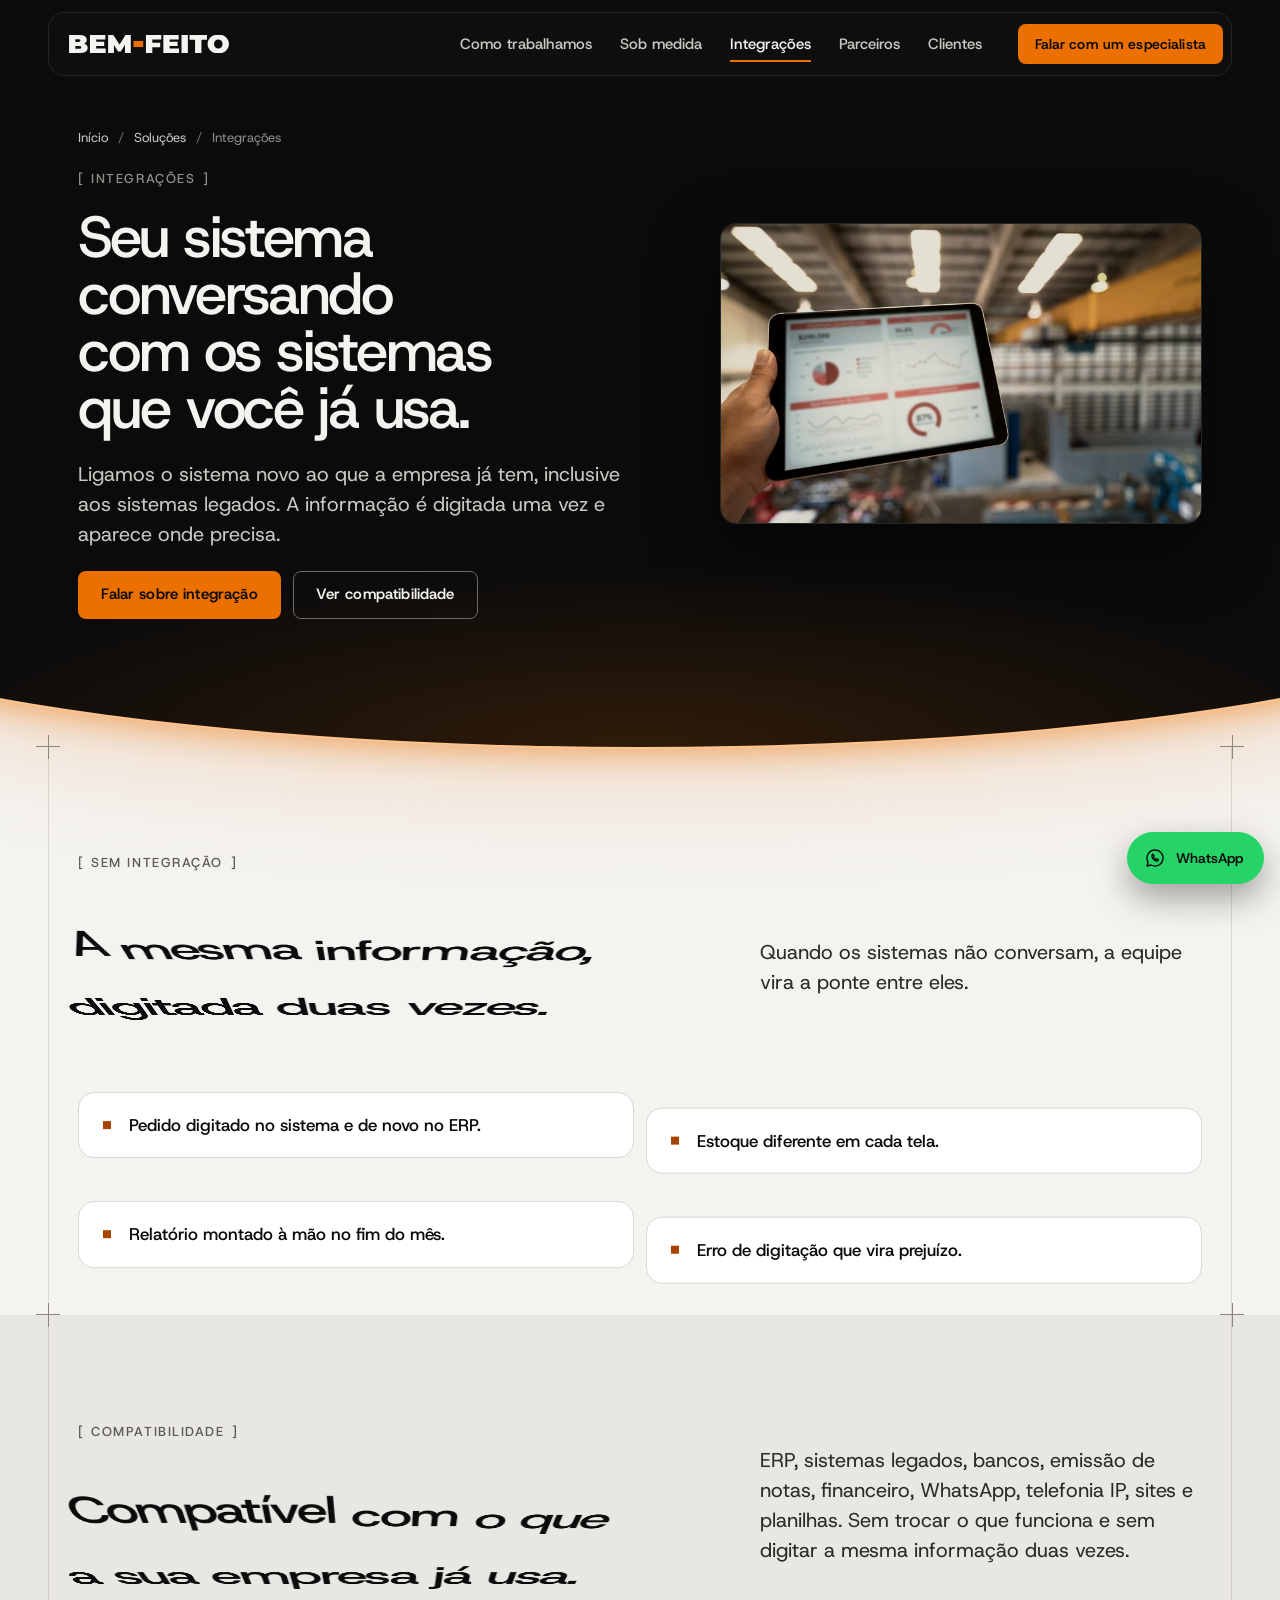
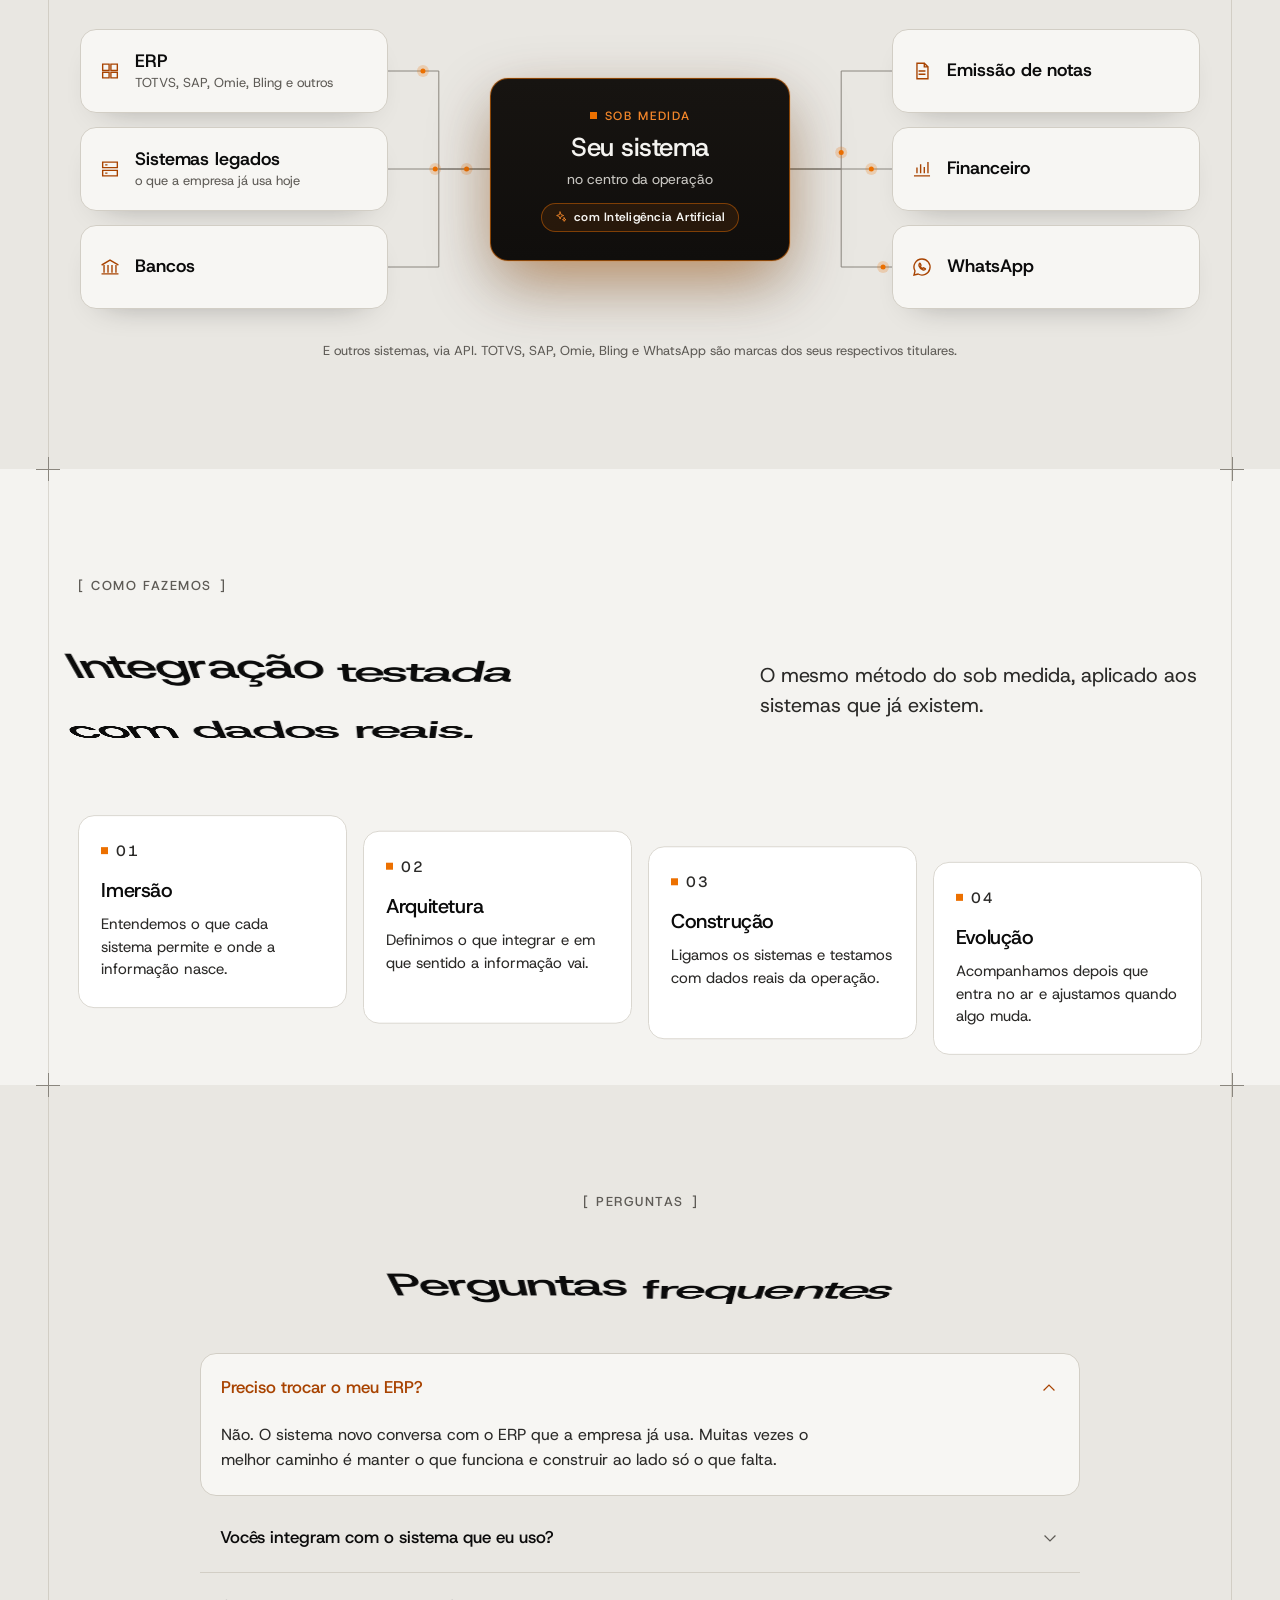
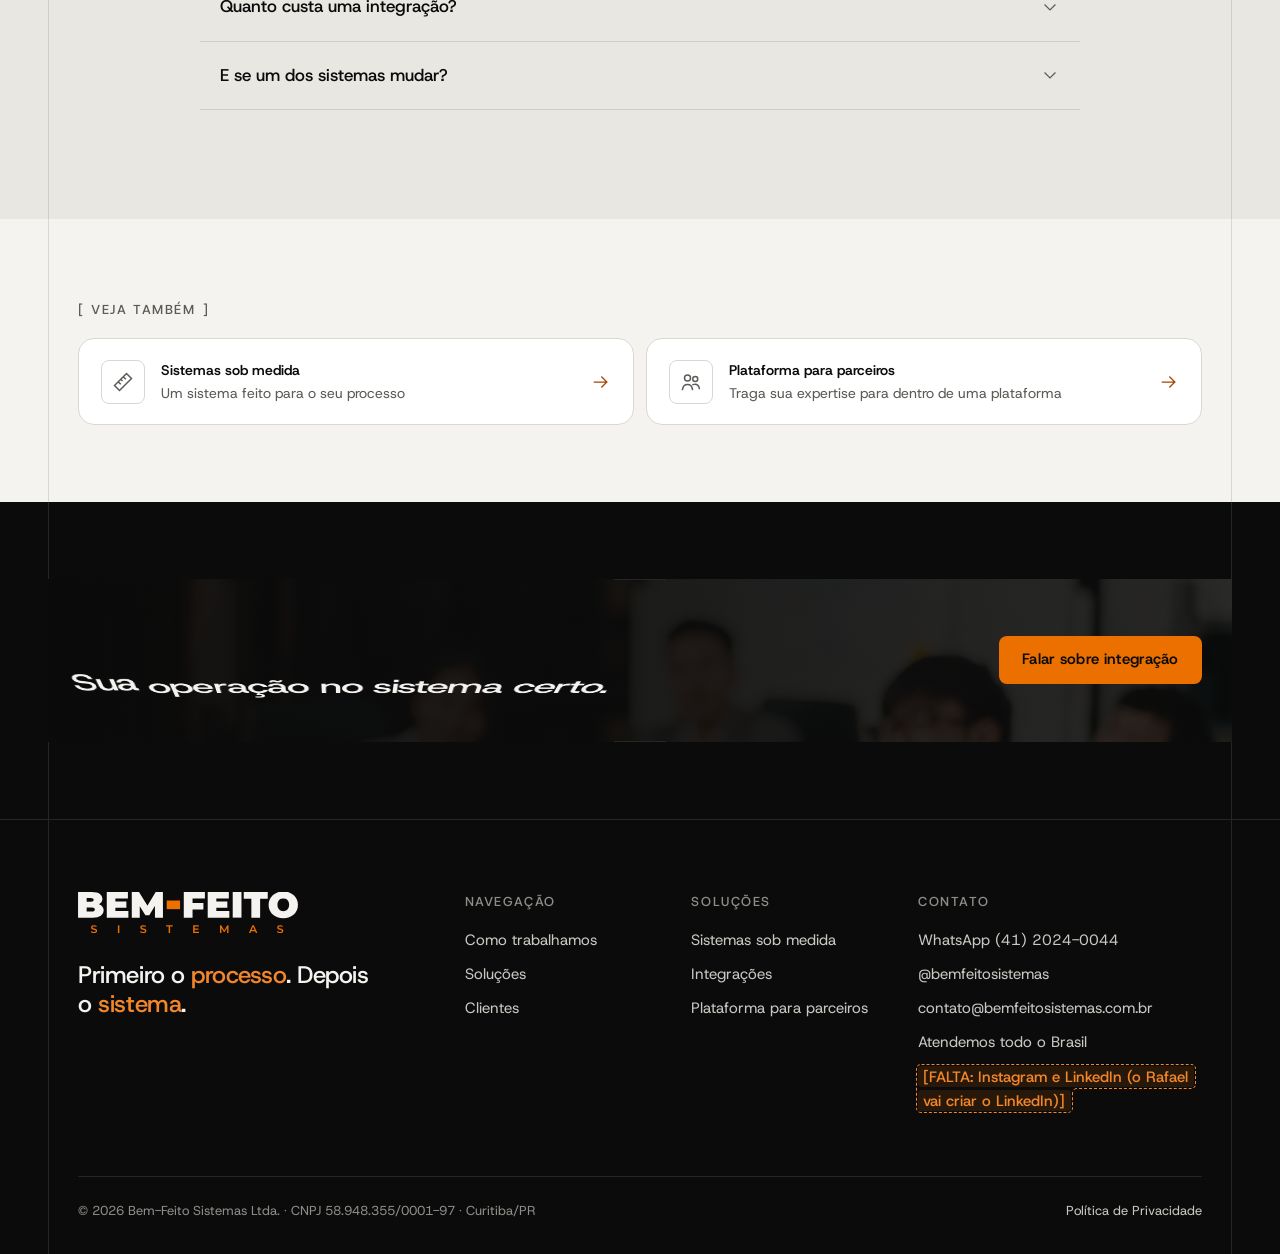
==== commit fd40ff6e: "Pedidos do Rafael de 10/11: benefícios, IA, telas das plataformas e textos" ====
--- a/integracoes/index.html
+++ b/integracoes/index.html
@@ -54,6 +54,8 @@
   <symbol id="i-celular" viewBox="0 0 24 24"><path d="M7.5 3.5h9v17h-9z M11 17.25h2"/></symbol>
   <symbol id="i-portal" viewBox="0 0 24 24"><path d="M3.5 5h17v14h-17z M3.5 9h17 M6.5 7h.5 M9 7h.5"/></symbol>
   <symbol id="i-play" viewBox="0 0 24 24"><path d="M8.5 5.75v12.5L18.5 12z"/></symbol>
+  <symbol id="i-ia" viewBox="0 0 24 24"><path d="M10.5 3.5l1.6 4.4 4.4 1.6-4.4 1.6-1.6 4.4-1.6-4.4-4.4-1.6 4.4-1.6z M17.5 13.5l.9 2.1 2.1.9-2.1.9-.9 2.1-.9-2.1-2.1-.9 2.1-.9z"/></symbol>
+  <symbol id="i-cadeado" viewBox="0 0 24 24"><path d="M5.5 10.5h13v10h-13z M8.5 10.5V7.5a3.5 3.5 0 0 1 7 0v3 M12 14.25v2.5"/></symbol>
 </svg>
 
 <a class="pular" href="#conteudo">Pular para o conteúdo</a>
@@ -158,6 +160,7 @@
           <p class="hub__tag">Sob medida</p>
           <p class="hub__titulo">Seu sistema</p>
           <p class="hub__txt">no centro da operação</p>
+          <p class="hub__ia"><svg class="i" aria-hidden="true"><use href="#i-ia"/></svg>com Inteligência Artificial</p>
         </div>
         <ul class="hub__sistemas" role="list" aria-label="Sistemas compatíveis">
           <li class="sis"><svg class="i" aria-hidden="true"><use href="#i-erp"/></svg><span class="sis__texto"><span class="sis__nome">ERP</span><span class="sis__detalhe">TOTVS, SAP, Omie, Bling e outros</span></span></li>
@@ -169,19 +172,6 @@
         </ul>
       </div>
       <p class="integra__nota">E outros sistemas, via API. TOTVS, SAP, Omie, Bling e WhatsApp são marcas dos seus respectivos titulares.</p>
-      <!-- Parceiro oficial (Rafael, 04/11). O logo é feito para fundo escuro: fica num quadro escuro. -->
-      <div class="parceiro">
-        <div class="parceiro__logo">
-          <picture>
-            <source type="image/webp" srcset="../assets/img/parceiros/azzura.webp">
-            <img src="../assets/img/parceiros/azzura.png" alt="Azzura" width="640" height="210" loading="lazy" decoding="async">
-          </picture>
-        </div>
-        <div class="parceiro__texto">
-          <p class="colchete">Parceria</p>
-          <h3 class="t-titulo-4">Parceiro oficial para soluções em telefonia IP.</h3>
-        </div>
-      </div>
     </div>
   </section>
 
@@ -295,13 +285,13 @@
           <li><a href="https://wa.me/554120240044?text=Ol%C3%A1%2C%20vim%20pelo%20site%20da%20Bem-Feito." target="_blank" rel="noopener" data-evento="whatsapp_click" data-local="rodape">WhatsApp (41) 2024-0044</a></li>
           <li>@bemfeitosistemas</li>
           <li><a href="mailto:contato@bemfeitosistemas.com.br">contato@bemfeitosistemas.com.br</a></li>
-          <li>Curitiba/PR, atendemos todo o Brasil</li>
+          <li>Atendemos todo o Brasil</li>
           <li class="so-previa"><span class="falta">[FALTA: Instagram e LinkedIn (o Rafael vai criar o LinkedIn)]</span></li>
         </ul>
       </div>
     </div>
     <div class="rodape__base">
-      <p>© 2026 Bem-Feito Sistemas Ltda. · CNPJ 58.948.355/0001-97</p>
+      <p>© 2026 Bem-Feito Sistemas Ltda. · CNPJ 58.948.355/0001-97 · Curitiba/PR</p>
       <p><a href="../privacidade/">Política de Privacidade</a></p>
     </div>
   </div>
--- a/assets/css/site.css
+++ b/assets/css/site.css
@@ -274,7 +274,8 @@
 .fluxo__no + .fluxo__no::before { content: ""; position: absolute; top: 50%; right: 100%; width: var(--vao); height: 1px; background: var(--borda); }
 .fluxo__no + .fluxo__no::after { content: ""; position: absolute; top: calc(50% - 4px); right: calc(100% + 2px); width: 8px; height: 8px; border-top: 1px solid var(--borda); border-right: 1px solid var(--borda); transform: rotate(45deg); }
 /* o laço da evolução: do sistema de volta ao processo */
-.fluxo__laco { position: absolute; z-index: 3; left: calc((100% - 4 * var(--vao)) / 10); right: calc((100% - 4 * var(--vao)) / 10); top: calc(100% - 104px); height: 66px; border: 1px solid var(--borda); border-top: 0; border-radius: 0 0 22px 22px; pointer-events: none; transition: border-color .5s; }
+/* a evolução (04) volta para a Imersão (01), não para o processo de hoje (Rafael, 10/11): o laço sai do centro da 2ª coluna */
+.fluxo__laco { position: absolute; z-index: 3; left: calc(3 * (100% - 4 * var(--vao)) / 10 + var(--vao)); right: calc((100% - 4 * var(--vao)) / 10); top: calc(100% - 104px); height: 66px; border: 1px solid var(--borda); border-top: 0; border-radius: 0 0 22px 22px; pointer-events: none; transition: border-color .5s; }
 .fluxo__laco::before { content: ""; position: absolute; left: -4.5px; top: 3px; width: 8px; height: 8px; border-left: 1px solid var(--borda); border-top: 1px solid var(--borda); transform: rotate(45deg); transition: border-color .5s; }
 .fluxo__laco p { position: absolute; left: 50%; bottom: 0; transform: translate(-50%, 50%); display: flex; align-items: center; gap: 14px; padding: 15px 28px; border: 1px solid rgba(var(--laranja-rgb), .5); border-radius: 999px; background: linear-gradient(180deg, rgba(var(--laranja-rgb), .16), rgba(var(--laranja-rgb), .05)), #111; box-shadow: 0 0 0 6px #0b0b0b, 0 16px 44px -12px rgba(var(--laranja-rgb), .5); font-size: clamp(1rem, .9rem + .3vw, 1.1875rem); line-height: 1.3; font-weight: 500; color: var(--titulo); white-space: nowrap; transition: border-color .5s; }
 .fluxo__laco .i { width: 22px; height: 22px; color: var(--laranja-sinal); }
@@ -364,6 +365,9 @@
 .hub__tag::before { content: ""; width: 7px; height: 7px; background: var(--laranja); }
 .hub__titulo { margin-top: 4px; font-size: 1.625rem; line-height: 1.15; font-weight: 500; letter-spacing: -.02em; color: var(--titulo); }
 .hub__txt { max-width: 15em; font-size: .875rem; line-height: 1.45; color: var(--texto); }
+/* selo de IA dentro de "Seu sistema" (10/11) */
+.hub__ia { display: inline-flex; align-items: center; gap: 6px; margin-top: 8px; padding: 6px 12px; border: 1px solid rgba(var(--laranja-rgb), .45); border-radius: 999px; background: rgba(var(--laranja-rgb), .1); font-size: .75rem; line-height: 1.2; font-weight: 600; letter-spacing: .02em; color: var(--titulo); white-space: nowrap; }
+.hub__ia .i { width: 14px; height: 14px; color: var(--laranja-sinal); }
 /* fios e pontos desenhados pelo site.js a partir das posições reais */
 .hub__fios { position: absolute; inset: 0; z-index: 0; width: 100%; height: 100%; overflow: visible; pointer-events: none; }
 .hub__fios path { fill: none; stroke: var(--borda); stroke-width: 1; }
@@ -444,6 +448,8 @@
 .construimos { display: grid; grid-template-columns: repeat(6, minmax(0, 1fr)); gap: 12px; }
 .construimos > li { grid-column: span 2; }
 .construimos > li:nth-child(n+4) { grid-column: span 3; }
+/* com 6 cartões (IA entrou em 10/11), duas linhas de 3 */
+.construimos--6 > li, .construimos--6 > li:nth-child(n+4) { grid-column: span 2; }
 @media (max-width: 1023px) {
   .construimos { grid-template-columns: repeat(2, minmax(0, 1fr)); }
   .construimos > li, .construimos > li:nth-child(n+4) { grid-column: auto; }
@@ -455,6 +461,7 @@
 .parceiro__logo { display: grid; place-items: center; padding: clamp(18px, 2.4vw, 28px) clamp(20px, 2.8vw, 32px); border-radius: calc(var(--raio-3) - 4px); background: #0b0b0b; }
 .parceiro__logo img { display: block; width: 100%; height: auto; }
 .parceiro__texto { display: grid; gap: 10px; padding-right: 20px; }
+.parceiro--solo { margin-top: 0; }
 @media (max-width: 640px) { .parceiro { grid-template-columns: minmax(0, 1fr); gap: 16px; } .parceiro__texto { padding: 0 8px 8px; } }
 /* depoimentos em vídeo (parceiros, 04/11): vídeo vertical, só carrega no clique (preload="none") */
 .depoimentos { display: grid; grid-template-columns: repeat(3, minmax(0, 1fr)); gap: clamp(16px, 2vw, 28px); max-width: 1040px; margin-inline: auto; }
@@ -479,10 +486,20 @@
 .plataformas { display: grid; grid-template-columns: repeat(3, minmax(0, 1fr)); gap: 16px; }
 .plataforma { display: flex; flex-direction: column; align-items: flex-start; gap: 18px; padding: 26px; border: 1px solid var(--linha); border-radius: var(--raio-3); background: var(--superficie); box-shadow: 0 28px 60px -30px rgba(11, 11, 11, .55); }
 .plataforma__tela { align-self: stretch; display: grid; place-items: center; aspect-ratio: 16 / 10; padding: 16px; border: 1px dashed var(--borda); border-radius: var(--raio-2); text-align: center; }
+/* tela ilustrada (10/11): o notebook sobre um fundo escuro com um brilho laranja embaixo */
+.plataforma__tela--ilustracao { padding: 0; border: 0; overflow: hidden; background: radial-gradient(80% 70% at 50% 100%, rgba(var(--laranja-rgb), .16), rgba(var(--laranja-rgb), 0) 70%), #0f0f0f; }
+.plataforma__tela--ilustracao img { display: block; width: 100%; height: 100%; object-fit: contain; }
+.marcas { display: grid; grid-template-columns: repeat(2, minmax(0, 1fr)); gap: 16px; margin-top: clamp(28px, 3vw, 40px); }
+.marcas__item { display: grid; align-content: start; gap: 12px; margin: 0; }
+.marcas__item .plataforma__tela { align-self: start; }
+.marcas__item .plataforma__tela { aspect-ratio: 16 / 10; border-radius: var(--raio-3); }
+.marcas__item figcaption { font-size: .9375rem; line-height: 1.5; color: var(--texto-suave); }
+@media (max-width: 760px) { .marcas { grid-template-columns: minmax(0, 1fr); } }
 .plataforma__cab { display: flex; align-items: center; gap: 16px; }
 .plataforma p { color: var(--texto); }
 .plataforma .btn { margin-top: auto; }
-.modelos { display: grid; grid-template-columns: minmax(0, 5fr) minmax(0, 7fr); gap: 16px; }
+/* sem a lista dos três modos (10/11), os dois cartões ficam do mesmo tamanho */
+.modelos { display: grid; grid-template-columns: repeat(2, minmax(0, 1fr)); gap: 16px; }
 .modelo { display: grid; align-content: start; gap: 14px; padding: clamp(24px, 3vw, 36px); border: 1px solid var(--linha); border-radius: var(--raio-3); background: var(--superficie); }
 .modelo p { color: var(--texto); }
 .modelo__formas { display: grid; gap: 10px; margin-top: 4px; counter-reset: forma; }
@@ -506,6 +523,9 @@
 .logos li { display: grid; place-items: center; flex: 1 1 200px; min-height: 112px; padding: 20px 28px; border: 1px solid var(--linha); border-radius: var(--raio-3); background: var(--superficie); text-align: center; font-size: .8125rem; }
 .logos img { width: auto; height: 54px; }
 .logos img.logo--alto { height: 70px; }
+/* logo horizontal (Eixo Certo, 05/11): a largura manda, para caber no cartão sem pesar mais que os outros */
+.logos picture { display: contents; } /* a imagem vira o item do cartão e fica centrada nele */
+.logos img.logo--largo { width: min(100%, 220px); height: auto; }
 @media (max-width: 1023px) { .clientes__grade, .clientes__depo { grid-template-columns: minmax(0, 1fr); } }
 @media (max-width: 520px) { .logos li { min-height: 96px; } .logos img { height: 46px; } .logos img.logo--alto { height: 60px; } }
 
@@ -559,6 +579,10 @@
 .pergunta[open] summary .i { transform: rotate(180deg); color: var(--laranja-sinal); }
 .pergunta__resp { display: grid; gap: 10px; max-width: 64ch; padding: 0 20px 22px; color: var(--texto); }
 .pergunta__resp a { color: var(--titulo); font-weight: 600; text-underline-offset: 3px; }
+
+/* o nome da empresa no texto, como no logo (Rafael, 10/11): branco no escuro, preto no claro, traço laranja */
+.nome-marca { font-weight: 600; color: var(--titulo); white-space: nowrap; }
+.nome-marca__traco { color: var(--laranja-sinal); } /* o laranja de texto de cada fundo: legível no claro e no escuro */
 
 /* ---------- política de privacidade (05/11): índice fixo ao lado do texto ---------- */
 .doc-heroi { padding-bottom: clamp(96px, 9vw, 136px); }
